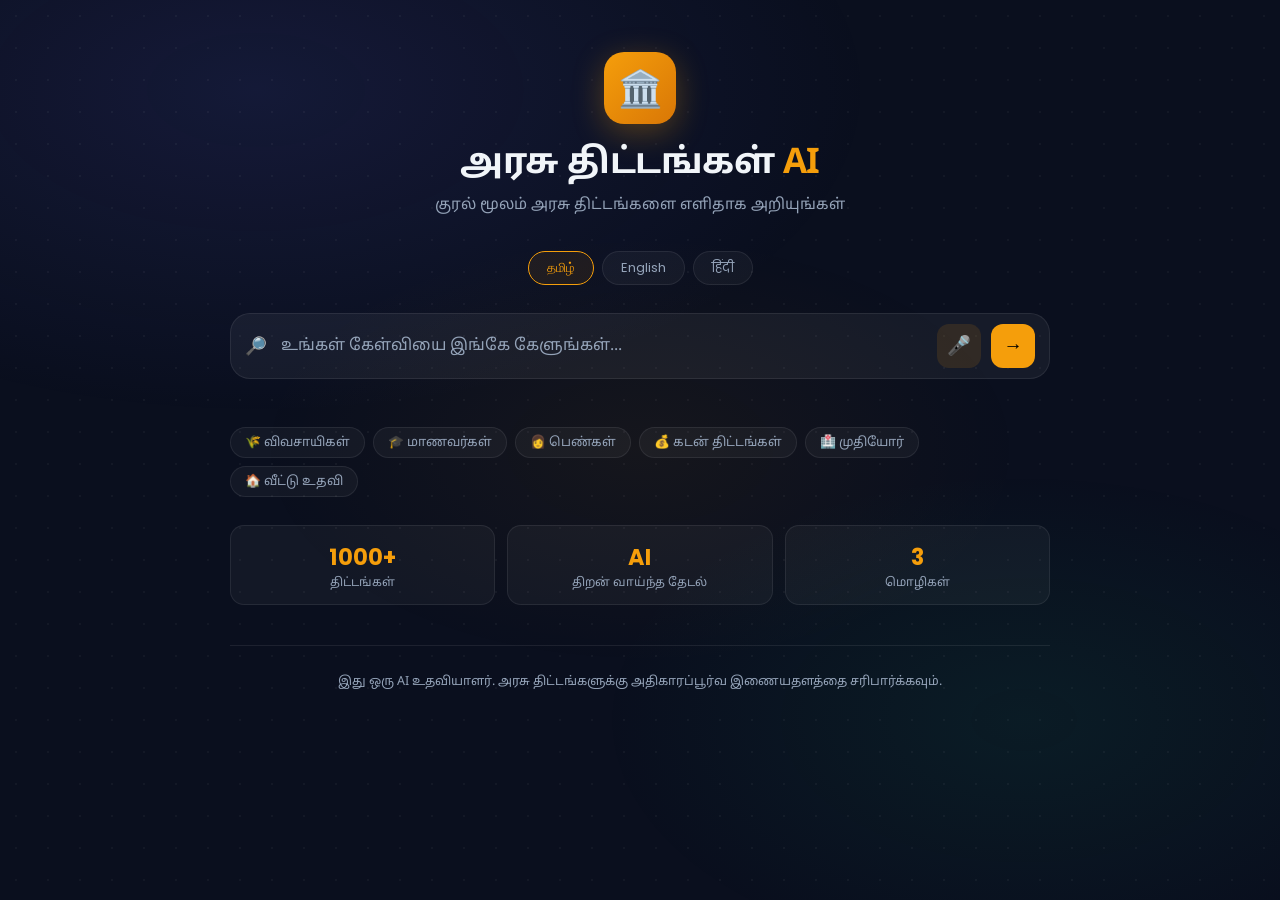
==== index.html @ 3b6f9d08 "Initial commit" ====
<!DOCTYPE html>
<html lang="ta">

<head>
  <meta charset="UTF-8" />
  <meta name="viewport" content="width=device-width, initial-scale=1.0" />
  <title>அரசு திட்டங்கள் AI | GovScheme AI</title>
  <link
    href="https://fonts.googleapis.com/css2?family=Noto+Sans+Tamil:wght@300;400;600;700&family=Poppins:wght@300;400;600;700&display=swap"
    rel="stylesheet" />
  <style>
    :root {
      --bg: #0a0f1e;
      --card-bg: rgba(255, 255, 255, 0.04);
      --card-border: rgba(255, 255, 255, 0.08);
      --accent: #f59e0b;
      --accent2: #10b981;
      --accent3: #6366f1;
      --text: #f1f5f9;
      --muted: #94a3b8;
      --tamil-font: 'Noto Sans Tamil', sans-serif;
      --body-font: 'Poppins', sans-serif;
    }

    * {
      box-sizing: border-box;
      margin: 0;
      padding: 0;
    }

    body {
      font-family: var(--body-font);
      background: var(--bg);
      color: var(--text);
      min-height: 100vh;
      overflow-x: hidden;
    }

    /* Animated background */
    body::before {
      content: '';
      position: fixed;
      inset: 0;
      background:
        radial-gradient(ellipse 80% 60% at 20% 10%, rgba(99, 102, 241, 0.12) 0%, transparent 60%),
        radial-gradient(ellipse 60% 50% at 80% 80%, rgba(16, 185, 129, 0.08) 0%, transparent 55%),
        radial-gradient(ellipse 50% 40% at 50% 50%, rgba(245, 158, 11, 0.05) 0%, transparent 60%);
      pointer-events: none;
      z-index: 0;
    }

    /* Dot grid */
    body::after {
      content: '';
      position: fixed;
      inset: 0;
      background-image: radial-gradient(circle, rgba(255, 255, 255, 0.04) 1px, transparent 1px);
      background-size: 32px 32px;
      pointer-events: none;
      z-index: 0;
    }

    .container {
      position: relative;
      z-index: 1;
      max-width: 860px;
      margin: 0 auto;
      padding: 0 20px 60px;
    }

    /* ── HEADER ── */
    header {
      text-align: center;
      padding: 52px 0 36px;
      animation: fadeDown 0.7s ease both;
    }

    .emblem {
      width: 72px;
      height: 72px;
      margin: 0 auto 18px;
      background: linear-gradient(135deg, #f59e0b, #d97706);
      border-radius: 20px;
      display: flex;
      align-items: center;
      justify-content: center;
      font-size: 36px;
      box-shadow: 0 8px 32px rgba(245, 158, 11, 0.3);
    }

    header h1 {
      font-family: var(--tamil-font);
      font-size: clamp(1.5rem, 4vw, 2.2rem);
      font-weight: 700;
      letter-spacing: -0.5px;
      line-height: 1.3;
    }

    header h1 span {
      color: var(--accent);
    }

    header p {
      font-family: var(--tamil-font);
      color: var(--muted);
      margin-top: 8px;
      font-size: 0.95rem;
    }

    /* ── LANG TOGGLE ── */
    .lang-toggle {
      display: flex;
      justify-content: center;
      gap: 8px;
      margin: 0 0 28px;
      animation: fadeUp 0.7s 0.1s ease both;
    }

    .lang-btn {
      padding: 6px 18px;
      border-radius: 999px;
      border: 1.5px solid var(--card-border);
      background: var(--card-bg);
      color: var(--muted);
      cursor: pointer;
      font-size: 0.82rem;
      font-family: var(--body-font);
      transition: all 0.2s;
    }

    .lang-btn.active {
      border-color: var(--accent);
      color: var(--accent);
      background: rgba(245, 158, 11, 0.08);
    }

    /* ── SEARCH BOX ── */
    .search-wrap {
      background: rgba(255, 255, 255, 0.05);
      border: 1.5px solid var(--card-border);
      border-radius: 20px;
      padding: 10px 14px;
      display: flex;
      align-items: center;
      gap: 10px;
      transition: border-color 0.3s, box-shadow 0.3s;
      animation: fadeUp 0.7s 0.15s ease both;
    }

    .search-wrap:focus-within {
      border-color: rgba(245, 158, 11, 0.5);
      box-shadow: 0 0 0 3px rgba(245, 158, 11, 0.08);
    }

    #query {
      flex: 1;
      background: transparent;
      border: none;
      outline: none;
      color: var(--text);
      font-size: 1rem;
      font-family: var(--tamil-font);
      padding: 6px 4px;
    }

    #query::placeholder {
      color: var(--muted);
    }

    .icon-btn {
      width: 44px;
      height: 44px;
      border-radius: 12px;
      border: none;
      cursor: pointer;
      display: flex;
      align-items: center;
      justify-content: center;
      font-size: 1.2rem;
      transition: all 0.2s;
      flex-shrink: 0;
    }

    .mic-btn {
      background: rgba(245, 158, 11, 0.12);
      color: var(--accent);
    }

    .mic-btn:hover {
      background: rgba(245, 158, 11, 0.22);
      transform: scale(1.05);
    }

    .mic-btn.listening {
      background: var(--accent);
      color: #000;
      animation: pulse 1s infinite;
    }

    .search-btn {
      background: var(--accent);
      color: #000;
      font-weight: 600;
    }

    .search-btn:hover {
      background: #d97706;
      transform: scale(1.05);
    }

    /* ── VOICE STATUS ── */
    .voice-status {
      text-align: center;
      margin-top: 12px;
      font-size: 0.83rem;
      font-family: var(--tamil-font);
      color: var(--accent);
      height: 20px;
      transition: opacity 0.3s;
      opacity: 0;
    }

    .voice-status.show {
      opacity: 1;
    }

    /* ── QUICK CHIPS ── */
    .chips {
      display: flex;
      flex-wrap: wrap;
      gap: 8px;
      margin-top: 16px;
      animation: fadeUp 0.7s 0.2s ease both;
    }

    .chip {
      padding: 6px 14px;
      border-radius: 999px;
      border: 1.5px solid var(--card-border);
      background: var(--card-bg);
      font-family: var(--tamil-font);
      font-size: 0.8rem;
      color: var(--muted);
      cursor: pointer;
      transition: all 0.2s;
    }

    .chip:hover {
      border-color: var(--accent2);
      color: var(--accent2);
      background: rgba(16, 185, 129, 0.08);
    }

    /* ── STATS BAR ── */
    .stats {
      display: flex;
      gap: 12px;
      margin-top: 28px;
      animation: fadeUp 0.7s 0.25s ease both;
    }

    .stat-card {
      flex: 1;
      background: var(--card-bg);
      border: 1px solid var(--card-border);
      border-radius: 14px;
      padding: 14px 16px;
      text-align: center;
    }

    .stat-card .num {
      font-size: 1.4rem;
      font-weight: 700;
      color: var(--accent);
    }

    .stat-card .label {
      font-family: var(--tamil-font);
      font-size: 0.75rem;
      color: var(--muted);
      margin-top: 2px;
    }

    /* ── DIVIDER ── */
    .divider {
      display: flex;
      align-items: center;
      gap: 12px;
      margin: 28px 0 20px;
      color: var(--muted);
      font-size: 0.8rem;
      font-family: var(--tamil-font);
    }

    .divider::before,
    .divider::after {
      content: '';
      flex: 1;
      height: 1px;
      background: var(--card-border);
    }

    /* ── RESULT CARDS ── */
    #result {
      animation: fadeUp 0.5s ease both;
    }

    .scheme-card {
      background: var(--card-bg);
      border: 1px solid var(--card-border);
      border-radius: 18px;
      padding: 22px 24px;
      margin-bottom: 14px;
      transition: border-color 0.25s, transform 0.2s, box-shadow 0.25s;
      animation: slideIn 0.4s ease both;
      position: relative;
      overflow: hidden;
    }

    .scheme-card::before {
      content: '';
      position: absolute;
      left: 0;
      top: 0;
      bottom: 0;
      width: 4px;
      background: linear-gradient(180deg, var(--accent), var(--accent2));
      border-radius: 4px 0 0 4px;
    }

    .scheme-card:hover {
      border-color: rgba(245, 158, 11, 0.3);
      transform: translateY(-2px);
      box-shadow: 0 12px 32px rgba(0, 0, 0, 0.3);
    }

    .card-header {
      display: flex;
      align-items: flex-start;
      gap: 12px;
      margin-bottom: 8px;
    }

    .card-tts {
      margin-bottom: 14px;
      justify-content: flex-end;
    }

    .card-index {
      width: 28px;
      height: 28px;
      border-radius: 8px;
      background: rgba(245, 158, 11, 0.15);
      color: var(--accent);
      font-size: 0.8rem;
      font-weight: 700;
      display: flex;
      align-items: center;
      justify-content: center;
      flex-shrink: 0;
    }

    .card-title {
      font-family: var(--tamil-font);
      font-size: 1rem;
      font-weight: 600;
      line-height: 1.4;
      flex: 1;
    }

    .tts-btn {
      background: rgba(99, 102, 241, 0.12);
      border: none;
      border-radius: 8px;
      color: var(--accent3);
      cursor: pointer;
      padding: 5px 10px;
      font-size: 0.78rem;
      font-family: var(--body-font);
      font-weight: 600;
      transition: all 0.2s;
      flex-shrink: 0;
    }

    .tts-btn:hover {
      background: rgba(99, 102, 241, 0.25);
    }

    .tts-en {
      background: rgba(16, 185, 129, 0.1);
      color: var(--accent2);
    }

    .tts-en:hover {
      background: rgba(16, 185, 129, 0.22);
    }

    .tts-ta {
      background: rgba(245, 158, 11, 0.1);
      color: var(--accent);
    }

    .tts-ta:hover {
      background: rgba(245, 158, 11, 0.22);
    }

    .tts-group {
      display: flex;
      gap: 6px;
      flex-shrink: 0;
    }

    .card-section {
      margin-top: 12px;
    }

    .section-label {
      font-size: 0.7rem;
      text-transform: uppercase;
      letter-spacing: 1px;
      font-weight: 600;
      margin-bottom: 5px;
    }

    .section-label.elig {
      color: var(--accent2);
    }

    .section-label.bene {
      color: var(--accent3);
    }

    .section-text {
      font-family: var(--tamil-font);
      font-size: 0.875rem;
      color: #cbd5e1;
      line-height: 1.65;
    }

    /* collapsed */
    .section-text.collapsed {
      display: -webkit-box;
      -webkit-line-clamp: 3;
      -webkit-box-orient: vertical;
      overflow: hidden;
    }

    .read-more {
      background: none;
      border: none;
      color: var(--accent);
      font-size: 0.78rem;
      cursor: pointer;
      margin-top: 4px;
      font-family: var(--body-font);
      padding: 0;
    }

    /* ── APPLY BUTTON ── */
    .card-footer {
      margin-top: 16px;
      padding-top: 14px;
      border-top: 1px solid var(--card-border);
    }

    .apply-btn {
      display: inline-flex;
      align-items: center;
      gap: 7px;
      padding: 9px 20px;
      background: linear-gradient(135deg, #10b981, #059669);
      color: #fff;
      font-family: var(--tamil-font);
      font-size: 0.85rem;
      font-weight: 600;
      border-radius: 10px;
      text-decoration: none;
      transition: all 0.22s;
      box-shadow: 0 4px 14px rgba(16, 185, 129, 0.25);
    }

    .apply-btn:hover {
      background: linear-gradient(135deg, #059669, #047857);
      transform: translateY(-2px);
      box-shadow: 0 6px 20px rgba(16, 185, 129, 0.4);
    }

    .apply-btn:active {
      transform: translateY(0);
    }

    /* ── EMPTY / LOADING ── */
    .state-box {
      text-align: center;
      padding: 48px 20px;
      color: var(--muted);
      font-family: var(--tamil-font);
    }

    .state-box .icon {
      font-size: 3rem;
      margin-bottom: 12px;
    }

    .state-box p {
      font-size: 0.95rem;
    }

    .spinner {
      width: 40px;
      height: 40px;
      border: 3px solid rgba(255, 255, 255, 0.08);
      border-top-color: var(--accent);
      border-radius: 50%;
      animation: spin 0.8s linear infinite;
      margin: 0 auto 16px;
    }

    /* ── ANIMATIONS ── */
    @keyframes fadeDown {
      from {
        opacity: 0;
        transform: translateY(-18px);
      }

      to {
        opacity: 1;
        transform: translateY(0);
      }
    }

    @keyframes fadeUp {
      from {
        opacity: 0;
        transform: translateY(16px);
      }

      to {
        opacity: 1;
        transform: translateY(0);
      }
    }

    @keyframes slideIn {
      from {
        opacity: 0;
        transform: translateX(-12px);
      }

      to {
        opacity: 1;
        transform: translateX(0);
      }
    }

    @keyframes pulse {

      0%,
      100% {
        box-shadow: 0 0 0 0 rgba(245, 158, 11, 0.5);
      }

      50% {
        box-shadow: 0 0 0 10px rgba(245, 158, 11, 0);
      }
    }

    @keyframes spin {
      to {
        transform: rotate(360deg);
      }
    }

    /* ── FOOTER ── */
    footer {
      text-align: center;
      padding: 28px 0 0;
      font-size: 0.78rem;
      color: var(--muted);
      font-family: var(--tamil-font);
      border-top: 1px solid var(--card-border);
      margin-top: 40px;
    }

    /* ── RESPONSIVE ── */
    @media (max-width: 500px) {
      .stats {
        flex-direction: column;
      }

      .stat-card {
        display: flex;
        align-items: center;
        gap: 10px;
        text-align: left;
      }
    }
  </style>
</head>

<body>

  <div class="container">

    <!-- HEADER -->
    <header>
      <div class="emblem">🏛️</div>
      <h1>அரசு திட்டங்கள் <span>AI</span></h1>
      <p>குரல் மூலம் அரசு திட்டங்களை எளிதாக அறியுங்கள்</p>
    </header>

    <!-- LANGUAGE TOGGLE -->
    <div class="lang-toggle">
      <button class="lang-btn active" onclick="setLang('ta')" id="btn-ta">தமிழ்</button>
      <button class="lang-btn" onclick="setLang('en')" id="btn-en">English</button>
      <button class="lang-btn" onclick="setLang('hi')" id="btn-hi">हिंदी</button>
    </div>

    <!-- SEARCH -->
    <div class="search-wrap">
      <span style="font-size:1.1rem; color: var(--muted);">🔎</span>
      <input type="text" id="query" placeholder="உங்கள் கேள்வியை இங்கே கேளுங்கள்..." />
      <button class="icon-btn mic-btn" id="micBtn" onclick="startVoice()" title="குரல் உள்ளீடு">🎤</button>
      <button class="icon-btn search-btn" onclick="search()" title="தேடு">→</button>
    </div>

    <div class="voice-status" id="voiceStatus">🎙️ கேட்கிறேன்... பேசுங்கள்</div>

    <!-- QUICK CHIPS -->
    <div class="chips">
      <div class="chip" onclick="quickSearch('விவசாயிகள் திட்டங்கள்')">🌾 விவசாயிகள்</div>
      <div class="chip" onclick="quickSearch('மாணவர் உதவித்தொகை')">🎓 மாணவர்கள்</div>
      <div class="chip" onclick="quickSearch('பெண்களுக்கான திட்டங்கள்')">👩 பெண்கள்</div>
      <div class="chip" onclick="quickSearch('loan subsidy scheme')">💰 கடன் திட்டங்கள்</div>
      <div class="chip" onclick="quickSearch('health scheme elderly')">🏥 முதியோர்</div>
      <div class="chip" onclick="quickSearch('housing scheme poor')">🏠 வீட்டு உதவி</div>
    </div>

    <!-- STATS -->
    <div class="stats">
      <div class="stat-card">
        <div class="num">1000+</div>
        <div class="label">திட்டங்கள்</div>
      </div>
      <div class="stat-card">
        <div class="num">AI</div>
        <div class="label">திறன் வாய்ந்த தேடல்</div>
      </div>
      <div class="stat-card">
        <div class="num">3</div>
        <div class="label">மொழிகள்</div>
      </div>
    </div>

    <!-- RESULTS -->
    <div class="divider" id="resultDivider" style="display:none">முடிவுகள்</div>
    <div id="result"></div>

    <footer>
      <p>இது ஒரு AI உதவியாளர். அரசு திட்டங்களுக்கு அதிகாரப்பூர்வ இணையதளத்தை சரிபார்க்கவும்.</p>
    </footer>

  </div>

  <script>
    // ── LANG CONFIG ──
    const LANGS = {
      ta: {
        placeholder: 'உங்கள் கேள்வியை இங்கே கேளுங்கள்...',
        listening: '🎙️ கேட்கிறேன்... பேசுங்கள்',
        noResult: 'எந்த திட்டமும் கிடைக்கவில்லை',
        noResultSub: 'வேறு வார்த்தைகளில் தேடுங்கள்',
        error: 'பின்தளத்தில் பிழை ஏற்பட்டது',
        searching: 'தேடுகிறோம்...',
        elig: 'தகுதி நிபந்தனைகள்',
        bene: 'பலன்கள்',
        more: 'மேலும் படிக்க',
        less: 'குறைக்க',
        divider: 'முடிவுகள்',
        lang: 'ta-IN'
      },
      en: {
        placeholder: 'Ask about any government scheme...',
        listening: '🎙️ Listening... speak now',
        noResult: 'No schemes found',
        noResultSub: 'Try different keywords',
        error: 'Backend error. Is the server running?',
        searching: 'Searching...',
        elig: 'Eligibility',
        bene: 'Benefits',
        more: 'Read more',
        less: 'Show less',
        divider: 'Results',
        lang: 'en-IN'
      },
      hi: {
        placeholder: 'कोई भी सरकारी योजना पूछें...',
        listening: '🎙️ सुन रहा हूँ... बोलिए',
        noResult: 'कोई योजना नहीं मिली',
        noResultSub: 'अलग शब्दों में खोजें',
        error: 'बैकएंड त्रुटि',
        searching: 'खोज रहे हैं...',
        elig: 'पात्रता',
        bene: 'लाभ',
        more: 'और पढ़ें',
        less: 'कम करें',
        divider: 'परिणाम',
        lang: 'hi-IN'
      }
    };

    let currentLang = 'ta';

    function setLang(lang) {
      currentLang = lang;
      document.querySelectorAll('.lang-btn').forEach(b => b.classList.remove('active'));
      document.getElementById('btn-' + lang).classList.add('active');
      document.getElementById('query').placeholder = LANGS[lang].placeholder;
      document.getElementById('resultDivider').textContent = LANGS[lang].divider;
    }

    // ── VOICE RECOGNITION ──
    let recognition = null;
    let isListening = false;
    let finalTranscript = '';

    function startVoice() {
      const SpeechRecognition = window.SpeechRecognition || window.webkitSpeechRecognition;
      if (!SpeechRecognition) {
        alert('உங்கள் browser-ல் voice recognition இல்லை. Chrome பயன்படுத்தவும்.');
        return;
      }

      // Stop if already listening
      if (isListening) {
        recognition && recognition.abort();
        stopVoiceUI();
        return;
      }

      finalTranscript = '';
      recognition = new SpeechRecognition();

      // ✅ Always use the selected language — for Tamil: ta-IN
      recognition.lang = LANGS[currentLang].lang;
      recognition.interimResults = true;
      recognition.maxAlternatives = 3;   // get multiple guesses, pick best
      recognition.continuous = false;    // one utterance at a time (more stable)

      const micBtn = document.getElementById('micBtn');
      const status = document.getElementById('voiceStatus');
      const queryEl = document.getElementById('query');

      recognition.onstart = () => {
        isListening = true;
        micBtn.classList.add('listening');
        micBtn.textContent = '⏹';
        status.textContent = LANGS[currentLang].listening;
        status.classList.add('show');
      };

      recognition.onresult = (event) => {
        let interim = '';
        for (let i = event.resultIndex; i < event.results.length; i++) {
          if (event.results[i].isFinal) {
            // Pick the alternative with highest confidence
            let best = event.results[i][0];
            for (let j = 1; j < event.results[i].length; j++) {
              if (event.results[i][j].confidence > best.confidence) best = event.results[i][j];
            }
            finalTranscript += best.transcript;
          } else {
            interim += event.results[i][0].transcript;
          }
        }
        // Show live interim text as user speaks
        queryEl.value = finalTranscript || interim;
      };

      recognition.onerror = (e) => {
        // "no-speech" is common — just show a friendly nudge
        if (e.error === 'no-speech') {
          status.textContent = '🔇 குரல் கிடைக்கவில்லை — மீண்டும் முயற்சிக்கவும்';
        } else if (e.error === 'not-allowed') {
          status.textContent = '🚫 Microphone அனுமதி தேவை';
        } else {
          status.textContent = '❌ பிழை: ' + e.error;
        }
        setTimeout(() => status.classList.remove('show'), 3000);
        stopVoiceUI();
      };

      recognition.onend = () => {
        stopVoiceUI();
        // Auto-search once we have a final result
        if (finalTranscript.trim()) {
          queryEl.value = finalTranscript.trim();
          search();
        }
      };

      try {
        recognition.start();
      } catch (e) {
        status.textContent = '❌ Microphone தொடங்கவில்லை';
        status.classList.add('show');
        setTimeout(() => status.classList.remove('show'), 3000);
      }
    }

    function stopVoiceUI() {
      isListening = false;
      const micBtn = document.getElementById('micBtn');
      micBtn.classList.remove('listening');
      micBtn.textContent = '🎤';
      setTimeout(() => document.getElementById('voiceStatus').classList.remove('show'), 1800);
    }

    // ── TTS ──
    let currentAudio = null;
    const translateCache = {};   // cache so same card doesn't re-translate

    function stopAll() {
      window.speechSynthesis && window.speechSynthesis.cancel();
      if (currentAudio) { currentAudio.pause(); currentAudio = null; }
    }

    // 🔊 EN — read English text
    function speakEnglish(englishText, btnEl) {
      stopAll();
      setBtnState(btnEl, true, '🔊');
      
      // Chrome has a bug where utterances > ~200 chars are silently dropped or cancel halfway.
      // We chunk by sentences.
      const sentences = englishText.match(/[^.!?]+[.!?]+|\s*[^.!?]+$/g) || [englishText];
      let i = 0;
      
      function speakNext() {
        if (i >= sentences.length) {
          setBtnState(btnEl, false);
          return;
        }
        const utter = new SpeechSynthesisUtterance(sentences[i].trim());
        utter.lang = 'en-IN';
        utter.rate = 0.88;
        const voices = window.speechSynthesis.getVoices();
        const v = voices.find(v => v.lang === 'en-IN') || voices.find(v => v.lang.startsWith('en'));
        if (v) utter.voice = v;
        
        utter.onend = () => { i++; speakNext(); };
        utter.onerror = () => { i++; speakNext(); };
        window.speechSynthesis.speak(utter);
      }
      
      speakNext();
    }

    // 🔊 தமிழ் — translate English→Tamil first, then speak
    async function speakTamilTranslated(englishText, btnEl) {
      stopAll();
      setBtnState(btnEl, true, '⏳');

      try {
        let tamilText = translateCache[englishText];

        if (!tamilText) {
          try {
            const url = `https://translate.googleapis.com/translate_a/single?client=gtx&sl=en&tl=ta&dt=t&q=${encodeURIComponent(englishText)}`;
            const res = await fetch(url);
            const data = await res.json();
            let translated = '';
            if (data && data[0]) {
               for (let j = 0; j < data[0].length; j++) {
                 if (data[0][j][0]) translated += data[0][j][0];
               }
            }
            tamilText = translated || englishText;
            translateCache[englishText] = tamilText;
          } catch(err) {
            console.error("Translation API error", err);
            tamilText = englishText;
          }
        }

        setBtnState(btnEl, true, '🔊');

        // Play via Google Translate TTS audio in chunks ≤ 190 chars
        const chunks = chunkText(tamilText, 190);
        await playChunksAsync(chunks);

      } catch (e) {
        console.error('TTS error:', e);
        // Fallback to browser TTS
        const sentences = englishText.match(/[^.!?]+[.!?]+|\s*[^.!?]+$/g) || [englishText];
        let i = 0;
        function speakNext() {
          if (i >= sentences.length) { setBtnState(btnEl, false); return; }
          const utter = new SpeechSynthesisUtterance(sentences[i].trim());
          utter.lang = 'ta-IN';
          utter.rate = 0.85;
          utter.onend = () => { i++; speakNext(); };
          utter.onerror = () => { i++; speakNext(); };
          window.speechSynthesis.speak(utter);
        }
        speakNext();
        return;
      }
      
      setBtnState(btnEl, false);
    }

    function setBtnState(btn, active, icon) {
      if (!btn) return;
      if (active) {
        btn.disabled = true;
        btn.style.opacity = '0.7';
        if (icon) btn.textContent = icon + ' ' + btn.dataset.label;
      } else {
        btn.disabled = false;
        btn.style.opacity = '1';
        btn.textContent = '🔊 ' + btn.dataset.label;
      }
    }

    function chunkText(text, maxLen) {
      const words = text.split(' ');
      const chunks = []; let cur = '';
      for (const w of words) {
        if ((cur + ' ' + w).length > maxLen && cur) { chunks.push(cur.trim()); cur = w; }
        else cur += (cur ? ' ' : '') + w;
      }
      if (cur) chunks.push(cur.trim());
      return chunks;
    }

    function playChunksAsync(chunks) {
      return new Promise((resolve) => {
        let idx = 0;
        function next() {
          if (idx >= chunks.length) { resolve(); return; }
          const encoded = encodeURIComponent(chunks[idx++]);
          const url = `https://translate.google.com/translate_tts?ie=UTF-8&tl=ta&client=tw-ob&q=${encoded}`;
          currentAudio = new Audio(url);
          currentAudio.onended = next;
          currentAudio.onerror = () => {
            // Google TTS blocked — fallback to browser
            const u = new SpeechSynthesisUtterance(chunks.slice(idx - 1).join(' '));
            u.lang = 'ta-IN'; u.rate = 0.85;
            u.onend = resolve;
            window.speechSynthesis.speak(u);
          };
          currentAudio.play().catch(() => {
            const u = new SpeechSynthesisUtterance(chunks.join(' '));
            u.lang = 'ta-IN'; u.rate = 0.85;
            u.onend = resolve;
            window.speechSynthesis.speak(u);
          });
        }
        next();
      });
    }

    // ── QUICK CHIP ──
    function quickSearch(q) {
      document.getElementById('query').value = q;
      search();
    }

    // ── SEARCH ──
    async function search() {
      const query = document.getElementById('query').value.trim();
      if (!query) return;

      const L = LANGS[currentLang];
      const resultDiv = document.getElementById('result');
      const divider = document.getElementById('resultDivider');

      divider.style.display = 'flex';
      resultDiv.innerHTML = `
      <div class="state-box">
        <div class="spinner"></div>
        <p>${L.searching}</p>
      </div>`;

      try {
        const res = await fetch('http://127.0.0.1:8000/ask', {
          method: 'POST',
          headers: { 'Content-Type': 'application/json' },
          body: JSON.stringify({ query })
        });

        const data = await res.json();

        if (!data.results || data.results.length === 0) {
          resultDiv.innerHTML = `
          <div class="state-box">
            <div class="icon">🔍</div>
            <p><strong>${L.noResult}</strong></p>
            <p style="margin-top:6px;font-size:0.82rem">${L.noResultSub}</p>
          </div>`;
          return;
        }

        // Clean raw Python list strings like ['a', 'b'] into readable bullet points
        function fixRupee(t) {
          if (!t) return t;
          return String(t).replace(/\?(?=[\d,])/g, '₹');
        }

        function cleanText(raw) {
          if (!raw) return '-';
          let t = String(raw);
          t = fixRupee(t);
          // Remove surrounding [ ] brackets
          t = t.replace(/^\s*\[/, '').replace(/\]\s*$/, '');
          // Split Python list items: ', ' or ", "
          if (t.includes("', '") || t.includes('", "') || t.includes("','") || t.includes('","')) {
            var parts = t.split(/['"]\s*,\s*['"]/).map(function (s) {
              return s.replace(/^['"\s]+|['"\s]+$/g, '').trim();
            }).filter(Boolean);
            t = parts.map(function (s) { return '• ' + s; }).join('\n');
          } else {
            // Remove leftover surrounding quotes
            t = t.replace(/^['"\s]+|['"\s]+$/g, '').trim();
          }
          // Convert literal \n or actual newlines
          t = t.replace(/\\n/g, '\n');
          return t;
        }

        function textToHtml(text) {
          return cleanText(text).replace(/\n/g, '<br>');
        }

        let html = '';
        data.results.forEach((item, i) => {
          const eligId = 'elig-' + i;
          const beneId = 'bene-' + i;
          const descId = 'desc-' + i;
          const eligClean = cleanText(item.eligibility);
          const beneClean = cleanText(item.benefits);
          const descClean = cleanText(item.details || '');
          const enText = fixRupee(`${item.name}. Description: ${descClean}. Eligibility: ${eligClean}. Benefits: ${beneClean}`);

          html += `
          <div class="scheme-card" style="animation-delay:${i * 0.06}s">
            <div class="card-header">
               <div class="card-index">${i + 1}</div>
               <div class="card-title">${item.name || 'N/A'}</div>
            </div>
            <div class="tts-group card-tts">
              <button class="tts-btn tts-en" data-label="EN"
                onclick="speakEnglish(${JSON.stringify(enText)}, this)"
                title="Read in English">🔊 EN</button>
              <button class="tts-btn tts-ta" data-label="தமிழ்"
                onclick="speakTamilTranslated(${JSON.stringify(enText)}, this)"
                title="தமிழில் மொழிபெயர்த்து கேளுங்கள்">🔊 தமிழ்</button>
            </div>

            ${descClean && descClean !== '-' ? `
            <div class="card-section">
              <div class="section-label" style="color:var(--accent)">📋 ${L.desc || 'விவரங்கள் / Details'}</div>
              <div class="section-text collapsed" id="${descId}">${textToHtml(item.details)}</div>
              <button class="read-more" onclick="toggleText('${descId}', this, '${L.more}', '${L.less}')">${L.more} ↓</button>
            </div>` : ''}

            <div class="card-section">
              <div class="section-label elig">✅ ${L.elig}</div>
              <div class="section-text collapsed" id="${eligId}">${textToHtml(item.eligibility)}</div>
              <button class="read-more" onclick="toggleText('${eligId}', this, '${L.more}', '${L.less}')">${L.more} ↓</button>
            </div>

            <div class="card-section">
              <div class="section-label bene">🎁 ${L.bene}</div>
              <div class="section-text collapsed" id="${beneId}">${textToHtml(item.benefits)}</div>
              <button class="read-more" onclick="toggleText('${beneId}', this, '${L.more}', '${L.less}')">${L.more} ↓</button>
            </div>

            ${item.apply_link ? `
            <div class="card-footer">
              <a class="apply-btn" href="${item.apply_link}" target="_blank" rel="noopener noreferrer">
                🔗 விண்ணப்பிக்க / Apply Now
              </a>
            </div>` : ''}
          </div>`;
        });

        resultDiv.innerHTML = html;

      } catch (err) {
        resultDiv.innerHTML = `
        <div class="state-box">
          <div class="icon">⚠️</div>
          <p>${L.error}</p>
        </div>`;
      }
    }

    // ── READ MORE TOGGLE ──
    function toggleText(id, btn, more, less) {
      const el = document.getElementById(id);
      if (el.classList.contains('collapsed')) {
        el.classList.remove('collapsed');
        btn.textContent = less + ' ↑';
      } else {
        el.classList.add('collapsed');
        btn.textContent = more + ' ↓';
      }
    }

    // ── ENTER KEY ──
    document.getElementById('query').addEventListener('keydown', e => {
      if (e.key === 'Enter') search();
    });
  </script>
</body>

</html>
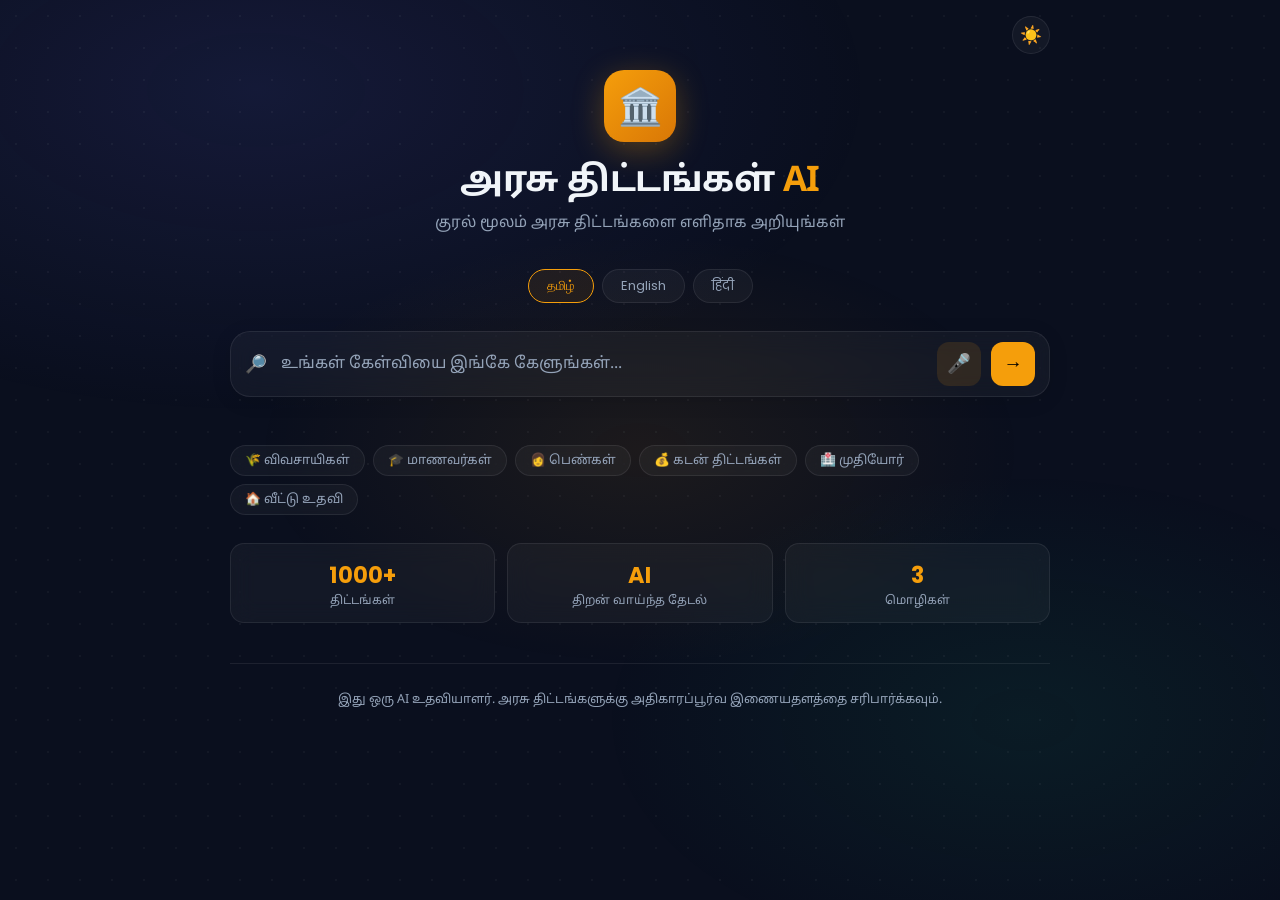
==== commit d500a83d: "Added narrations" ====
--- a/index.html
+++ b/index.html
@@ -17,9 +17,26 @@
       --accent2: #10b981;
       --accent3: #6366f1;
       --text: #f1f5f9;
+      --card-text: #cbd5e1;
       --muted: #94a3b8;
+      --dt-dot: rgba(255, 255, 255, 0.04);
+      --shadow-hover: rgba(0, 0, 0, 0.3);
       --tamil-font: 'Noto Sans Tamil', sans-serif;
       --body-font: 'Poppins', sans-serif;
+    }
+
+    body.light-theme {
+      --bg: #f8fafc;
+      --card-bg: rgba(255, 255, 255, 0.75);
+      --card-border: rgba(203, 213, 225, 0.5);
+      --accent: #d97706;
+      --accent2: #059669;
+      --accent3: #4f46e5;
+      --text: #0f172a;
+      --card-text: #334155;
+      --muted: #64748b;
+      --dt-dot: rgba(0, 0, 0, 0.05);
+      --shadow-hover: rgba(0, 0, 0, 0.08);
     }
 
     * {
@@ -36,7 +53,27 @@
       overflow-x: hidden;
     }
 
+    /* Custom Scrollbar */
+    ::-webkit-scrollbar {
+      width: 8px;
+    }
+    ::-webkit-scrollbar-track {
+      background: var(--bg);
+    }
+    ::-webkit-scrollbar-thumb {
+      background: var(--card-border);
+      border-radius: 4px;
+    }
+    ::-webkit-scrollbar-thumb:hover {
+      background: var(--muted);
+    }
+
     /* Animated background */
+    @keyframes bgGlow {
+      0% { transform: scale(1) translate(0, 0); opacity: 0.8; }
+      50% { transform: scale(1.05) translate(-2%, 2%); opacity: 1; }
+      100% { transform: scale(1) translate(0, 0); opacity: 0.8; }
+    }
     body::before {
       content: '';
       position: fixed;
@@ -44,7 +81,8 @@
       background:
         radial-gradient(ellipse 80% 60% at 20% 10%, rgba(99, 102, 241, 0.12) 0%, transparent 60%),
         radial-gradient(ellipse 60% 50% at 80% 80%, rgba(16, 185, 129, 0.08) 0%, transparent 55%),
-        radial-gradient(ellipse 50% 40% at 50% 50%, rgba(245, 158, 11, 0.05) 0%, transparent 60%);
+        radial-gradient(ellipse 50% 40% at 50% 50%, rgba(245, 158, 11, 0.08) 0%, transparent 60%);
+      animation: bgGlow 15s ease-in-out infinite alternate;
       pointer-events: none;
       z-index: 0;
     }
@@ -54,7 +92,7 @@
       content: '';
       position: fixed;
       inset: 0;
-      background-image: radial-gradient(circle, rgba(255, 255, 255, 0.04) 1px, transparent 1px);
+      background-image: radial-gradient(circle, var(--dt-dot) 1px, transparent 1px);
       background-size: 32px 32px;
       pointer-events: none;
       z-index: 0;
@@ -75,6 +113,10 @@
       animation: fadeDown 0.7s ease both;
     }
 
+    @keyframes emblemPulse {
+      0% { box-shadow: 0 8px 32px rgba(245, 158, 11, 0.3); transform: translateY(0); }
+      100% { box-shadow: 0 12px 48px rgba(245, 158, 11, 0.6); transform: translateY(-3px); }
+    }
     .emblem {
       width: 72px;
       height: 72px;
@@ -86,6 +128,7 @@
       justify-content: center;
       font-size: 36px;
       box-shadow: 0 8px 32px rgba(245, 158, 11, 0.3);
+      animation: emblemPulse 3s infinite alternate ease-in-out;
     }
 
     header h1 {
@@ -136,20 +179,23 @@
 
     /* ── SEARCH BOX ── */
     .search-wrap {
-      background: rgba(255, 255, 255, 0.05);
+      background: var(--card-bg);
+      backdrop-filter: blur(12px);
       border: 1.5px solid var(--card-border);
       border-radius: 20px;
       padding: 10px 14px;
       display: flex;
       align-items: center;
       gap: 10px;
-      transition: border-color 0.3s, box-shadow 0.3s;
+      transition: all 0.3s ease;
       animation: fadeUp 0.7s 0.15s ease both;
+      box-shadow: 0 4px 20px rgba(0, 0, 0, 0.1);
     }
 
     .search-wrap:focus-within {
       border-color: rgba(245, 158, 11, 0.5);
-      box-shadow: 0 0 0 3px rgba(245, 158, 11, 0.08);
+      box-shadow: 0 0 0 4px rgba(245, 158, 11, 0.1), 0 8px 32px rgba(0, 0, 0, 0.15);
+      transform: translateY(-2px);
     }
 
     #query {
@@ -238,17 +284,20 @@
       border-radius: 999px;
       border: 1.5px solid var(--card-border);
       background: var(--card-bg);
+      backdrop-filter: blur(8px);
       font-family: var(--tamil-font);
       font-size: 0.8rem;
       color: var(--muted);
       cursor: pointer;
-      transition: all 0.2s;
+      transition: all 0.3s cubic-bezier(0.4, 0, 0.2, 1);
     }
 
     .chip:hover {
       border-color: var(--accent2);
       color: var(--accent2);
       background: rgba(16, 185, 129, 0.08);
+      transform: translateY(-2px);
+      box-shadow: 0 4px 12px rgba(16, 185, 129, 0.15);
     }
 
     /* ── STATS BAR ── */
@@ -262,10 +311,18 @@
     .stat-card {
       flex: 1;
       background: var(--card-bg);
+      backdrop-filter: blur(12px);
       border: 1px solid var(--card-border);
       border-radius: 14px;
       padding: 14px 16px;
       text-align: center;
+      transition: transform 0.3s, box-shadow 0.3s;
+    }
+
+    .stat-card:hover {
+      transform: translateY(-4px);
+      box-shadow: 0 8px 24px rgba(0, 0, 0, 0.15);
+      border-color: rgba(255, 255, 255, 0.15);
     }
 
     .stat-card .num {
@@ -307,14 +364,16 @@
 
     .scheme-card {
       background: var(--card-bg);
+      backdrop-filter: blur(16px);
       border: 1px solid var(--card-border);
       border-radius: 18px;
       padding: 22px 24px;
       margin-bottom: 14px;
-      transition: border-color 0.25s, transform 0.2s, box-shadow 0.25s;
+      transition: border-color 0.3s, transform 0.3s cubic-bezier(0.4, 0, 0.2, 1), box-shadow 0.3s;
       animation: slideIn 0.4s ease both;
       position: relative;
       overflow: hidden;
+      box-shadow: 0 4px 15px rgba(0, 0, 0, 0.02);
     }
 
     .scheme-card::before {
@@ -329,9 +388,9 @@
     }
 
     .scheme-card:hover {
-      border-color: rgba(245, 158, 11, 0.3);
+      border-color: rgba(245, 158, 11, 0.4);
       transform: translateY(-2px);
-      box-shadow: 0 12px 32px rgba(0, 0, 0, 0.3);
+      box-shadow: 0 12px 32px var(--shadow-hover);
     }
 
     .card-header {
@@ -433,7 +492,7 @@
     .section-text {
       font-family: var(--tamil-font);
       font-size: 0.875rem;
-      color: #cbd5e1;
+      color: var(--card-text);
       line-height: 1.65;
     }
 
@@ -441,7 +500,9 @@
     .section-text.collapsed {
       display: -webkit-box;
       -webkit-line-clamp: 3;
+      line-clamp: 3;
       -webkit-box-orient: vertical;
+      box-orient: vertical;
       overflow: hidden;
     }
 
@@ -489,6 +550,39 @@
       transform: translateY(0);
     }
 
+    .action-btn-row {
+      display: flex;
+      flex-wrap: wrap;
+      gap: 10px;
+      margin-top: 20px;
+    }
+
+    .apply-btn.secondary {
+      background: var(--card-bg);
+      border: 1.5px solid var(--accent);
+      color: var(--text);
+      box-shadow: none;
+    }
+    
+    .apply-btn.secondary:hover {
+      background: rgba(245, 158, 11, 0.1);
+      box-shadow: 0 4px 15px rgba(245, 158, 11, 0.2);
+    }
+
+    .apply-box {
+      margin-top: 15px;
+      padding: 18px 20px;
+      border-radius: 14px;
+      background: var(--bg);
+      border: 1px dashed var(--card-border);
+      display: none;
+      animation: fadeDown 0.3s ease both;
+    }
+    
+    .apply-box.open {
+      display: block;
+    }
+
     /* ── EMPTY / LOADING ── */
     .state-box {
       text-align: center;
@@ -514,6 +608,61 @@
       border-radius: 50%;
       animation: spin 0.8s linear infinite;
       margin: 0 auto 16px;
+    }
+    
+    /* ── AUDIO CONTROLS ── */
+    #audio-controls {
+      position: fixed;
+      bottom: 30px;
+      right: 30px;
+      background: var(--card-bg);
+      backdrop-filter: blur(16px);
+      border: 1px solid var(--accent);
+      border-radius: 50px;
+      padding: 10px 20px;
+      display: none;
+      align-items: center;
+      gap: 15px;
+      box-shadow: 0 8px 32px rgba(0, 0, 0, 0.4);
+      z-index: 9999;
+      animation: fadeUp 0.3s ease both;
+    }
+    .ctrl-btn {
+      background: none;
+      border: none;
+      color: var(--text);
+      font-size: 1.5rem;
+      cursor: pointer;
+      display: flex;
+      align-items: center;
+      justify-content: center;
+      transition: transform 0.2s;
+    }
+    .ctrl-btn:hover {
+       transform: scale(1.15);
+       color: var(--accent);
+    }
+    .audio-waves {
+       display: flex;
+       align-items: center;
+       gap: 4px;
+       height: 20px;
+    }
+    .audio-waves span {
+       display: block;
+       width: 4px;
+       height: 100%;
+       background: var(--accent);
+       border-radius: 2px;
+       animation: wave 1s infinite alternate;
+    }
+    .audio-waves.paused span { animation-play-state: paused; }
+    .audio-waves span:nth-child(2) { animation-delay: 0.2s; }
+    .audio-waves span:nth-child(3) { animation-delay: 0.4s; }
+    
+    @keyframes wave {
+      0% { height: 20%; }
+      100% { height: 100%; }
     }
 
     /* ── ANIMATIONS ── */
@@ -602,11 +751,16 @@
 
   <div class="container">
 
+    <!-- TOP BAR -->
+    <div style="display: flex; justify-content: flex-end; padding-top: 16px;">
+      <button class="icon-btn" id="themeBtn" onclick="toggleTheme()" style="background:var(--card-bg); border:1px solid var(--card-border); color:var(--text); width: 38px; height: 38px; font-size: 1.1rem; border-radius: 99px;">☀️</button>
+    </div>
+
     <!-- HEADER -->
-    <header>
+    <header style="padding-top: 16px;">
       <div class="emblem">🏛️</div>
       <h1>அரசு திட்டங்கள் <span>AI</span></h1>
-      <p>குரல் மூலம் அரசு திட்டங்களை எளிதாக அறியுங்கள்</p>
+      <p id="ui-subtitle">குரல் மூலம் அரசு திட்டங்களை எளிதாக அறியுங்கள்</p>
     </header>
 
     <!-- LANGUAGE TOGGLE -->
@@ -627,7 +781,7 @@
     <div class="voice-status" id="voiceStatus">🎙️ கேட்கிறேன்... பேசுங்கள்</div>
 
     <!-- QUICK CHIPS -->
-    <div class="chips">
+    <div class="chips" id="ui-chips">
       <div class="chip" onclick="quickSearch('விவசாயிகள் திட்டங்கள்')">🌾 விவசாயிகள்</div>
       <div class="chip" onclick="quickSearch('மாணவர் உதவித்தொகை')">🎓 மாணவர்கள்</div>
       <div class="chip" onclick="quickSearch('பெண்களுக்கான திட்டங்கள்')">👩 பெண்கள்</div>
@@ -640,15 +794,15 @@
     <div class="stats">
       <div class="stat-card">
         <div class="num">1000+</div>
-        <div class="label">திட்டங்கள்</div>
+        <div class="label" id="ui-stat1">திட்டங்கள்</div>
       </div>
       <div class="stat-card">
         <div class="num">AI</div>
-        <div class="label">திறன் வாய்ந்த தேடல்</div>
+        <div class="label" id="ui-stat2">திறன் வாய்ந்த தேடல்</div>
       </div>
       <div class="stat-card">
         <div class="num">3</div>
-        <div class="label">மொழிகள்</div>
+        <div class="label" id="ui-stat3">மொழிகள்</div>
       </div>
     </div>
 
@@ -657,12 +811,27 @@
     <div id="result"></div>
 
     <footer>
-      <p>இது ஒரு AI உதவியாளர். அரசு திட்டங்களுக்கு அதிகாரப்பூர்வ இணையதளத்தை சரிபார்க்கவும்.</p>
+      <p id="ui-footer">இது ஒரு AI உதவியாளர். அரசு திட்டங்களுக்கு அதிகாரப்பூர்வ இணையதளத்தை சரிபார்க்கவும்.</p>
     </footer>
 
   </div>
 
+  <div id="audio-controls">
+     <div class="audio-waves" id="audio-wave-anim">
+       <span></span><span></span><span></span>
+     </div>
+     <button class="ctrl-btn" id="pauseBtn" onclick="togglePauseSynthesis()" title="Pause/Play">⏸️</button>
+     <button class="ctrl-btn" onclick="stopAll()" title="Stop">⏹️</button>
+  </div>
+
   <script>
+    // ── THEME CONFIG ──
+    function toggleTheme() {
+       const isLight = document.body.classList.toggle('light-theme');
+       localStorage.setItem('govSchemeTheme', isLight ? 'light' : 'dark');
+       document.getElementById('themeBtn').textContent = isLight ? '🌙' : '☀️';
+    }
+
     // ── LANG CONFIG ──
     const LANGS = {
       ta: {
@@ -674,24 +843,44 @@
         searching: 'தேடுகிறோம்...',
         elig: 'தகுதி நிபந்தனைகள்',
         bene: 'பலன்கள்',
+        desc: 'விவரங்கள்',
+        apply_btn: '🌐 விண்ணப்பிக்க',
+        apply_how: '📝 விண்ணப்பிக்கும் முறை',
+        apply_steps: 'படிப்படியான வழிமுறைகள்',
+        doc_req: 'தேவையான ஆவணங்கள்',
         more: 'மேலும் படிக்க',
         less: 'குறைக்க',
         divider: 'முடிவுகள்',
-        lang: 'ta-IN'
+        lang: 'ta-IN',
+        logo_sub: 'குரல் மூலம் அரசு திட்டங்களை எளிதாக அறியுங்கள்',
+        chips: ['🌾 விவசாயிகள்', '🎓 மாணவர்கள்', '👩 பெண்கள்', '💰 கடன் திட்டங்கள்', '🏥 முதியோர்', '🏠 வீட்டு உதவி'],
+        queries: ['விவசாயிகள் திட்டங்கள்', 'மாணவர் உதவித்தொகை', 'பெண்களுக்கான திட்டங்கள்', 'loan subsidy scheme', 'health scheme elderly', 'housing scheme poor'],
+        stats_labels: ['திட்டங்கள்', 'திறன் வாய்ந்த தேடல்', 'மொழிகள்'],
+        footer: 'இது ஒரு AI உதவியாளர். அரசு திட்டங்களுக்கு அதிகாரப்பூர்வ இணையதளத்தை சரிபார்க்கவும்.'
       },
       en: {
         placeholder: 'Ask about any government scheme...',
         listening: '🎙️ Listening... speak now',
         noResult: 'No schemes found',
         noResultSub: 'Try different keywords',
-        error: 'Backend error. Is the server running?',
+        error: 'Backend error.',
         searching: 'Searching...',
         elig: 'Eligibility',
         bene: 'Benefits',
+        desc: 'Description',
+        apply_btn: '🌐 Apply Now',
+        apply_how: '📝 How to Apply',
+        apply_steps: 'Application Process',
+        doc_req: 'Required Documents',
         more: 'Read more',
         less: 'Show less',
         divider: 'Results',
-        lang: 'en-IN'
+        lang: 'en-IN',
+        logo_sub: 'Easily discover government schemes using your voice',
+        chips: ['🌾 Farmers', '🎓 Students', '👩 Women', '💰 Loan Schemes', '🏥 Elderly', '🏠 Housing Help'],
+        queries: ['farmer schemes', 'student scholarship', 'women schemes', 'loan subsidy scheme', 'health scheme elderly', 'housing scheme poor'],
+        stats_labels: ['Schemes', 'AI Search', 'Languages'],
+        footer: 'This is an AI assistant. Please verify with official government websites.'
       },
       hi: {
         placeholder: 'कोई भी सरकारी योजना पूछें...',
@@ -702,21 +891,48 @@
         searching: 'खोज रहे हैं...',
         elig: 'पात्रता',
         bene: 'लाभ',
+        desc: 'विवरण',
+        apply_btn: '🌐 अभी आवेदन करें',
+        apply_how: '📝 आवेदन कैसे करें',
+        apply_steps: 'आवेदन प्रक्रिया',
+        doc_req: 'आवश्यक दस्तावेज़',
         more: 'और पढ़ें',
         less: 'कम करें',
         divider: 'परिणाम',
-        lang: 'hi-IN'
+        lang: 'hi-IN',
+        logo_sub: 'वॉयस के माध्यम से आसानी से सरकारी योजनाओं की खोज करें',
+        chips: ['🌾 किसान', '🎓 छात्र', '👩 महिलाएं', '💰 ऋण योजनाएं', '🏥 बुजुर्ग', '🏠 आवास सहायता'],
+        queries: ['farmer schemes', 'student scholarship', 'women schemes', 'loan subsidy scheme', 'health scheme elderly', 'housing scheme poor'],
+        stats_labels: ['योजनाएं', 'AI खोज', 'भाषाएं'],
+        footer: 'यह एक एआई सहायक है। सरकारी वेबसाइटों से सत्यापित करें।'
       }
     };
 
-    let currentLang = 'ta';
+    let currentLang = 'ta'; // Default
 
     function setLang(lang) {
+      if (!LANGS[lang]) lang = 'ta';
       currentLang = lang;
+      localStorage.setItem('govSchemeLang', lang);
       document.querySelectorAll('.lang-btn').forEach(b => b.classList.remove('active'));
-      document.getElementById('btn-' + lang).classList.add('active');
-      document.getElementById('query').placeholder = LANGS[lang].placeholder;
-      document.getElementById('resultDivider').textContent = LANGS[lang].divider;
+      const btn = document.getElementById('btn-' + lang);
+      if (btn) btn.classList.add('active');
+      
+      const L = LANGS[lang];
+      document.getElementById('query').placeholder = L.placeholder;
+      document.getElementById('resultDivider').textContent = L.divider;
+      document.getElementById('ui-subtitle').textContent = L.logo_sub;
+      document.getElementById('ui-stat1').textContent = L.stats_labels[0];
+      document.getElementById('ui-stat2').textContent = L.stats_labels[1];
+      document.getElementById('ui-stat3').textContent = L.stats_labels[2];
+      document.getElementById('ui-footer').textContent = L.footer;
+      
+      const chipsHtml = L.chips.map((c, i) => `<div class="chip" onclick="quickSearch('${L.queries[i]}')">${c}</div>`).join('');
+      document.getElementById('ui-chips').innerHTML = chipsHtml;
+
+      if (typeof translateDynamicResults === 'function') {
+         translateDynamicResults(lang);
+      }
     }
 
     // ── VOICE RECOGNITION ──
@@ -819,40 +1035,86 @@
     // ── TTS ──
     let currentAudio = null;
     const translateCache = {};   // cache so same card doesn't re-translate
+    let isSpeechPaused = false;
+
+    function showAudioControls() {
+        const ctrl = document.getElementById('audio-controls');
+        const pauseBtn = document.getElementById('pauseBtn');
+        const wave = document.getElementById('audio-wave-anim');
+        if (ctrl) ctrl.style.display = 'flex';
+        isSpeechPaused = false;
+        if (pauseBtn) pauseBtn.textContent = '⏸️';
+        if (wave) wave.classList.remove('paused');
+    }
+    
+    function hideAudioControls() {
+        const ctrl = document.getElementById('audio-controls');
+        if (ctrl) ctrl.style.display = 'none';
+        isSpeechPaused = false;
+    }
+    
+    function togglePauseSynthesis() {
+        const pauseBtn = document.getElementById('pauseBtn');
+        const wave = document.getElementById('audio-wave-anim');
+        
+        if (isSpeechPaused) {
+           window.speechSynthesis && window.speechSynthesis.resume();
+           if (currentAudio) currentAudio.play();
+           isSpeechPaused = false;
+           if (pauseBtn) pauseBtn.textContent = '⏸️';
+           if (wave) wave.classList.remove('paused');
+        } else {
+           window.speechSynthesis && window.speechSynthesis.pause();
+           if (currentAudio) currentAudio.pause();
+           isSpeechPaused = true;
+           if (pauseBtn) pauseBtn.textContent = '▶️';
+           if (wave) wave.classList.add('paused');
+        }
+    }
 
     function stopAll() {
       window.speechSynthesis && window.speechSynthesis.cancel();
       if (currentAudio) { currentAudio.pause(); currentAudio = null; }
+      hideAudioControls();
+    }
+
+    // Helper to sequentially speak chunks using Browser TTS safely
+    function speakChunksBrowserSync(text, langCode, rate, btnEl) {
+      showAudioControls();
+      // Chunk text safely to avoid Chrome dropping bug
+      const chunks = chunkText(text, 150);
+      let i = 0;
+
+      function speakNext() {
+        while (i < chunks.length && !chunks[i].trim()) i++;
+        if (i >= chunks.length) {
+          if (btnEl) setBtnState(btnEl, false);
+          hideAudioControls();
+          return;
+        }
+
+        const utter = new SpeechSynthesisUtterance(chunks[i].trim());
+        utter.lang = langCode;
+        utter.rate = rate;
+        
+        let timeout = setTimeout(() => {
+          utter.onend = null;
+          i++; speakNext();
+        }, Math.max(3000, chunks[i].length * 100));
+
+        utter.onend = () => { clearTimeout(timeout); i++; speakNext(); };
+        utter.onerror = () => { clearTimeout(timeout); i++; speakNext(); };
+
+        window.speechSynthesis.speak(utter);
+      }
+      speakNext();
     }
 
     // 🔊 EN — read English text
     function speakEnglish(englishText, btnEl) {
       stopAll();
       setBtnState(btnEl, true, '🔊');
-      
-      // Chrome has a bug where utterances > ~200 chars are silently dropped or cancel halfway.
-      // We chunk by sentences.
-      const sentences = englishText.match(/[^.!?]+[.!?]+|\s*[^.!?]+$/g) || [englishText];
-      let i = 0;
-      
-      function speakNext() {
-        if (i >= sentences.length) {
-          setBtnState(btnEl, false);
-          return;
-        }
-        const utter = new SpeechSynthesisUtterance(sentences[i].trim());
-        utter.lang = 'en-IN';
-        utter.rate = 0.88;
-        const voices = window.speechSynthesis.getVoices();
-        const v = voices.find(v => v.lang === 'en-IN') || voices.find(v => v.lang.startsWith('en'));
-        if (v) utter.voice = v;
-        
-        utter.onend = () => { i++; speakNext(); };
-        utter.onerror = () => { i++; speakNext(); };
-        window.speechSynthesis.speak(utter);
-      }
-      
-      speakNext();
+      speakChunksBrowserSync(englishText, 'en-IN', 0.88, btnEl);
     }
 
     // 🔊 தமிழ் — translate English→Tamil first, then speak
@@ -870,13 +1132,13 @@
             const data = await res.json();
             let translated = '';
             if (data && data[0]) {
-               for (let j = 0; j < data[0].length; j++) {
-                 if (data[0][j][0]) translated += data[0][j][0];
-               }
+              for (let j = 0; j < data[0].length; j++) {
+                if (data[0][j][0]) translated += data[0][j][0];
+              }
             }
             tamilText = translated || englishText;
             translateCache[englishText] = tamilText;
-          } catch(err) {
+          } catch (err) {
             console.error("Translation API error", err);
             tamilText = englishText;
           }
@@ -884,29 +1146,16 @@
 
         setBtnState(btnEl, true, '🔊');
 
-        // Play via Google Translate TTS audio in chunks ≤ 190 chars
         const chunks = chunkText(tamilText, 190);
-        await playChunksAsync(chunks);
-
+        const result = await playChunksAsync(chunks);
+        if (result === "fallback") throw new Error("Audio blocked");
+        
+        setBtnState(btnEl, false);
       } catch (e) {
         console.error('TTS error:', e);
-        // Fallback to browser TTS
-        const sentences = englishText.match(/[^.!?]+[.!?]+|\s*[^.!?]+$/g) || [englishText];
-        let i = 0;
-        function speakNext() {
-          if (i >= sentences.length) { setBtnState(btnEl, false); return; }
-          const utter = new SpeechSynthesisUtterance(sentences[i].trim());
-          utter.lang = 'ta-IN';
-          utter.rate = 0.85;
-          utter.onend = () => { i++; speakNext(); };
-          utter.onerror = () => { i++; speakNext(); };
-          window.speechSynthesis.speak(utter);
-        }
-        speakNext();
-        return;
-      }
-      
-      setBtnState(btnEl, false);
+        let textToRead = translateCache[englishText] || englishText;
+        speakChunksBrowserSync(textToRead, 'ta-IN', 0.85, btnEl);
+      }
     }
 
     function setBtnState(btn, active, icon) {
@@ -937,26 +1186,20 @@
       return new Promise((resolve) => {
         let idx = 0;
         function next() {
+          while (idx < chunks.length && !chunks[idx].trim()) idx++;
           if (idx >= chunks.length) { resolve(); return; }
-          const encoded = encodeURIComponent(chunks[idx++]);
+          const encoded = encodeURIComponent(chunks[idx++].trim());
           const url = `https://translate.google.com/translate_tts?ie=UTF-8&tl=ta&client=tw-ob&q=${encoded}`;
           currentAudio = new Audio(url);
+          showAudioControls();
           currentAudio.onended = next;
-          currentAudio.onerror = () => {
-            // Google TTS blocked — fallback to browser
-            const u = new SpeechSynthesisUtterance(chunks.slice(idx - 1).join(' '));
-            u.lang = 'ta-IN'; u.rate = 0.85;
-            u.onend = resolve;
-            window.speechSynthesis.speak(u);
-          };
-          currentAudio.play().catch(() => {
-            const u = new SpeechSynthesisUtterance(chunks.join(' '));
-            u.lang = 'ta-IN'; u.rate = 0.85;
-            u.onend = resolve;
-            window.speechSynthesis.speak(u);
-          });
+          currentAudio.onerror = () => { hideAudioControls(); resolve("fallback"); };
+          currentAudio.play().catch(() => { hideAudioControls(); resolve("fallback"); });
         }
         next();
+      }).then((res) => {
+        if (res !== "fallback") hideAudioControls();
+        return res;
       });
     }
 
@@ -1040,7 +1283,8 @@
           const eligClean = cleanText(item.eligibility);
           const beneClean = cleanText(item.benefits);
           const descClean = cleanText(item.details || '');
-          const enText = fixRupee(`${item.name}. Description: ${descClean}. Eligibility: ${eligClean}. Benefits: ${beneClean}`);
+          const enText = fixRupee(`${item.name}. ${descClean}`);
+          const safeEnText = encodeURIComponent(enText);
 
           html += `
           <div class="scheme-card" style="animation-delay:${i * 0.06}s">
@@ -1049,43 +1293,67 @@
                <div class="card-title">${item.name || 'N/A'}</div>
             </div>
             <div class="tts-group card-tts">
-              <button class="tts-btn tts-en" data-label="EN"
-                onclick="speakEnglish(${JSON.stringify(enText)}, this)"
+              <button class="tts-btn tts-en" data-label="EN" data-text="${safeEnText}"
+                onclick="speakEnglish(decodeURIComponent(this.dataset.text), this)"
                 title="Read in English">🔊 EN</button>
-              <button class="tts-btn tts-ta" data-label="தமிழ்"
-                onclick="speakTamilTranslated(${JSON.stringify(enText)}, this)"
+              <button class="tts-btn tts-ta" data-label="தமிழ்" data-text="${safeEnText}"
+                onclick="speakTamilTranslated(decodeURIComponent(this.dataset.text), this)"
                 title="தமிழில் மொழிபெயர்த்து கேளுங்கள்">🔊 தமிழ்</button>
             </div>
 
             ${descClean && descClean !== '-' ? `
             <div class="card-section">
-              <div class="section-label" style="color:var(--accent)">📋 ${L.desc || 'விவரங்கள் / Details'}</div>
+              <div class="section-label desc" style="color:var(--accent)">📋 ${L.desc || 'விவரங்கள் / Details'}</div>
               <div class="section-text collapsed" id="${descId}">${textToHtml(item.details)}</div>
-              <button class="read-more" onclick="toggleText('${descId}', this, '${L.more}', '${L.less}')">${L.more} ↓</button>
+              <button class="read-more" onclick="toggleText('${descId}', this)">${L.more} ↓</button>
             </div>` : ''}
 
             <div class="card-section">
               <div class="section-label elig">✅ ${L.elig}</div>
               <div class="section-text collapsed" id="${eligId}">${textToHtml(item.eligibility)}</div>
-              <button class="read-more" onclick="toggleText('${eligId}', this, '${L.more}', '${L.less}')">${L.more} ↓</button>
+              <button class="read-more" onclick="toggleText('${eligId}', this)">${L.more} ↓</button>
             </div>
 
             <div class="card-section">
               <div class="section-label bene">🎁 ${L.bene}</div>
               <div class="section-text collapsed" id="${beneId}">${textToHtml(item.benefits)}</div>
-              <button class="read-more" onclick="toggleText('${beneId}', this, '${L.more}', '${L.less}')">${L.more} ↓</button>
+              <button class="read-more" onclick="toggleText('${beneId}', this)">${L.more} ↓</button>
             </div>
 
-            ${item.apply_link ? `
-            <div class="card-footer">
-              <a class="apply-btn" href="${item.apply_link}" target="_blank" rel="noopener noreferrer">
-                🔗 விண்ணப்பிக்க / Apply Now
-              </a>
+            <div class="action-btn-row">
+               ${item.apply_link ? `
+               <a class="apply-btn" href="${item.apply_link}" target="_blank" rel="noopener noreferrer">
+                 ${L.apply_btn || '🌐 Apply Now'}
+               </a>` : ''}
+               
+               ${(item.application_process && item.application_process !== '-' || item.documents_required && item.documents_required !== '-') ? `
+               <button class="apply-btn secondary" data-label="${L.apply_how || '📝 How to Apply'}" onclick="toggleApplyBox('apply-box-${i}', this)">
+                 ${L.apply_how || '📝 How to Apply'}
+               </button>
+               ` : ''}
+            </div>
+            
+            ${(item.application_process && item.application_process !== '-' || item.documents_required && item.documents_required !== '-') ? `
+            <div class="apply-box" id="apply-box-${i}">
+              ${item.application_process && item.application_process !== '-' ? `
+                 <div class="section-label apply-steps" style="color:var(--accent2)">📋 ${L.apply_steps || 'Application Process'}</div>
+                 <div class="section-text" style="display:block; margin-bottom:12px;">${textToHtml(item.application_process)}</div>
+              ` : ''}
+              ${item.documents_required && item.documents_required !== '-' ? `
+                 <div class="section-label doc-req" style="color:var(--accent3)">📄 ${L.doc_req || 'Documents Required'}</div>
+                 <div class="section-text" style="display:block;">${textToHtml(item.documents_required)}</div>
+              ` : ''}
             </div>` : ''}
+
           </div>`;
         });
 
         resultDiv.innerHTML = html;
+
+        // Kick off translation for the new cards immediately
+        if (typeof translateDynamicResults === 'function') {
+           translateDynamicResults(currentLang);
+        }
 
       } catch (err) {
         resultDiv.innerHTML = `
@@ -1096,22 +1364,147 @@
       }
     }
 
+    function toggleApplyBox(id, btn) {
+       stopAll();
+       const box = document.getElementById(id);
+       const isOpen = box.classList.contains('open');
+       
+       if (isOpen) {
+          box.classList.remove('open');
+          setBtnState(btn, false);
+       } else {
+          // Close others
+          document.querySelectorAll('.apply-box.open').forEach(b => b.classList.remove('open'));
+          
+          box.classList.add('open');
+          setBtnState(btn, true, '🔊');
+          
+          let fullText = '';
+          const stepsL = box.querySelector('.apply-steps');
+          const docsL = box.querySelector('.doc-req');
+          const textBlocks = box.querySelectorAll('.section-text');
+          
+          if (stepsL && textBlocks[0]) fullText += stepsL.innerText + '. ' + textBlocks[0].innerText + '. ';
+          if (docsL && textBlocks.length > 1) fullText += docsL.innerText + '. ' + textBlocks[1].innerText + '. ';
+          else if (docsL && textBlocks.length === 1 && !stepsL) fullText += docsL.innerText + '. ' + textBlocks[0].innerText + '. ';
+          
+          let langCode = 'en-IN';
+          if (currentLang === 'ta') langCode = 'ta-IN';
+          if (currentLang === 'hi') langCode = 'hi-IN';
+          
+          speakChunksBrowserSync(fullText, langCode, 0.85, btn);
+       }
+    }
+
     // ── READ MORE TOGGLE ──
-    function toggleText(id, btn, more, less) {
+    function toggleText(id, btn) {
+      const L = LANGS[currentLang];
       const el = document.getElementById(id);
       if (el.classList.contains('collapsed')) {
         el.classList.remove('collapsed');
-        btn.textContent = less + ' ↑';
+        btn.textContent = L.less + ' ↑';
+        
+        // Auto-narrate content when expanded!
+        stopAll();
+        let langCode = 'en-IN';
+        if (currentLang === 'ta') langCode = 'ta-IN';
+        if (currentLang === 'hi') langCode = 'hi-IN';
+        speakChunksBrowserSync(el.innerText, langCode, 0.85, null);
+        
       } else {
         el.classList.add('collapsed');
-        btn.textContent = more + ' ↓';
-      }
-    }
-
-    // ── ENTER KEY ──
+        btn.textContent = L.more + ' ↓';
+        stopAll();
+      }
+    }
+
+    // ── TRANSLATION PIPELINE ──
+    async function translateToLang(text, targetLang) {
+      if (!text || text === '-') return text;
+      if (targetLang === 'en') return text;
+      
+      const cacheKey = targetLang + ':' + text;
+      if (translateCache[cacheKey]) return translateCache[cacheKey];
+
+      try {
+        const url = `https://translate.googleapis.com/translate_a/single?client=gtx&sl=en&tl=${targetLang}&dt=t&q=${encodeURIComponent(text)}`;
+        const res = await fetch(url);
+        const data = await res.json();
+        let translated = '';
+        if (data && data[0]) {
+          for (let j = 0; j < data[0].length; j++) {
+            if (data[0][j][0]) translated += data[0][j][0];
+          }
+        }
+        translated = translated || text;
+        translateCache[cacheKey] = translated;
+        return translated;
+      } catch (err) {
+        console.error("Translation API error", err);
+        return text; // Fallback to english source
+      }
+    }
+
+    async function translateDynamicResults(targetLang) {
+       const L = LANGS[targetLang];
+       const resultDiv = document.getElementById('result');
+       if (!resultDiv) return;
+
+       // Translate labels instantly
+       document.querySelectorAll('.section-label.elig').forEach(el => el.innerHTML = `✅ ${L.elig}`);
+       document.querySelectorAll('.section-label.bene').forEach(el => el.innerHTML = `🎁 ${L.bene}`);
+       document.querySelectorAll('.section-label.desc').forEach(el => el.innerHTML = `📋 ${L.desc}`);
+       document.querySelectorAll('.section-label.apply-steps').forEach(el => el.innerHTML = `📋 ${L.apply_steps}`);
+       document.querySelectorAll('.section-label.doc-req').forEach(el => el.innerHTML = `📄 ${L.doc_req}`);
+       
+       document.querySelectorAll('.read-more').forEach(el => {
+          if (el.textContent.includes('↓')) el.textContent = `${L.more} ↓`;
+          else el.textContent = `${L.less} ↑`;
+       });
+       document.querySelectorAll('.apply-btn:not(.secondary)').forEach(el => el.innerHTML = L.apply_btn);
+       document.querySelectorAll('.apply-btn.secondary').forEach(el => {
+          el.dataset.label = L.apply_how;
+          if (!el.disabled) el.innerHTML = L.apply_how;
+          else el.innerHTML = '🔊 ' + L.apply_how;
+       });
+
+       if (targetLang === 'en') {
+          document.querySelectorAll('.card-title, .section-text').forEach(el => {
+             if (el.dataset.origText) el.innerHTML = el.dataset.origText.replace(/\n/g, '<br>');
+          });
+          return;
+       }
+
+       // Translate dynamic texts asynchronously
+       const elements = document.querySelectorAll('.card-title, .section-text');
+       for (let el of elements) {
+          if (el.dataset.translated === targetLang) continue;
+          
+          let origText = el.dataset.origText;
+          if (!origText) {
+             origText = el.innerText;
+             el.dataset.origText = origText;
+          }
+
+          let translatedText = await translateToLang(origText, targetLang);
+          el.innerHTML = translatedText.replace(/\n/g, '<br>');
+          el.dataset.translated = targetLang;
+       }
+    }
+
+    // ── INITIALIZATION ──
     document.getElementById('query').addEventListener('keydown', e => {
       if (e.key === 'Enter') search();
     });
+
+    window.addEventListener('DOMContentLoaded', () => {
+      if (localStorage.getItem('govSchemeTheme') === 'light') {
+         document.body.classList.add('light-theme');
+         document.getElementById('themeBtn').textContent = '🌙';
+      }
+      const savedLang = localStorage.getItem('govSchemeLang') || 'ta';
+      setLang(savedLang);
+    });
   </script>
 </body>
 
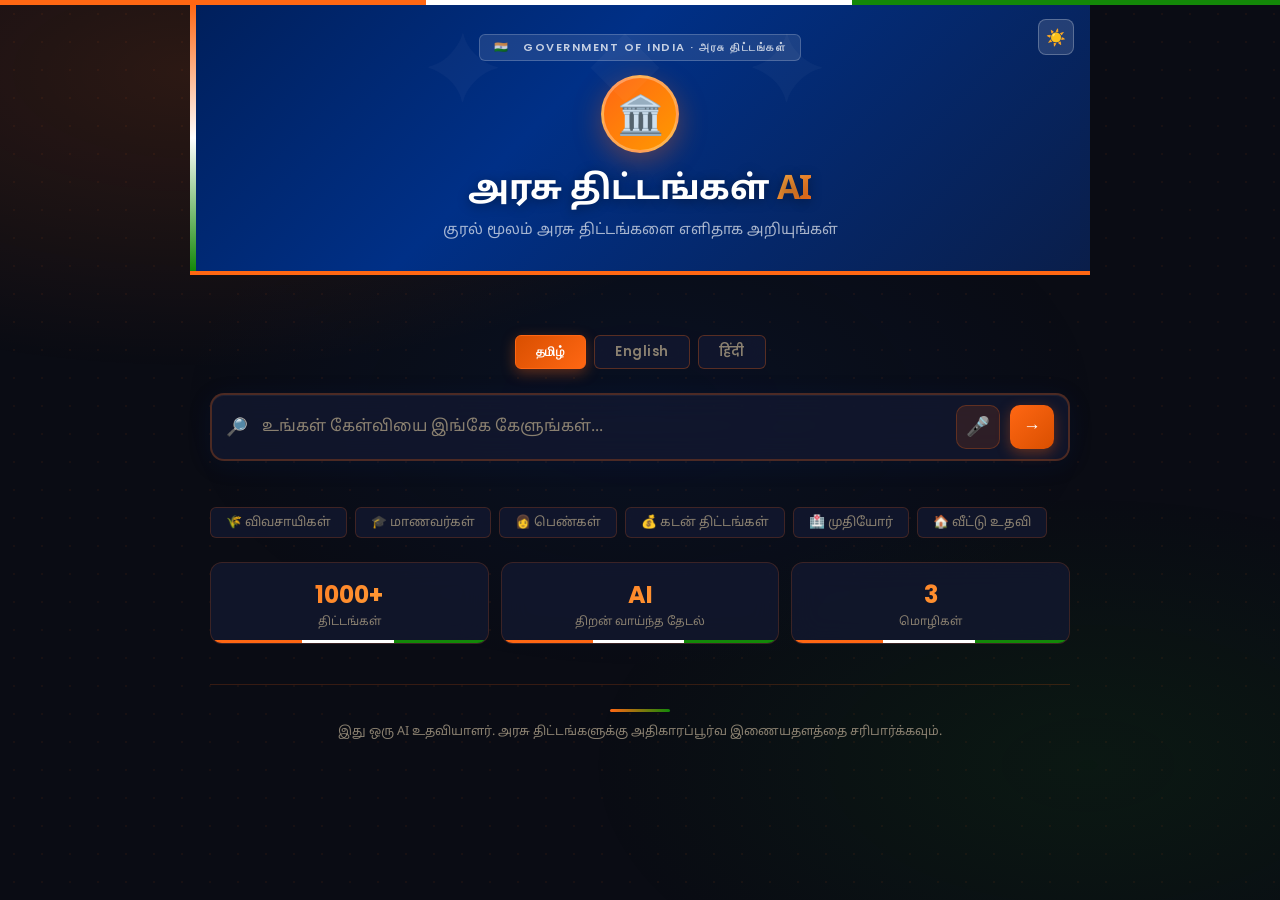
==== commit b683db0d: "Changed ui" ====
--- a/index.html
+++ b/index.html
@@ -4,1508 +4,97 @@
 <head>
   <meta charset="UTF-8" />
   <meta name="viewport" content="width=device-width, initial-scale=1.0" />
+  <meta name="description"
+    content="AI-powered Indian Government Scheme Search — search 1000+ schemes in Tamil, English & Hindi with voice input." />
   <title>அரசு திட்டங்கள் AI | GovScheme AI</title>
+  <!-- Google Fonts -->
   <link
-    href="https://fonts.googleapis.com/css2?family=Noto+Sans+Tamil:wght@300;400;600;700&family=Poppins:wght@300;400;600;700&display=swap"
+    href="https://fonts.googleapis.com/css2?family=Noto+Sans+Tamil:wght@300;400;600;700&family=Poppins:wght@300;400;600;700&family=Tiro+Devanagari+Hindi:ital@0;1&display=swap"
     rel="stylesheet" />
-  <style>
-    :root {
-      --bg: #0a0f1e;
-      --card-bg: rgba(255, 255, 255, 0.04);
-      --card-border: rgba(255, 255, 255, 0.08);
-      --accent: #f59e0b;
-      --accent2: #10b981;
-      --accent3: #6366f1;
-      --text: #f1f5f9;
-      --card-text: #cbd5e1;
-      --muted: #94a3b8;
-      --dt-dot: rgba(255, 255, 255, 0.04);
-      --shadow-hover: rgba(0, 0, 0, 0.3);
-      --tamil-font: 'Noto Sans Tamil', sans-serif;
-      --body-font: 'Poppins', sans-serif;
-    }
-
-    body.light-theme {
-      --bg: #f8fafc;
-      --card-bg: rgba(255, 255, 255, 0.75);
-      --card-border: rgba(203, 213, 225, 0.5);
-      --accent: #d97706;
-      --accent2: #059669;
-      --accent3: #4f46e5;
-      --text: #0f172a;
-      --card-text: #334155;
-      --muted: #64748b;
-      --dt-dot: rgba(0, 0, 0, 0.05);
-      --shadow-hover: rgba(0, 0, 0, 0.08);
-    }
-
-    * {
-      box-sizing: border-box;
-      margin: 0;
-      padding: 0;
-    }
-
-    body {
-      font-family: var(--body-font);
-      background: var(--bg);
-      color: var(--text);
-      min-height: 100vh;
-      overflow-x: hidden;
-    }
-
-    /* Custom Scrollbar */
-    ::-webkit-scrollbar {
-      width: 8px;
-    }
-    ::-webkit-scrollbar-track {
-      background: var(--bg);
-    }
-    ::-webkit-scrollbar-thumb {
-      background: var(--card-border);
-      border-radius: 4px;
-    }
-    ::-webkit-scrollbar-thumb:hover {
-      background: var(--muted);
-    }
-
-    /* Animated background */
-    @keyframes bgGlow {
-      0% { transform: scale(1) translate(0, 0); opacity: 0.8; }
-      50% { transform: scale(1.05) translate(-2%, 2%); opacity: 1; }
-      100% { transform: scale(1) translate(0, 0); opacity: 0.8; }
-    }
-    body::before {
-      content: '';
-      position: fixed;
-      inset: 0;
-      background:
-        radial-gradient(ellipse 80% 60% at 20% 10%, rgba(99, 102, 241, 0.12) 0%, transparent 60%),
-        radial-gradient(ellipse 60% 50% at 80% 80%, rgba(16, 185, 129, 0.08) 0%, transparent 55%),
-        radial-gradient(ellipse 50% 40% at 50% 50%, rgba(245, 158, 11, 0.08) 0%, transparent 60%);
-      animation: bgGlow 15s ease-in-out infinite alternate;
-      pointer-events: none;
-      z-index: 0;
-    }
-
-    /* Dot grid */
-    body::after {
-      content: '';
-      position: fixed;
-      inset: 0;
-      background-image: radial-gradient(circle, var(--dt-dot) 1px, transparent 1px);
-      background-size: 32px 32px;
-      pointer-events: none;
-      z-index: 0;
-    }
-
-    .container {
-      position: relative;
-      z-index: 1;
-      max-width: 860px;
-      margin: 0 auto;
-      padding: 0 20px 60px;
-    }
-
-    /* ── HEADER ── */
-    header {
-      text-align: center;
-      padding: 52px 0 36px;
-      animation: fadeDown 0.7s ease both;
-    }
-
-    @keyframes emblemPulse {
-      0% { box-shadow: 0 8px 32px rgba(245, 158, 11, 0.3); transform: translateY(0); }
-      100% { box-shadow: 0 12px 48px rgba(245, 158, 11, 0.6); transform: translateY(-3px); }
-    }
-    .emblem {
-      width: 72px;
-      height: 72px;
-      margin: 0 auto 18px;
-      background: linear-gradient(135deg, #f59e0b, #d97706);
-      border-radius: 20px;
-      display: flex;
-      align-items: center;
-      justify-content: center;
-      font-size: 36px;
-      box-shadow: 0 8px 32px rgba(245, 158, 11, 0.3);
-      animation: emblemPulse 3s infinite alternate ease-in-out;
-    }
-
-    header h1 {
-      font-family: var(--tamil-font);
-      font-size: clamp(1.5rem, 4vw, 2.2rem);
-      font-weight: 700;
-      letter-spacing: -0.5px;
-      line-height: 1.3;
-    }
-
-    header h1 span {
-      color: var(--accent);
-    }
-
-    header p {
-      font-family: var(--tamil-font);
-      color: var(--muted);
-      margin-top: 8px;
-      font-size: 0.95rem;
-    }
-
-    /* ── LANG TOGGLE ── */
-    .lang-toggle {
-      display: flex;
-      justify-content: center;
-      gap: 8px;
-      margin: 0 0 28px;
-      animation: fadeUp 0.7s 0.1s ease both;
-    }
-
-    .lang-btn {
-      padding: 6px 18px;
-      border-radius: 999px;
-      border: 1.5px solid var(--card-border);
-      background: var(--card-bg);
-      color: var(--muted);
-      cursor: pointer;
-      font-size: 0.82rem;
-      font-family: var(--body-font);
-      transition: all 0.2s;
-    }
-
-    .lang-btn.active {
-      border-color: var(--accent);
-      color: var(--accent);
-      background: rgba(245, 158, 11, 0.08);
-    }
-
-    /* ── SEARCH BOX ── */
-    .search-wrap {
-      background: var(--card-bg);
-      backdrop-filter: blur(12px);
-      border: 1.5px solid var(--card-border);
-      border-radius: 20px;
-      padding: 10px 14px;
-      display: flex;
-      align-items: center;
-      gap: 10px;
-      transition: all 0.3s ease;
-      animation: fadeUp 0.7s 0.15s ease both;
-      box-shadow: 0 4px 20px rgba(0, 0, 0, 0.1);
-    }
-
-    .search-wrap:focus-within {
-      border-color: rgba(245, 158, 11, 0.5);
-      box-shadow: 0 0 0 4px rgba(245, 158, 11, 0.1), 0 8px 32px rgba(0, 0, 0, 0.15);
-      transform: translateY(-2px);
-    }
-
-    #query {
-      flex: 1;
-      background: transparent;
-      border: none;
-      outline: none;
-      color: var(--text);
-      font-size: 1rem;
-      font-family: var(--tamil-font);
-      padding: 6px 4px;
-    }
-
-    #query::placeholder {
-      color: var(--muted);
-    }
-
-    .icon-btn {
-      width: 44px;
-      height: 44px;
-      border-radius: 12px;
-      border: none;
-      cursor: pointer;
-      display: flex;
-      align-items: center;
-      justify-content: center;
-      font-size: 1.2rem;
-      transition: all 0.2s;
-      flex-shrink: 0;
-    }
-
-    .mic-btn {
-      background: rgba(245, 158, 11, 0.12);
-      color: var(--accent);
-    }
-
-    .mic-btn:hover {
-      background: rgba(245, 158, 11, 0.22);
-      transform: scale(1.05);
-    }
-
-    .mic-btn.listening {
-      background: var(--accent);
-      color: #000;
-      animation: pulse 1s infinite;
-    }
-
-    .search-btn {
-      background: var(--accent);
-      color: #000;
-      font-weight: 600;
-    }
-
-    .search-btn:hover {
-      background: #d97706;
-      transform: scale(1.05);
-    }
-
-    /* ── VOICE STATUS ── */
-    .voice-status {
-      text-align: center;
-      margin-top: 12px;
-      font-size: 0.83rem;
-      font-family: var(--tamil-font);
-      color: var(--accent);
-      height: 20px;
-      transition: opacity 0.3s;
-      opacity: 0;
-    }
-
-    .voice-status.show {
-      opacity: 1;
-    }
-
-    /* ── QUICK CHIPS ── */
-    .chips {
-      display: flex;
-      flex-wrap: wrap;
-      gap: 8px;
-      margin-top: 16px;
-      animation: fadeUp 0.7s 0.2s ease both;
-    }
-
-    .chip {
-      padding: 6px 14px;
-      border-radius: 999px;
-      border: 1.5px solid var(--card-border);
-      background: var(--card-bg);
-      backdrop-filter: blur(8px);
-      font-family: var(--tamil-font);
-      font-size: 0.8rem;
-      color: var(--muted);
-      cursor: pointer;
-      transition: all 0.3s cubic-bezier(0.4, 0, 0.2, 1);
-    }
-
-    .chip:hover {
-      border-color: var(--accent2);
-      color: var(--accent2);
-      background: rgba(16, 185, 129, 0.08);
-      transform: translateY(-2px);
-      box-shadow: 0 4px 12px rgba(16, 185, 129, 0.15);
-    }
-
-    /* ── STATS BAR ── */
-    .stats {
-      display: flex;
-      gap: 12px;
-      margin-top: 28px;
-      animation: fadeUp 0.7s 0.25s ease both;
-    }
-
-    .stat-card {
-      flex: 1;
-      background: var(--card-bg);
-      backdrop-filter: blur(12px);
-      border: 1px solid var(--card-border);
-      border-radius: 14px;
-      padding: 14px 16px;
-      text-align: center;
-      transition: transform 0.3s, box-shadow 0.3s;
-    }
-
-    .stat-card:hover {
-      transform: translateY(-4px);
-      box-shadow: 0 8px 24px rgba(0, 0, 0, 0.15);
-      border-color: rgba(255, 255, 255, 0.15);
-    }
-
-    .stat-card .num {
-      font-size: 1.4rem;
-      font-weight: 700;
-      color: var(--accent);
-    }
-
-    .stat-card .label {
-      font-family: var(--tamil-font);
-      font-size: 0.75rem;
-      color: var(--muted);
-      margin-top: 2px;
-    }
-
-    /* ── DIVIDER ── */
-    .divider {
-      display: flex;
-      align-items: center;
-      gap: 12px;
-      margin: 28px 0 20px;
-      color: var(--muted);
-      font-size: 0.8rem;
-      font-family: var(--tamil-font);
-    }
-
-    .divider::before,
-    .divider::after {
-      content: '';
-      flex: 1;
-      height: 1px;
-      background: var(--card-border);
-    }
-
-    /* ── RESULT CARDS ── */
-    #result {
-      animation: fadeUp 0.5s ease both;
-    }
-
-    .scheme-card {
-      background: var(--card-bg);
-      backdrop-filter: blur(16px);
-      border: 1px solid var(--card-border);
-      border-radius: 18px;
-      padding: 22px 24px;
-      margin-bottom: 14px;
-      transition: border-color 0.3s, transform 0.3s cubic-bezier(0.4, 0, 0.2, 1), box-shadow 0.3s;
-      animation: slideIn 0.4s ease both;
-      position: relative;
-      overflow: hidden;
-      box-shadow: 0 4px 15px rgba(0, 0, 0, 0.02);
-    }
-
-    .scheme-card::before {
-      content: '';
-      position: absolute;
-      left: 0;
-      top: 0;
-      bottom: 0;
-      width: 4px;
-      background: linear-gradient(180deg, var(--accent), var(--accent2));
-      border-radius: 4px 0 0 4px;
-    }
-
-    .scheme-card:hover {
-      border-color: rgba(245, 158, 11, 0.4);
-      transform: translateY(-2px);
-      box-shadow: 0 12px 32px var(--shadow-hover);
-    }
-
-    .card-header {
-      display: flex;
-      align-items: flex-start;
-      gap: 12px;
-      margin-bottom: 8px;
-    }
-
-    .card-tts {
-      margin-bottom: 14px;
-      justify-content: flex-end;
-    }
-
-    .card-index {
-      width: 28px;
-      height: 28px;
-      border-radius: 8px;
-      background: rgba(245, 158, 11, 0.15);
-      color: var(--accent);
-      font-size: 0.8rem;
-      font-weight: 700;
-      display: flex;
-      align-items: center;
-      justify-content: center;
-      flex-shrink: 0;
-    }
-
-    .card-title {
-      font-family: var(--tamil-font);
-      font-size: 1rem;
-      font-weight: 600;
-      line-height: 1.4;
-      flex: 1;
-    }
-
-    .tts-btn {
-      background: rgba(99, 102, 241, 0.12);
-      border: none;
-      border-radius: 8px;
-      color: var(--accent3);
-      cursor: pointer;
-      padding: 5px 10px;
-      font-size: 0.78rem;
-      font-family: var(--body-font);
-      font-weight: 600;
-      transition: all 0.2s;
-      flex-shrink: 0;
-    }
-
-    .tts-btn:hover {
-      background: rgba(99, 102, 241, 0.25);
-    }
-
-    .tts-en {
-      background: rgba(16, 185, 129, 0.1);
-      color: var(--accent2);
-    }
-
-    .tts-en:hover {
-      background: rgba(16, 185, 129, 0.22);
-    }
-
-    .tts-ta {
-      background: rgba(245, 158, 11, 0.1);
-      color: var(--accent);
-    }
-
-    .tts-ta:hover {
-      background: rgba(245, 158, 11, 0.22);
-    }
-
-    .tts-group {
-      display: flex;
-      gap: 6px;
-      flex-shrink: 0;
-    }
-
-    .card-section {
-      margin-top: 12px;
-    }
-
-    .section-label {
-      font-size: 0.7rem;
-      text-transform: uppercase;
-      letter-spacing: 1px;
-      font-weight: 600;
-      margin-bottom: 5px;
-    }
-
-    .section-label.elig {
-      color: var(--accent2);
-    }
-
-    .section-label.bene {
-      color: var(--accent3);
-    }
-
-    .section-text {
-      font-family: var(--tamil-font);
-      font-size: 0.875rem;
-      color: var(--card-text);
-      line-height: 1.65;
-    }
-
-    /* collapsed */
-    .section-text.collapsed {
-      display: -webkit-box;
-      -webkit-line-clamp: 3;
-      line-clamp: 3;
-      -webkit-box-orient: vertical;
-      box-orient: vertical;
-      overflow: hidden;
-    }
-
-    .read-more {
-      background: none;
-      border: none;
-      color: var(--accent);
-      font-size: 0.78rem;
-      cursor: pointer;
-      margin-top: 4px;
-      font-family: var(--body-font);
-      padding: 0;
-    }
-
-    /* ── APPLY BUTTON ── */
-    .card-footer {
-      margin-top: 16px;
-      padding-top: 14px;
-      border-top: 1px solid var(--card-border);
-    }
-
-    .apply-btn {
-      display: inline-flex;
-      align-items: center;
-      gap: 7px;
-      padding: 9px 20px;
-      background: linear-gradient(135deg, #10b981, #059669);
-      color: #fff;
-      font-family: var(--tamil-font);
-      font-size: 0.85rem;
-      font-weight: 600;
-      border-radius: 10px;
-      text-decoration: none;
-      transition: all 0.22s;
-      box-shadow: 0 4px 14px rgba(16, 185, 129, 0.25);
-    }
-
-    .apply-btn:hover {
-      background: linear-gradient(135deg, #059669, #047857);
-      transform: translateY(-2px);
-      box-shadow: 0 6px 20px rgba(16, 185, 129, 0.4);
-    }
-
-    .apply-btn:active {
-      transform: translateY(0);
-    }
-
-    .action-btn-row {
-      display: flex;
-      flex-wrap: wrap;
-      gap: 10px;
-      margin-top: 20px;
-    }
-
-    .apply-btn.secondary {
-      background: var(--card-bg);
-      border: 1.5px solid var(--accent);
-      color: var(--text);
-      box-shadow: none;
-    }
-    
-    .apply-btn.secondary:hover {
-      background: rgba(245, 158, 11, 0.1);
-      box-shadow: 0 4px 15px rgba(245, 158, 11, 0.2);
-    }
-
-    .apply-box {
-      margin-top: 15px;
-      padding: 18px 20px;
-      border-radius: 14px;
-      background: var(--bg);
-      border: 1px dashed var(--card-border);
-      display: none;
-      animation: fadeDown 0.3s ease both;
-    }
-    
-    .apply-box.open {
-      display: block;
-    }
-
-    /* ── EMPTY / LOADING ── */
-    .state-box {
-      text-align: center;
-      padding: 48px 20px;
-      color: var(--muted);
-      font-family: var(--tamil-font);
-    }
-
-    .state-box .icon {
-      font-size: 3rem;
-      margin-bottom: 12px;
-    }
-
-    .state-box p {
-      font-size: 0.95rem;
-    }
-
-    .spinner {
-      width: 40px;
-      height: 40px;
-      border: 3px solid rgba(255, 255, 255, 0.08);
-      border-top-color: var(--accent);
-      border-radius: 50%;
-      animation: spin 0.8s linear infinite;
-      margin: 0 auto 16px;
-    }
-    
-    /* ── AUDIO CONTROLS ── */
-    #audio-controls {
-      position: fixed;
-      bottom: 30px;
-      right: 30px;
-      background: var(--card-bg);
-      backdrop-filter: blur(16px);
-      border: 1px solid var(--accent);
-      border-radius: 50px;
-      padding: 10px 20px;
-      display: none;
-      align-items: center;
-      gap: 15px;
-      box-shadow: 0 8px 32px rgba(0, 0, 0, 0.4);
-      z-index: 9999;
-      animation: fadeUp 0.3s ease both;
-    }
-    .ctrl-btn {
-      background: none;
-      border: none;
-      color: var(--text);
-      font-size: 1.5rem;
-      cursor: pointer;
-      display: flex;
-      align-items: center;
-      justify-content: center;
-      transition: transform 0.2s;
-    }
-    .ctrl-btn:hover {
-       transform: scale(1.15);
-       color: var(--accent);
-    }
-    .audio-waves {
-       display: flex;
-       align-items: center;
-       gap: 4px;
-       height: 20px;
-    }
-    .audio-waves span {
-       display: block;
-       width: 4px;
-       height: 100%;
-       background: var(--accent);
-       border-radius: 2px;
-       animation: wave 1s infinite alternate;
-    }
-    .audio-waves.paused span { animation-play-state: paused; }
-    .audio-waves span:nth-child(2) { animation-delay: 0.2s; }
-    .audio-waves span:nth-child(3) { animation-delay: 0.4s; }
-    
-    @keyframes wave {
-      0% { height: 20%; }
-      100% { height: 100%; }
-    }
-
-    /* ── ANIMATIONS ── */
-    @keyframes fadeDown {
-      from {
-        opacity: 0;
-        transform: translateY(-18px);
-      }
-
-      to {
-        opacity: 1;
-        transform: translateY(0);
-      }
-    }
-
-    @keyframes fadeUp {
-      from {
-        opacity: 0;
-        transform: translateY(16px);
-      }
-
-      to {
-        opacity: 1;
-        transform: translateY(0);
-      }
-    }
-
-    @keyframes slideIn {
-      from {
-        opacity: 0;
-        transform: translateX(-12px);
-      }
-
-      to {
-        opacity: 1;
-        transform: translateX(0);
-      }
-    }
-
-    @keyframes pulse {
-
-      0%,
-      100% {
-        box-shadow: 0 0 0 0 rgba(245, 158, 11, 0.5);
-      }
-
-      50% {
-        box-shadow: 0 0 0 10px rgba(245, 158, 11, 0);
-      }
-    }
-
-    @keyframes spin {
-      to {
-        transform: rotate(360deg);
-      }
-    }
-
-    /* ── FOOTER ── */
-    footer {
-      text-align: center;
-      padding: 28px 0 0;
-      font-size: 0.78rem;
-      color: var(--muted);
-      font-family: var(--tamil-font);
-      border-top: 1px solid var(--card-border);
-      margin-top: 40px;
-    }
-
-    /* ── RESPONSIVE ── */
-    @media (max-width: 500px) {
-      .stats {
-        flex-direction: column;
-      }
-
-      .stat-card {
-        display: flex;
-        align-items: center;
-        gap: 10px;
-        text-align: left;
-      }
-    }
-  </style>
+  <!-- Stylesheet -->
+  <link rel="stylesheet" href="style.css" />
 </head>
 
 <body>
-
+  <!-- Indian Tricolor Top Bar (like govt portals) -->
+  <div class="tricolor-bar"></div>
   <div class="container">
-
-    <!-- TOP BAR -->
-    <div style="display: flex; justify-content: flex-end; padding-top: 16px;">
-      <button class="icon-btn" id="themeBtn" onclick="toggleTheme()" style="background:var(--card-bg); border:1px solid var(--card-border); color:var(--text); width: 38px; height: 38px; font-size: 1.1rem; border-radius: 99px;">☀️</button>
-    </div>
-
-    <!-- HEADER -->
-    <header style="padding-top: 16px;">
-      <div class="emblem">🏛️</div>
-      <h1>அரசு திட்டங்கள் <span>AI</span></h1>
-      <p id="ui-subtitle">குரல் மூலம் அரசு திட்டங்களை எளிதாக அறியுங்கள்</p>
+    <!-- ── HEADER ── -->
+    <header>
+      <div class="gov-header-band">
+        <!-- Theme Toggle -->
+        <div style="position:absolute; top:14px; right:16px; z-index:2;">
+          <button class="icon-btn" id="themeBtn" onclick="toggleTheme()" style="background:rgba(255,255,255,0.12); border:1px solid rgba(255,255,255,0.25);
+                   color:#fff; width:36px; height:36px; font-size:1rem; border-radius:8px;">☀️</button>
+        </div>
+        <div class="gov-badge">🇮🇳 &nbsp; Government of India · அரசு திட்டங்கள்</div>
+        <div class="emblem">🏛️</div>
+        <h1>அரசு திட்டங்கள் <span>AI</span></h1>
+        <p id="ui-subtitle">குரல் மூலம் அரசு திட்டங்களை எளிதாக அறியுங்கள்</p>
+      </div>
     </header>
 
-    <!-- LANGUAGE TOGGLE -->
-    <div class="lang-toggle">
-      <button class="lang-btn active" onclick="setLang('ta')" id="btn-ta">தமிழ்</button>
-      <button class="lang-btn" onclick="setLang('en')" id="btn-en">English</button>
-      <button class="lang-btn" onclick="setLang('hi')" id="btn-hi">हिंदी</button>
+    <!-- ── MAIN CONTENT ── -->
+    <div class="main-content">
+      <!-- Language Toggle -->
+      <div class="lang-toggle">
+        <button class="lang-btn active" onclick="setLang('ta')" id="btn-ta">தமிழ்</button>
+        <button class="lang-btn" onclick="setLang('en')" id="btn-en">English</button>
+        <button class="lang-btn" onclick="setLang('hi')" id="btn-hi">हिंदी</button>
+      </div>
+
+      <!-- Search Bar -->
+      <div class="search-wrap">
+        <span style="font-size:1.1rem; color:var(--muted);">🔎</span>
+        <input type="text" id="query" placeholder="உங்கள் கேள்வியை இங்கே கேளுங்கள்..." />
+        <button class="icon-btn mic-btn" id="micBtn" onclick="startVoice()" title="குரல் உள்ளீடு">🎤</button>
+        <button class="icon-btn search-btn" onclick="search()" title="தேடு">→</button>
+      </div>
+      <!-- Voice Status -->
+      <div class="voice-status" id="voiceStatus">🎙️ கேட்கிறேன்... பேசுங்கள்</div>
+      <!-- Quick Chips -->
+      <div class="chips" id="ui-chips">
+        <div class="chip" onclick="quickSearch('விவசாயிகள் திட்டங்கள்')">🌾 விவசாயிகள்</div>
+        <div class="chip" onclick="quickSearch('மாணவர் உதவித்தொகை')">🎓 மாணவர்கள்</div>
+        <div class="chip" onclick="quickSearch('பெண்களுக்கான திட்டங்கள்')">👩 பெண்கள்</div>
+        <div class="chip" onclick="quickSearch('loan subsidy scheme')">💰 கடன் திட்டங்கள்</div>
+        <div class="chip" onclick="quickSearch('health scheme elderly')">🏥 முதியோர்</div>
+        <div class="chip" onclick="quickSearch('housing scheme poor')">🏠 வீட்டு உதவி</div>
+      </div>
+      <!-- Stats Bar -->
+      <div class="stats">
+        <div class="stat-card">
+          <div class="num">1000+</div>
+          <div class="label" id="ui-stat1">திட்டங்கள்</div>
+        </div>
+        <div class="stat-card">
+          <div class="num">AI</div>
+          <div class="label" id="ui-stat2">திறன் வாய்ந்த தேடல்</div>
+        </div>
+        <div class="stat-card">
+          <div class="num">3</div>
+          <div class="label" id="ui-stat3">மொழிகள்</div>
+        </div>
+      </div>
+      <!-- Results -->
+      <div class="divider" id="resultDivider" style="display:none">முடிவுகள்</div>
+      <div id="result"></div>
+      <!-- Footer -->
+      <footer>
+        <p id="ui-footer">இது ஒரு AI உதவியாளர். அரசு திட்டங்களுக்கு அதிகாரப்பூர்வ இணையதளத்தை சரிபார்க்கவும்.</p>
+      </footer>
+    </div><!-- /main-content -->
+  </div><!-- /container -->
+  <!-- Floating Audio Controls -->
+  <div id="audio-controls">
+    <div class="audio-waves" id="audio-wave-anim">
+      <span></span><span></span><span></span>
     </div>
-
-    <!-- SEARCH -->
-    <div class="search-wrap">
-      <span style="font-size:1.1rem; color: var(--muted);">🔎</span>
-      <input type="text" id="query" placeholder="உங்கள் கேள்வியை இங்கே கேளுங்கள்..." />
-      <button class="icon-btn mic-btn" id="micBtn" onclick="startVoice()" title="குரல் உள்ளீடு">🎤</button>
-      <button class="icon-btn search-btn" onclick="search()" title="தேடு">→</button>
-    </div>
-
-    <div class="voice-status" id="voiceStatus">🎙️ கேட்கிறேன்... பேசுங்கள்</div>
-
-    <!-- QUICK CHIPS -->
-    <div class="chips" id="ui-chips">
-      <div class="chip" onclick="quickSearch('விவசாயிகள் திட்டங்கள்')">🌾 விவசாயிகள்</div>
-      <div class="chip" onclick="quickSearch('மாணவர் உதவித்தொகை')">🎓 மாணவர்கள்</div>
-      <div class="chip" onclick="quickSearch('பெண்களுக்கான திட்டங்கள்')">👩 பெண்கள்</div>
-      <div class="chip" onclick="quickSearch('loan subsidy scheme')">💰 கடன் திட்டங்கள்</div>
-      <div class="chip" onclick="quickSearch('health scheme elderly')">🏥 முதியோர்</div>
-      <div class="chip" onclick="quickSearch('housing scheme poor')">🏠 வீட்டு உதவி</div>
-    </div>
-
-    <!-- STATS -->
-    <div class="stats">
-      <div class="stat-card">
-        <div class="num">1000+</div>
-        <div class="label" id="ui-stat1">திட்டங்கள்</div>
-      </div>
-      <div class="stat-card">
-        <div class="num">AI</div>
-        <div class="label" id="ui-stat2">திறன் வாய்ந்த தேடல்</div>
-      </div>
-      <div class="stat-card">
-        <div class="num">3</div>
-        <div class="label" id="ui-stat3">மொழிகள்</div>
-      </div>
-    </div>
-
-    <!-- RESULTS -->
-    <div class="divider" id="resultDivider" style="display:none">முடிவுகள்</div>
-    <div id="result"></div>
-
-    <footer>
-      <p id="ui-footer">இது ஒரு AI உதவியாளர். அரசு திட்டங்களுக்கு அதிகாரப்பூர்வ இணையதளத்தை சரிபார்க்கவும்.</p>
-    </footer>
-
+    <button class="ctrl-btn" id="pauseBtn" onclick="togglePauseSynthesis()" title="Pause/Play">⏸️</button>
+    <button class="ctrl-btn" onclick="stopAll()" title="Stop">⏹️</button>
   </div>
-
-  <div id="audio-controls">
-     <div class="audio-waves" id="audio-wave-anim">
-       <span></span><span></span><span></span>
-     </div>
-     <button class="ctrl-btn" id="pauseBtn" onclick="togglePauseSynthesis()" title="Pause/Play">⏸️</button>
-     <button class="ctrl-btn" onclick="stopAll()" title="Stop">⏹️</button>
-  </div>
-
-  <script>
-    // ── THEME CONFIG ──
-    function toggleTheme() {
-       const isLight = document.body.classList.toggle('light-theme');
-       localStorage.setItem('govSchemeTheme', isLight ? 'light' : 'dark');
-       document.getElementById('themeBtn').textContent = isLight ? '🌙' : '☀️';
-    }
-
-    // ── LANG CONFIG ──
-    const LANGS = {
-      ta: {
-        placeholder: 'உங்கள் கேள்வியை இங்கே கேளுங்கள்...',
-        listening: '🎙️ கேட்கிறேன்... பேசுங்கள்',
-        noResult: 'எந்த திட்டமும் கிடைக்கவில்லை',
-        noResultSub: 'வேறு வார்த்தைகளில் தேடுங்கள்',
-        error: 'பின்தளத்தில் பிழை ஏற்பட்டது',
-        searching: 'தேடுகிறோம்...',
-        elig: 'தகுதி நிபந்தனைகள்',
-        bene: 'பலன்கள்',
-        desc: 'விவரங்கள்',
-        apply_btn: '🌐 விண்ணப்பிக்க',
-        apply_how: '📝 விண்ணப்பிக்கும் முறை',
-        apply_steps: 'படிப்படியான வழிமுறைகள்',
-        doc_req: 'தேவையான ஆவணங்கள்',
-        more: 'மேலும் படிக்க',
-        less: 'குறைக்க',
-        divider: 'முடிவுகள்',
-        lang: 'ta-IN',
-        logo_sub: 'குரல் மூலம் அரசு திட்டங்களை எளிதாக அறியுங்கள்',
-        chips: ['🌾 விவசாயிகள்', '🎓 மாணவர்கள்', '👩 பெண்கள்', '💰 கடன் திட்டங்கள்', '🏥 முதியோர்', '🏠 வீட்டு உதவி'],
-        queries: ['விவசாயிகள் திட்டங்கள்', 'மாணவர் உதவித்தொகை', 'பெண்களுக்கான திட்டங்கள்', 'loan subsidy scheme', 'health scheme elderly', 'housing scheme poor'],
-        stats_labels: ['திட்டங்கள்', 'திறன் வாய்ந்த தேடல்', 'மொழிகள்'],
-        footer: 'இது ஒரு AI உதவியாளர். அரசு திட்டங்களுக்கு அதிகாரப்பூர்வ இணையதளத்தை சரிபார்க்கவும்.'
-      },
-      en: {
-        placeholder: 'Ask about any government scheme...',
-        listening: '🎙️ Listening... speak now',
-        noResult: 'No schemes found',
-        noResultSub: 'Try different keywords',
-        error: 'Backend error.',
-        searching: 'Searching...',
-        elig: 'Eligibility',
-        bene: 'Benefits',
-        desc: 'Description',
-        apply_btn: '🌐 Apply Now',
-        apply_how: '📝 How to Apply',
-        apply_steps: 'Application Process',
-        doc_req: 'Required Documents',
-        more: 'Read more',
-        less: 'Show less',
-        divider: 'Results',
-        lang: 'en-IN',
-        logo_sub: 'Easily discover government schemes using your voice',
-        chips: ['🌾 Farmers', '🎓 Students', '👩 Women', '💰 Loan Schemes', '🏥 Elderly', '🏠 Housing Help'],
-        queries: ['farmer schemes', 'student scholarship', 'women schemes', 'loan subsidy scheme', 'health scheme elderly', 'housing scheme poor'],
-        stats_labels: ['Schemes', 'AI Search', 'Languages'],
-        footer: 'This is an AI assistant. Please verify with official government websites.'
-      },
-      hi: {
-        placeholder: 'कोई भी सरकारी योजना पूछें...',
-        listening: '🎙️ सुन रहा हूँ... बोलिए',
-        noResult: 'कोई योजना नहीं मिली',
-        noResultSub: 'अलग शब्दों में खोजें',
-        error: 'बैकएंड त्रुटि',
-        searching: 'खोज रहे हैं...',
-        elig: 'पात्रता',
-        bene: 'लाभ',
-        desc: 'विवरण',
-        apply_btn: '🌐 अभी आवेदन करें',
-        apply_how: '📝 आवेदन कैसे करें',
-        apply_steps: 'आवेदन प्रक्रिया',
-        doc_req: 'आवश्यक दस्तावेज़',
-        more: 'और पढ़ें',
-        less: 'कम करें',
-        divider: 'परिणाम',
-        lang: 'hi-IN',
-        logo_sub: 'वॉयस के माध्यम से आसानी से सरकारी योजनाओं की खोज करें',
-        chips: ['🌾 किसान', '🎓 छात्र', '👩 महिलाएं', '💰 ऋण योजनाएं', '🏥 बुजुर्ग', '🏠 आवास सहायता'],
-        queries: ['farmer schemes', 'student scholarship', 'women schemes', 'loan subsidy scheme', 'health scheme elderly', 'housing scheme poor'],
-        stats_labels: ['योजनाएं', 'AI खोज', 'भाषाएं'],
-        footer: 'यह एक एआई सहायक है। सरकारी वेबसाइटों से सत्यापित करें।'
-      }
-    };
-
-    let currentLang = 'ta'; // Default
-
-    function setLang(lang) {
-      if (!LANGS[lang]) lang = 'ta';
-      currentLang = lang;
-      localStorage.setItem('govSchemeLang', lang);
-      document.querySelectorAll('.lang-btn').forEach(b => b.classList.remove('active'));
-      const btn = document.getElementById('btn-' + lang);
-      if (btn) btn.classList.add('active');
-      
-      const L = LANGS[lang];
-      document.getElementById('query').placeholder = L.placeholder;
-      document.getElementById('resultDivider').textContent = L.divider;
-      document.getElementById('ui-subtitle').textContent = L.logo_sub;
-      document.getElementById('ui-stat1').textContent = L.stats_labels[0];
-      document.getElementById('ui-stat2').textContent = L.stats_labels[1];
-      document.getElementById('ui-stat3').textContent = L.stats_labels[2];
-      document.getElementById('ui-footer').textContent = L.footer;
-      
-      const chipsHtml = L.chips.map((c, i) => `<div class="chip" onclick="quickSearch('${L.queries[i]}')">${c}</div>`).join('');
-      document.getElementById('ui-chips').innerHTML = chipsHtml;
-
-      if (typeof translateDynamicResults === 'function') {
-         translateDynamicResults(lang);
-      }
-    }
-
-    // ── VOICE RECOGNITION ──
-    let recognition = null;
-    let isListening = false;
-    let finalTranscript = '';
-
-    function startVoice() {
-      const SpeechRecognition = window.SpeechRecognition || window.webkitSpeechRecognition;
-      if (!SpeechRecognition) {
-        alert('உங்கள் browser-ல் voice recognition இல்லை. Chrome பயன்படுத்தவும்.');
-        return;
-      }
-
-      // Stop if already listening
-      if (isListening) {
-        recognition && recognition.abort();
-        stopVoiceUI();
-        return;
-      }
-
-      finalTranscript = '';
-      recognition = new SpeechRecognition();
-
-      // ✅ Always use the selected language — for Tamil: ta-IN
-      recognition.lang = LANGS[currentLang].lang;
-      recognition.interimResults = true;
-      recognition.maxAlternatives = 3;   // get multiple guesses, pick best
-      recognition.continuous = false;    // one utterance at a time (more stable)
-
-      const micBtn = document.getElementById('micBtn');
-      const status = document.getElementById('voiceStatus');
-      const queryEl = document.getElementById('query');
-
-      recognition.onstart = () => {
-        isListening = true;
-        micBtn.classList.add('listening');
-        micBtn.textContent = '⏹';
-        status.textContent = LANGS[currentLang].listening;
-        status.classList.add('show');
-      };
-
-      recognition.onresult = (event) => {
-        let interim = '';
-        for (let i = event.resultIndex; i < event.results.length; i++) {
-          if (event.results[i].isFinal) {
-            // Pick the alternative with highest confidence
-            let best = event.results[i][0];
-            for (let j = 1; j < event.results[i].length; j++) {
-              if (event.results[i][j].confidence > best.confidence) best = event.results[i][j];
-            }
-            finalTranscript += best.transcript;
-          } else {
-            interim += event.results[i][0].transcript;
-          }
-        }
-        // Show live interim text as user speaks
-        queryEl.value = finalTranscript || interim;
-      };
-
-      recognition.onerror = (e) => {
-        // "no-speech" is common — just show a friendly nudge
-        if (e.error === 'no-speech') {
-          status.textContent = '🔇 குரல் கிடைக்கவில்லை — மீண்டும் முயற்சிக்கவும்';
-        } else if (e.error === 'not-allowed') {
-          status.textContent = '🚫 Microphone அனுமதி தேவை';
-        } else {
-          status.textContent = '❌ பிழை: ' + e.error;
-        }
-        setTimeout(() => status.classList.remove('show'), 3000);
-        stopVoiceUI();
-      };
-
-      recognition.onend = () => {
-        stopVoiceUI();
-        // Auto-search once we have a final result
-        if (finalTranscript.trim()) {
-          queryEl.value = finalTranscript.trim();
-          search();
-        }
-      };
-
-      try {
-        recognition.start();
-      } catch (e) {
-        status.textContent = '❌ Microphone தொடங்கவில்லை';
-        status.classList.add('show');
-        setTimeout(() => status.classList.remove('show'), 3000);
-      }
-    }
-
-    function stopVoiceUI() {
-      isListening = false;
-      const micBtn = document.getElementById('micBtn');
-      micBtn.classList.remove('listening');
-      micBtn.textContent = '🎤';
-      setTimeout(() => document.getElementById('voiceStatus').classList.remove('show'), 1800);
-    }
-
-    // ── TTS ──
-    let currentAudio = null;
-    const translateCache = {};   // cache so same card doesn't re-translate
-    let isSpeechPaused = false;
-
-    function showAudioControls() {
-        const ctrl = document.getElementById('audio-controls');
-        const pauseBtn = document.getElementById('pauseBtn');
-        const wave = document.getElementById('audio-wave-anim');
-        if (ctrl) ctrl.style.display = 'flex';
-        isSpeechPaused = false;
-        if (pauseBtn) pauseBtn.textContent = '⏸️';
-        if (wave) wave.classList.remove('paused');
-    }
-    
-    function hideAudioControls() {
-        const ctrl = document.getElementById('audio-controls');
-        if (ctrl) ctrl.style.display = 'none';
-        isSpeechPaused = false;
-    }
-    
-    function togglePauseSynthesis() {
-        const pauseBtn = document.getElementById('pauseBtn');
-        const wave = document.getElementById('audio-wave-anim');
-        
-        if (isSpeechPaused) {
-           window.speechSynthesis && window.speechSynthesis.resume();
-           if (currentAudio) currentAudio.play();
-           isSpeechPaused = false;
-           if (pauseBtn) pauseBtn.textContent = '⏸️';
-           if (wave) wave.classList.remove('paused');
-        } else {
-           window.speechSynthesis && window.speechSynthesis.pause();
-           if (currentAudio) currentAudio.pause();
-           isSpeechPaused = true;
-           if (pauseBtn) pauseBtn.textContent = '▶️';
-           if (wave) wave.classList.add('paused');
-        }
-    }
-
-    function stopAll() {
-      window.speechSynthesis && window.speechSynthesis.cancel();
-      if (currentAudio) { currentAudio.pause(); currentAudio = null; }
-      hideAudioControls();
-    }
-
-    // Helper to sequentially speak chunks using Browser TTS safely
-    function speakChunksBrowserSync(text, langCode, rate, btnEl) {
-      showAudioControls();
-      // Chunk text safely to avoid Chrome dropping bug
-      const chunks = chunkText(text, 150);
-      let i = 0;
-
-      function speakNext() {
-        while (i < chunks.length && !chunks[i].trim()) i++;
-        if (i >= chunks.length) {
-          if (btnEl) setBtnState(btnEl, false);
-          hideAudioControls();
-          return;
-        }
-
-        const utter = new SpeechSynthesisUtterance(chunks[i].trim());
-        utter.lang = langCode;
-        utter.rate = rate;
-        
-        let timeout = setTimeout(() => {
-          utter.onend = null;
-          i++; speakNext();
-        }, Math.max(3000, chunks[i].length * 100));
-
-        utter.onend = () => { clearTimeout(timeout); i++; speakNext(); };
-        utter.onerror = () => { clearTimeout(timeout); i++; speakNext(); };
-
-        window.speechSynthesis.speak(utter);
-      }
-      speakNext();
-    }
-
-    // 🔊 EN — read English text
-    function speakEnglish(englishText, btnEl) {
-      stopAll();
-      setBtnState(btnEl, true, '🔊');
-      speakChunksBrowserSync(englishText, 'en-IN', 0.88, btnEl);
-    }
-
-    // 🔊 தமிழ் — translate English→Tamil first, then speak
-    async function speakTamilTranslated(englishText, btnEl) {
-      stopAll();
-      setBtnState(btnEl, true, '⏳');
-
-      try {
-        let tamilText = translateCache[englishText];
-
-        if (!tamilText) {
-          try {
-            const url = `https://translate.googleapis.com/translate_a/single?client=gtx&sl=en&tl=ta&dt=t&q=${encodeURIComponent(englishText)}`;
-            const res = await fetch(url);
-            const data = await res.json();
-            let translated = '';
-            if (data && data[0]) {
-              for (let j = 0; j < data[0].length; j++) {
-                if (data[0][j][0]) translated += data[0][j][0];
-              }
-            }
-            tamilText = translated || englishText;
-            translateCache[englishText] = tamilText;
-          } catch (err) {
-            console.error("Translation API error", err);
-            tamilText = englishText;
-          }
-        }
-
-        setBtnState(btnEl, true, '🔊');
-
-        const chunks = chunkText(tamilText, 190);
-        const result = await playChunksAsync(chunks);
-        if (result === "fallback") throw new Error("Audio blocked");
-        
-        setBtnState(btnEl, false);
-      } catch (e) {
-        console.error('TTS error:', e);
-        let textToRead = translateCache[englishText] || englishText;
-        speakChunksBrowserSync(textToRead, 'ta-IN', 0.85, btnEl);
-      }
-    }
-
-    function setBtnState(btn, active, icon) {
-      if (!btn) return;
-      if (active) {
-        btn.disabled = true;
-        btn.style.opacity = '0.7';
-        if (icon) btn.textContent = icon + ' ' + btn.dataset.label;
-      } else {
-        btn.disabled = false;
-        btn.style.opacity = '1';
-        btn.textContent = '🔊 ' + btn.dataset.label;
-      }
-    }
-
-    function chunkText(text, maxLen) {
-      const words = text.split(' ');
-      const chunks = []; let cur = '';
-      for (const w of words) {
-        if ((cur + ' ' + w).length > maxLen && cur) { chunks.push(cur.trim()); cur = w; }
-        else cur += (cur ? ' ' : '') + w;
-      }
-      if (cur) chunks.push(cur.trim());
-      return chunks;
-    }
-
-    function playChunksAsync(chunks) {
-      return new Promise((resolve) => {
-        let idx = 0;
-        function next() {
-          while (idx < chunks.length && !chunks[idx].trim()) idx++;
-          if (idx >= chunks.length) { resolve(); return; }
-          const encoded = encodeURIComponent(chunks[idx++].trim());
-          const url = `https://translate.google.com/translate_tts?ie=UTF-8&tl=ta&client=tw-ob&q=${encoded}`;
-          currentAudio = new Audio(url);
-          showAudioControls();
-          currentAudio.onended = next;
-          currentAudio.onerror = () => { hideAudioControls(); resolve("fallback"); };
-          currentAudio.play().catch(() => { hideAudioControls(); resolve("fallback"); });
-        }
-        next();
-      }).then((res) => {
-        if (res !== "fallback") hideAudioControls();
-        return res;
-      });
-    }
-
-    // ── QUICK CHIP ──
-    function quickSearch(q) {
-      document.getElementById('query').value = q;
-      search();
-    }
-
-    // ── SEARCH ──
-    async function search() {
-      const query = document.getElementById('query').value.trim();
-      if (!query) return;
-
-      const L = LANGS[currentLang];
-      const resultDiv = document.getElementById('result');
-      const divider = document.getElementById('resultDivider');
-
-      divider.style.display = 'flex';
-      resultDiv.innerHTML = `
-      <div class="state-box">
-        <div class="spinner"></div>
-        <p>${L.searching}</p>
-      </div>`;
-
-      try {
-        const res = await fetch('http://127.0.0.1:8000/ask', {
-          method: 'POST',
-          headers: { 'Content-Type': 'application/json' },
-          body: JSON.stringify({ query })
-        });
-
-        const data = await res.json();
-
-        if (!data.results || data.results.length === 0) {
-          resultDiv.innerHTML = `
-          <div class="state-box">
-            <div class="icon">🔍</div>
-            <p><strong>${L.noResult}</strong></p>
-            <p style="margin-top:6px;font-size:0.82rem">${L.noResultSub}</p>
-          </div>`;
-          return;
-        }
-
-        // Clean raw Python list strings like ['a', 'b'] into readable bullet points
-        function fixRupee(t) {
-          if (!t) return t;
-          return String(t).replace(/\?(?=[\d,])/g, '₹');
-        }
-
-        function cleanText(raw) {
-          if (!raw) return '-';
-          let t = String(raw);
-          t = fixRupee(t);
-          // Remove surrounding [ ] brackets
-          t = t.replace(/^\s*\[/, '').replace(/\]\s*$/, '');
-          // Split Python list items: ', ' or ", "
-          if (t.includes("', '") || t.includes('", "') || t.includes("','") || t.includes('","')) {
-            var parts = t.split(/['"]\s*,\s*['"]/).map(function (s) {
-              return s.replace(/^['"\s]+|['"\s]+$/g, '').trim();
-            }).filter(Boolean);
-            t = parts.map(function (s) { return '• ' + s; }).join('\n');
-          } else {
-            // Remove leftover surrounding quotes
-            t = t.replace(/^['"\s]+|['"\s]+$/g, '').trim();
-          }
-          // Convert literal \n or actual newlines
-          t = t.replace(/\\n/g, '\n');
-          return t;
-        }
-
-        function textToHtml(text) {
-          return cleanText(text).replace(/\n/g, '<br>');
-        }
-
-        let html = '';
-        data.results.forEach((item, i) => {
-          const eligId = 'elig-' + i;
-          const beneId = 'bene-' + i;
-          const descId = 'desc-' + i;
-          const eligClean = cleanText(item.eligibility);
-          const beneClean = cleanText(item.benefits);
-          const descClean = cleanText(item.details || '');
-          const enText = fixRupee(`${item.name}. ${descClean}`);
-          const safeEnText = encodeURIComponent(enText);
-
-          html += `
-          <div class="scheme-card" style="animation-delay:${i * 0.06}s">
-            <div class="card-header">
-               <div class="card-index">${i + 1}</div>
-               <div class="card-title">${item.name || 'N/A'}</div>
-            </div>
-            <div class="tts-group card-tts">
-              <button class="tts-btn tts-en" data-label="EN" data-text="${safeEnText}"
-                onclick="speakEnglish(decodeURIComponent(this.dataset.text), this)"
-                title="Read in English">🔊 EN</button>
-              <button class="tts-btn tts-ta" data-label="தமிழ்" data-text="${safeEnText}"
-                onclick="speakTamilTranslated(decodeURIComponent(this.dataset.text), this)"
-                title="தமிழில் மொழிபெயர்த்து கேளுங்கள்">🔊 தமிழ்</button>
-            </div>
-
-            ${descClean && descClean !== '-' ? `
-            <div class="card-section">
-              <div class="section-label desc" style="color:var(--accent)">📋 ${L.desc || 'விவரங்கள் / Details'}</div>
-              <div class="section-text collapsed" id="${descId}">${textToHtml(item.details)}</div>
-              <button class="read-more" onclick="toggleText('${descId}', this)">${L.more} ↓</button>
-            </div>` : ''}
-
-            <div class="card-section">
-              <div class="section-label elig">✅ ${L.elig}</div>
-              <div class="section-text collapsed" id="${eligId}">${textToHtml(item.eligibility)}</div>
-              <button class="read-more" onclick="toggleText('${eligId}', this)">${L.more} ↓</button>
-            </div>
-
-            <div class="card-section">
-              <div class="section-label bene">🎁 ${L.bene}</div>
-              <div class="section-text collapsed" id="${beneId}">${textToHtml(item.benefits)}</div>
-              <button class="read-more" onclick="toggleText('${beneId}', this)">${L.more} ↓</button>
-            </div>
-
-            <div class="action-btn-row">
-               ${item.apply_link ? `
-               <a class="apply-btn" href="${item.apply_link}" target="_blank" rel="noopener noreferrer">
-                 ${L.apply_btn || '🌐 Apply Now'}
-               </a>` : ''}
-               
-               ${(item.application_process && item.application_process !== '-' || item.documents_required && item.documents_required !== '-') ? `
-               <button class="apply-btn secondary" data-label="${L.apply_how || '📝 How to Apply'}" onclick="toggleApplyBox('apply-box-${i}', this)">
-                 ${L.apply_how || '📝 How to Apply'}
-               </button>
-               ` : ''}
-            </div>
-            
-            ${(item.application_process && item.application_process !== '-' || item.documents_required && item.documents_required !== '-') ? `
-            <div class="apply-box" id="apply-box-${i}">
-              ${item.application_process && item.application_process !== '-' ? `
-                 <div class="section-label apply-steps" style="color:var(--accent2)">📋 ${L.apply_steps || 'Application Process'}</div>
-                 <div class="section-text" style="display:block; margin-bottom:12px;">${textToHtml(item.application_process)}</div>
-              ` : ''}
-              ${item.documents_required && item.documents_required !== '-' ? `
-                 <div class="section-label doc-req" style="color:var(--accent3)">📄 ${L.doc_req || 'Documents Required'}</div>
-                 <div class="section-text" style="display:block;">${textToHtml(item.documents_required)}</div>
-              ` : ''}
-            </div>` : ''}
-
-          </div>`;
-        });
-
-        resultDiv.innerHTML = html;
-
-        // Kick off translation for the new cards immediately
-        if (typeof translateDynamicResults === 'function') {
-           translateDynamicResults(currentLang);
-        }
-
-      } catch (err) {
-        resultDiv.innerHTML = `
-        <div class="state-box">
-          <div class="icon">⚠️</div>
-          <p>${L.error}</p>
-        </div>`;
-      }
-    }
-
-    function toggleApplyBox(id, btn) {
-       stopAll();
-       const box = document.getElementById(id);
-       const isOpen = box.classList.contains('open');
-       
-       if (isOpen) {
-          box.classList.remove('open');
-          setBtnState(btn, false);
-       } else {
-          // Close others
-          document.querySelectorAll('.apply-box.open').forEach(b => b.classList.remove('open'));
-          
-          box.classList.add('open');
-          setBtnState(btn, true, '🔊');
-          
-          let fullText = '';
-          const stepsL = box.querySelector('.apply-steps');
-          const docsL = box.querySelector('.doc-req');
-          const textBlocks = box.querySelectorAll('.section-text');
-          
-          if (stepsL && textBlocks[0]) fullText += stepsL.innerText + '. ' + textBlocks[0].innerText + '. ';
-          if (docsL && textBlocks.length > 1) fullText += docsL.innerText + '. ' + textBlocks[1].innerText + '. ';
-          else if (docsL && textBlocks.length === 1 && !stepsL) fullText += docsL.innerText + '. ' + textBlocks[0].innerText + '. ';
-          
-          let langCode = 'en-IN';
-          if (currentLang === 'ta') langCode = 'ta-IN';
-          if (currentLang === 'hi') langCode = 'hi-IN';
-          
-          speakChunksBrowserSync(fullText, langCode, 0.85, btn);
-       }
-    }
-
-    // ── READ MORE TOGGLE ──
-    function toggleText(id, btn) {
-      const L = LANGS[currentLang];
-      const el = document.getElementById(id);
-      if (el.classList.contains('collapsed')) {
-        el.classList.remove('collapsed');
-        btn.textContent = L.less + ' ↑';
-        
-        // Auto-narrate content when expanded!
-        stopAll();
-        let langCode = 'en-IN';
-        if (currentLang === 'ta') langCode = 'ta-IN';
-        if (currentLang === 'hi') langCode = 'hi-IN';
-        speakChunksBrowserSync(el.innerText, langCode, 0.85, null);
-        
-      } else {
-        el.classList.add('collapsed');
-        btn.textContent = L.more + ' ↓';
-        stopAll();
-      }
-    }
-
-    // ── TRANSLATION PIPELINE ──
-    async function translateToLang(text, targetLang) {
-      if (!text || text === '-') return text;
-      if (targetLang === 'en') return text;
-      
-      const cacheKey = targetLang + ':' + text;
-      if (translateCache[cacheKey]) return translateCache[cacheKey];
-
-      try {
-        const url = `https://translate.googleapis.com/translate_a/single?client=gtx&sl=en&tl=${targetLang}&dt=t&q=${encodeURIComponent(text)}`;
-        const res = await fetch(url);
-        const data = await res.json();
-        let translated = '';
-        if (data && data[0]) {
-          for (let j = 0; j < data[0].length; j++) {
-            if (data[0][j][0]) translated += data[0][j][0];
-          }
-        }
-        translated = translated || text;
-        translateCache[cacheKey] = translated;
-        return translated;
-      } catch (err) {
-        console.error("Translation API error", err);
-        return text; // Fallback to english source
-      }
-    }
-
-    async function translateDynamicResults(targetLang) {
-       const L = LANGS[targetLang];
-       const resultDiv = document.getElementById('result');
-       if (!resultDiv) return;
-
-       // Translate labels instantly
-       document.querySelectorAll('.section-label.elig').forEach(el => el.innerHTML = `✅ ${L.elig}`);
-       document.querySelectorAll('.section-label.bene').forEach(el => el.innerHTML = `🎁 ${L.bene}`);
-       document.querySelectorAll('.section-label.desc').forEach(el => el.innerHTML = `📋 ${L.desc}`);
-       document.querySelectorAll('.section-label.apply-steps').forEach(el => el.innerHTML = `📋 ${L.apply_steps}`);
-       document.querySelectorAll('.section-label.doc-req').forEach(el => el.innerHTML = `📄 ${L.doc_req}`);
-       
-       document.querySelectorAll('.read-more').forEach(el => {
-          if (el.textContent.includes('↓')) el.textContent = `${L.more} ↓`;
-          else el.textContent = `${L.less} ↑`;
-       });
-       document.querySelectorAll('.apply-btn:not(.secondary)').forEach(el => el.innerHTML = L.apply_btn);
-       document.querySelectorAll('.apply-btn.secondary').forEach(el => {
-          el.dataset.label = L.apply_how;
-          if (!el.disabled) el.innerHTML = L.apply_how;
-          else el.innerHTML = '🔊 ' + L.apply_how;
-       });
-
-       if (targetLang === 'en') {
-          document.querySelectorAll('.card-title, .section-text').forEach(el => {
-             if (el.dataset.origText) el.innerHTML = el.dataset.origText.replace(/\n/g, '<br>');
-          });
-          return;
-       }
-
-       // Translate dynamic texts asynchronously
-       const elements = document.querySelectorAll('.card-title, .section-text');
-       for (let el of elements) {
-          if (el.dataset.translated === targetLang) continue;
-          
-          let origText = el.dataset.origText;
-          if (!origText) {
-             origText = el.innerText;
-             el.dataset.origText = origText;
-          }
-
-          let translatedText = await translateToLang(origText, targetLang);
-          el.innerHTML = translatedText.replace(/\n/g, '<br>');
-          el.dataset.translated = targetLang;
-       }
-    }
-
-    // ── INITIALIZATION ──
-    document.getElementById('query').addEventListener('keydown', e => {
-      if (e.key === 'Enter') search();
-    });
-
-    window.addEventListener('DOMContentLoaded', () => {
-      if (localStorage.getItem('govSchemeTheme') === 'light') {
-         document.body.classList.add('light-theme');
-         document.getElementById('themeBtn').textContent = '🌙';
-      }
-      const savedLang = localStorage.getItem('govSchemeLang') || 'ta';
-      setLang(savedLang);
-    });
-  </script>
+  <!-- JavaScript -->
+  <script src="script.js"></script>
 </body>
 
 </html>
--- a/style.css
+++ b/style.css
@@ -0,0 +1,1400 @@
+/* ═══════════════════════════════════════════════════════
+   INDIAN GOVERNMENT PORTAL THEME
+   Inspired by india.gov.in & MyGov.in design language
+   Palette: Saffron #FF6713 | Navy #003087 | Green #138808
+   ═══════════════════════════════════════════════════════ */
+
+/* ── CSS Variables ── */
+:root {
+  --saffron: #FF6713;
+  --saffron-dk: #D94F00;
+  --saffron-lt: #FFB347;
+  --india-blue: #003087;
+  --chakra-blue: #1E56A0;
+  --india-green: #138808;
+  --india-green-dk: #0D5C05;
+  --white-cream: #FFF8F0;
+
+  /* Semantic tokens — dark mode default */
+  --bg: #0a0c14;
+  --bg2: #0f1320;
+  --card-bg: rgba(20, 25, 50, 0.72);
+  --card-border: rgba(255, 103, 19, 0.18);
+  --accent: #FF6713;
+  --accent2: #138808;
+  --accent3: #1E56A0;
+  --text: #F5F0E8;
+  --card-text: #C8C0B0;
+  --muted: #8A8070;
+  --dt-dot: rgba(255, 103, 19, 0.06);
+  --shadow-hover: rgba(255, 103, 19, 0.15);
+  --tamil-font: 'Noto Sans Tamil', 'Poppins', sans-serif;
+  --body-font: 'Poppins', sans-serif;
+  --header-gradient: linear-gradient(135deg, #001F5B 0%, #003087 40%, #0A1E4A 100%);
+}
+
+body.light-theme {
+  --bg: #FFF8F0;
+  --bg2: #FFF0E0;
+  --card-bg: rgba(255, 255, 255, 0.88);
+  --card-border: rgba(255, 103, 19, 0.22);
+  --accent: #D94F00;
+  --accent2: #0D5C05;
+  --accent3: #003087;
+  --text: #1A0A00;
+  --card-text: #3D2B1A;
+  --muted: #7A6050;
+  --dt-dot: rgba(255, 103, 19, 0.08);
+  --shadow-hover: rgba(0, 48, 135, 0.1);
+  --header-gradient: linear-gradient(135deg, #003087 0%, #1E56A0 50%, #003087 100%);
+}
+
+/* ── Reset ── */
+* {
+  box-sizing: border-box;
+  margin: 0;
+  padding: 0;
+}
+
+body {
+  font-family: var(--body-font);
+  background: var(--bg);
+  color: var(--text);
+  min-height: 100vh;
+  overflow-x: hidden;
+}
+
+/* ── Scrollbar ── */
+::-webkit-scrollbar {
+  width: 8px;
+}
+
+::-webkit-scrollbar-track {
+  background: var(--bg);
+}
+
+::-webkit-scrollbar-thumb {
+  background: linear-gradient(var(--saffron), var(--india-green));
+  border-radius: 4px;
+}
+
+::-webkit-scrollbar-thumb:hover {
+  opacity: 0.8;
+}
+
+/* ── Animated Background — warm Indian sunset ── */
+@keyframes bgPulse {
+  0% {
+    opacity: 0.7;
+    transform: scale(1) translate(0, 0);
+  }
+
+  50% {
+    opacity: 1;
+    transform: scale(1.04) translate(-1%, 1%);
+  }
+
+  100% {
+    opacity: 0.7;
+    transform: scale(1) translate(0, 0);
+  }
+}
+
+body::before {
+  content: '';
+  position: fixed;
+  inset: 0;
+  background:
+    radial-gradient(ellipse 80% 55% at 15% 8%, rgba(255, 103, 19, 0.14) 0%, transparent 60%),
+    radial-gradient(ellipse 65% 50% at 85% 85%, rgba(19, 136, 8, 0.10) 0%, transparent 60%),
+    radial-gradient(ellipse 55% 45% at 50% 45%, rgba(0, 48, 135, 0.12) 0%, transparent 65%);
+  animation: bgPulse 18s ease-in-out infinite alternate;
+  pointer-events: none;
+  z-index: 0;
+}
+
+/* ── Dot grid ── */
+body::after {
+  content: '';
+  position: fixed;
+  inset: 0;
+  background-image: radial-gradient(circle, var(--dt-dot) 1px, transparent 1px);
+  background-size: 28px 28px;
+  pointer-events: none;
+  z-index: 0;
+}
+
+/* ── Tricolor Top Bar ── */
+.tricolor-bar {
+  height: 5px;
+  background: linear-gradient(90deg,
+      #FF6713 0% 33.3%,
+      #FFFFFF 33.3% 66.6%,
+      #138808 66.6% 100%);
+  position: fixed;
+  top: 0;
+  left: 0;
+  right: 0;
+  z-index: 1000;
+}
+
+/* ── Layout ── */
+.container {
+  position: relative;
+  z-index: 1;
+  max-width: 900px;
+  margin: 0 auto;
+  padding: 5px 20px 60px;
+}
+
+/* ══════════════════════════════════════
+   HEADER — Government Portal Style
+   ══════════════════════════════════════ */
+header {
+  text-align: center;
+  padding: 0 0 36px;
+  animation: fadeDown 0.7s ease both;
+}
+
+.gov-header-band {
+  background: var(--header-gradient);
+  margin: 0 -20px;
+  padding: 28px 20px 32px;
+  position: relative;
+  overflow: hidden;
+  border-bottom: 4px solid var(--saffron);
+}
+
+.gov-header-band::before {
+  content: '✦ ◆ ✦';
+  position: absolute;
+  font-size: 6rem;
+  color: rgba(255, 255, 255, 0.03);
+  top: -10px;
+  left: 50%;
+  transform: translateX(-50%);
+  letter-spacing: 30px;
+  pointer-events: none;
+}
+
+.gov-header-band::after {
+  content: '';
+  position: absolute;
+  left: 0;
+  top: 0;
+  bottom: 0;
+  width: 6px;
+  background: linear-gradient(180deg, #FF6713, #FFFFFF 50%, #138808);
+}
+
+@keyframes emblemPulse {
+  0% {
+    box-shadow: 0 8px 28px rgba(255, 103, 19, 0.35);
+    transform: translateY(0) rotate(0deg);
+  }
+
+  100% {
+    box-shadow: 0 14px 50px rgba(255, 103, 19, 0.6);
+    transform: translateY(-4px) rotate(3deg);
+  }
+}
+
+.emblem {
+  width: 78px;
+  height: 78px;
+  margin: 0 auto 16px;
+  background: linear-gradient(135deg, #FF6713, #FF9A00);
+  border-radius: 50%;
+  display: flex;
+  align-items: center;
+  justify-content: center;
+  font-size: 38px;
+  box-shadow: 0 8px 28px rgba(255, 103, 19, 0.35);
+  animation: emblemPulse 3s infinite alternate ease-in-out;
+  border: 3px solid rgba(255, 255, 255, 0.3);
+}
+
+.gov-badge {
+  display: inline-flex;
+  align-items: center;
+  gap: 8px;
+  background: rgba(255, 255, 255, 0.1);
+  border: 1px solid rgba(255, 255, 255, 0.2);
+  border-radius: 6px;
+  padding: 4px 14px;
+  font-size: 0.7rem;
+  font-weight: 600;
+  letter-spacing: 1.5px;
+  text-transform: uppercase;
+  color: rgba(255, 255, 255, 0.75);
+  margin-bottom: 14px;
+}
+
+header h1 {
+  font-family: var(--tamil-font);
+  font-size: clamp(1.4rem, 4vw, 2.1rem);
+  font-weight: 700;
+  letter-spacing: -0.5px;
+  line-height: 1.3;
+  color: #fff;
+  text-shadow: 0 2px 12px rgba(0, 0, 0, 0.4);
+}
+
+header h1 span {
+  color: var(--saffron-lt);
+  background: linear-gradient(135deg, #FFB347, #FF6713);
+  -webkit-background-clip: text;
+  -webkit-text-fill-color: transparent;
+  background-clip: text;
+}
+
+header p {
+  font-family: var(--tamil-font);
+  color: rgba(255, 255, 255, 0.65);
+  margin-top: 8px;
+  font-size: 0.92rem;
+}
+
+/* ── Main Content ── */
+.main-content {
+  padding-top: 24px;
+}
+
+/* ── Lang Toggle ── */
+.lang-toggle {
+  display: flex;
+  justify-content: center;
+  gap: 8px;
+  margin: 0 0 24px;
+  animation: fadeUp 0.7s 0.1s ease both;
+}
+
+.lang-btn {
+  padding: 6px 20px;
+  border-radius: 6px;
+  border: 1.5px solid rgba(255, 103, 19, 0.3);
+  background: var(--card-bg);
+  backdrop-filter: blur(8px);
+  color: var(--muted);
+  cursor: pointer;
+  font-size: 0.82rem;
+  font-family: var(--body-font);
+  font-weight: 600;
+  letter-spacing: 0.5px;
+  transition: all 0.2s;
+}
+
+.lang-btn:hover {
+  border-color: var(--accent);
+  color: var(--accent);
+}
+
+.lang-btn.active {
+  border-color: var(--accent);
+  color: #fff;
+  background: linear-gradient(135deg, var(--saffron-dk), var(--saffron));
+  box-shadow: 0 4px 14px rgba(255, 103, 19, 0.35);
+}
+
+/* ── Search Box ── */
+.search-wrap {
+  background: var(--card-bg);
+  backdrop-filter: blur(16px);
+  border: 2px solid rgba(255, 103, 19, 0.25);
+  border-radius: 14px;
+  padding: 10px 14px;
+  display: flex;
+  align-items: center;
+  gap: 10px;
+  transition: all 0.3s ease;
+  animation: fadeUp 0.7s 0.15s ease both;
+  box-shadow: 0 4px 24px rgba(0, 48, 135, 0.12), inset 0 1px 0 rgba(255, 255, 255, 0.05);
+}
+
+.search-wrap:focus-within {
+  border-color: rgba(255, 103, 19, 0.6);
+  box-shadow: 0 0 0 4px rgba(255, 103, 19, 0.1), 0 8px 32px rgba(0, 0, 0, 0.15);
+  transform: translateY(-2px);
+}
+
+#query {
+  flex: 1;
+  background: transparent;
+  border: none;
+  outline: none;
+  color: var(--text);
+  font-size: 1rem;
+  font-family: var(--tamil-font);
+  padding: 6px 4px;
+}
+
+#query::placeholder {
+  color: var(--muted);
+}
+
+.icon-btn {
+  width: 44px;
+  height: 44px;
+  border-radius: 10px;
+  border: none;
+  cursor: pointer;
+  display: flex;
+  align-items: center;
+  justify-content: center;
+  font-size: 1.2rem;
+  transition: all 0.2s;
+  flex-shrink: 0;
+}
+
+.mic-btn {
+  background: rgba(255, 103, 19, 0.12);
+  color: var(--accent);
+  border: 1px solid rgba(255, 103, 19, 0.25);
+}
+
+.mic-btn:hover {
+  background: rgba(255, 103, 19, 0.22);
+  transform: scale(1.05);
+}
+
+.mic-btn.listening {
+  background: var(--accent);
+  color: #fff;
+  animation: pulse 1s infinite;
+}
+
+.search-btn {
+  background: linear-gradient(135deg, #FF6713, #D94F00);
+  color: #fff;
+  font-weight: 700;
+  font-size: 1.1rem;
+  box-shadow: 0 4px 14px rgba(255, 103, 19, 0.35);
+}
+
+.search-btn:hover {
+  background: linear-gradient(135deg, #FF8C00, #FF6713);
+  transform: scale(1.05);
+  box-shadow: 0 6px 20px rgba(255, 103, 19, 0.5);
+}
+
+/* ── Voice Status ── */
+.voice-status {
+  text-align: center;
+  margin-top: 10px;
+  font-size: 0.83rem;
+  font-family: var(--tamil-font);
+  color: var(--accent);
+  height: 20px;
+  transition: opacity 0.3s;
+  opacity: 0;
+}
+
+.voice-status.show {
+  opacity: 1;
+}
+
+/* ── Quick Chips ── */
+.chips {
+  display: flex;
+  flex-wrap: wrap;
+  gap: 8px;
+  margin-top: 16px;
+  animation: fadeUp 0.7s 0.2s ease both;
+}
+
+.chip {
+  padding: 6px 15px;
+  border-radius: 6px;
+  border: 1.5px solid rgba(255, 103, 19, 0.2);
+  background: var(--card-bg);
+  backdrop-filter: blur(8px);
+  font-family: var(--tamil-font);
+  font-size: 0.8rem;
+  color: var(--muted);
+  cursor: pointer;
+  transition: all 0.25s cubic-bezier(0.4, 0, 0.2, 1);
+}
+
+.chip:hover {
+  border-color: var(--india-green);
+  color: var(--accent2);
+  background: rgba(19, 136, 8, 0.1);
+  transform: translateY(-2px);
+  box-shadow: 0 4px 12px rgba(19, 136, 8, 0.18);
+}
+
+/* ── Stats Bar ── */
+.stats {
+  display: flex;
+  gap: 12px;
+  margin-top: 24px;
+  animation: fadeUp 0.7s 0.25s ease both;
+}
+
+.stat-card {
+  flex: 1;
+  background: var(--card-bg);
+  backdrop-filter: blur(14px);
+  border: 1px solid var(--card-border);
+  border-radius: 12px;
+  padding: 14px 16px;
+  text-align: center;
+  transition: transform 0.3s, box-shadow 0.3s;
+  position: relative;
+  overflow: hidden;
+}
+
+.stat-card::after {
+  content: '';
+  position: absolute;
+  bottom: 0;
+  left: 0;
+  right: 0;
+  height: 3px;
+  background: linear-gradient(90deg, var(--saffron) 33%, #fff 33% 66%, var(--india-green) 66%);
+}
+
+.stat-card:hover {
+  transform: translateY(-4px);
+  box-shadow: 0 8px 28px rgba(255, 103, 19, 0.15);
+  border-color: rgba(255, 103, 19, 0.4);
+}
+
+.stat-card .num {
+  font-size: 1.5rem;
+  font-weight: 700;
+  background: linear-gradient(135deg, var(--saffron), var(--saffron-lt));
+  -webkit-background-clip: text;
+  -webkit-text-fill-color: transparent;
+  background-clip: text;
+}
+
+.stat-card .label {
+  font-family: var(--tamil-font);
+  font-size: 0.73rem;
+  color: var(--muted);
+  margin-top: 3px;
+}
+
+/* ── Divider ── */
+.divider {
+  display: flex;
+  align-items: center;
+  gap: 12px;
+  margin: 28px 0 20px;
+  color: var(--accent);
+  font-size: 0.8rem;
+  font-family: var(--tamil-font);
+  font-weight: 600;
+  letter-spacing: 1px;
+  text-transform: uppercase;
+}
+
+.divider::before,
+.divider::after {
+  content: '';
+  flex: 1;
+  height: 1px;
+  background: linear-gradient(90deg, transparent, var(--card-border));
+}
+
+.divider::after {
+  background: linear-gradient(90deg, var(--card-border), transparent);
+}
+
+/* ═══════════════════════════════════════
+   RESULT CARDS — Premium Indian Gov Style
+   ═══════════════════════════════════════ */
+#result {
+  animation: fadeUp 0.5s ease both;
+}
+
+.scheme-card {
+  background: var(--card-bg);
+  backdrop-filter: blur(18px);
+  border: 1px solid var(--card-border);
+  border-radius: 16px;
+  padding: 22px 24px;
+  margin-bottom: 16px;
+  transition: border-color 0.3s, transform 0.3s cubic-bezier(0.4, 0, 0.2, 1), box-shadow 0.3s;
+  animation: slideIn 0.4s ease both;
+  position: relative;
+  overflow: hidden;
+  box-shadow: 0 4px 20px rgba(0, 0, 0, 0.08);
+}
+
+.scheme-card::before {
+  content: '';
+  position: absolute;
+  left: 0;
+  top: 0;
+  bottom: 0;
+  width: 5px;
+  background: linear-gradient(180deg, #FF6713 0%, #FFFFFF 50%, #138808 100%);
+  border-radius: 5px 0 0 5px;
+}
+
+.scheme-card::after {
+  content: '☸';
+  position: absolute;
+  top: -8px;
+  right: 14px;
+  font-size: 5rem;
+  color: rgba(255, 103, 19, 0.04);
+  pointer-events: none;
+  line-height: 1;
+}
+
+.scheme-card:hover {
+  border-color: rgba(255, 103, 19, 0.45);
+  transform: translateY(-3px);
+  box-shadow: 0 14px 40px var(--shadow-hover);
+}
+
+.card-header {
+  display: flex;
+  align-items: flex-start;
+  gap: 12px;
+  margin-bottom: 8px;
+}
+
+.card-tts {
+  margin-bottom: 14px;
+  justify-content: flex-end;
+}
+
+.card-index {
+  width: 30px;
+  height: 30px;
+  border-radius: 8px;
+  background: linear-gradient(135deg, rgba(255, 103, 19, 0.2), rgba(255, 103, 19, 0.1));
+  border: 1px solid rgba(255, 103, 19, 0.3);
+  color: var(--accent);
+  font-size: 0.82rem;
+  font-weight: 700;
+  display: flex;
+  align-items: center;
+  justify-content: center;
+  flex-shrink: 0;
+}
+
+.card-title {
+  font-family: var(--tamil-font);
+  font-size: 1rem;
+  font-weight: 700;
+  line-height: 1.4;
+  flex: 1;
+}
+
+.tts-btn {
+  background: rgba(30, 86, 160, 0.12);
+  border: 1px solid rgba(30, 86, 160, 0.2);
+  border-radius: 7px;
+  color: var(--accent3);
+  cursor: pointer;
+  padding: 5px 10px;
+  font-size: 0.78rem;
+  font-family: var(--body-font);
+  font-weight: 600;
+  transition: all 0.2s;
+  flex-shrink: 0;
+}
+
+.tts-btn:hover {
+  background: rgba(30, 86, 160, 0.25);
+  transform: scale(1.04);
+}
+
+.tts-en {
+  background: rgba(19, 136, 8, 0.1);
+  border-color: rgba(19, 136, 8, 0.2);
+  color: #1a9e10;
+}
+
+.tts-en:hover {
+  background: rgba(19, 136, 8, 0.22);
+}
+
+.tts-ta {
+  background: rgba(255, 103, 19, 0.1);
+  border-color: rgba(255, 103, 19, 0.2);
+  color: var(--accent);
+}
+
+.tts-ta:hover {
+  background: rgba(255, 103, 19, 0.22);
+}
+
+.tts-group {
+  display: flex;
+  gap: 6px;
+  flex-shrink: 0;
+}
+
+.card-section {
+  margin-top: 12px;
+}
+
+.section-label {
+  font-size: 0.7rem;
+  text-transform: uppercase;
+  letter-spacing: 1.2px;
+  font-weight: 700;
+  margin-bottom: 5px;
+}
+
+.section-label.elig {
+  color: var(--accent2);
+}
+
+.section-label.bene {
+  color: var(--accent3);
+}
+
+.section-text {
+  font-family: var(--tamil-font);
+  font-size: 0.875rem;
+  color: var(--card-text);
+  line-height: 1.7;
+}
+
+.section-text.collapsed {
+  display: -webkit-box;
+  -webkit-line-clamp: 3;
+  line-clamp: 3;
+  -webkit-box-orient: vertical;
+  box-orient: vertical;
+  overflow: hidden;
+}
+
+.read-more {
+  background: none;
+  border: none;
+  color: var(--accent);
+  font-size: 0.78rem;
+  cursor: pointer;
+  margin-top: 4px;
+  font-family: var(--body-font);
+  font-weight: 600;
+  padding: 0;
+}
+
+/* ── Apply Button ── */
+.card-footer {
+  margin-top: 16px;
+  padding-top: 14px;
+  border-top: 1px solid var(--card-border);
+}
+
+.apply-btn {
+  display: inline-flex;
+  align-items: center;
+  gap: 7px;
+  padding: 10px 22px;
+  background: linear-gradient(135deg, #138808, #0D5C05);
+  color: #fff;
+  font-family: var(--tamil-font);
+  font-size: 0.85rem;
+  font-weight: 700;
+  border-radius: 8px;
+  text-decoration: none;
+  transition: all 0.22s;
+  box-shadow: 0 4px 16px rgba(19, 136, 8, 0.3);
+  border: none;
+  cursor: pointer;
+  letter-spacing: 0.3px;
+}
+
+.apply-btn:hover {
+  background: linear-gradient(135deg, #1aaa0f, #138808);
+  transform: translateY(-2px);
+  box-shadow: 0 7px 22px rgba(19, 136, 8, 0.45);
+}
+
+.apply-btn:active {
+  transform: translateY(0);
+}
+
+.action-btn-row {
+  display: flex;
+  flex-wrap: wrap;
+  gap: 10px;
+  margin-top: 20px;
+}
+
+.apply-btn.secondary {
+  background: var(--card-bg);
+  border: 1.5px solid var(--accent);
+  color: var(--accent);
+  box-shadow: none;
+}
+
+.apply-btn.secondary:hover {
+  background: rgba(255, 103, 19, 0.1);
+  box-shadow: 0 4px 16px rgba(255, 103, 19, 0.25);
+}
+
+.apply-box {
+  margin-top: 15px;
+  padding: 18px 20px;
+  border-radius: 12px;
+  background: rgba(0, 48, 135, 0.08);
+  border: 1px dashed rgba(255, 103, 19, 0.25);
+  display: none;
+  animation: fadeDown 0.3s ease both;
+}
+
+.apply-box.open {
+  display: block;
+}
+
+/* ── Empty / Loading ── */
+.state-box {
+  text-align: center;
+  padding: 48px 20px;
+  color: var(--muted);
+  font-family: var(--tamil-font);
+}
+
+.state-box .icon {
+  font-size: 3rem;
+  margin-bottom: 12px;
+}
+
+.state-box p {
+  font-size: 0.95rem;
+}
+
+.spinner {
+  width: 40px;
+  height: 40px;
+  border: 3px solid rgba(255, 103, 19, 0.12);
+  border-top-color: var(--accent);
+  border-radius: 50%;
+  animation: spin 0.8s linear infinite;
+  margin: 0 auto 16px;
+}
+
+/* ── Audio Controls ── */
+#audio-controls {
+  position: fixed;
+  bottom: 30px;
+  right: 30px;
+  background: var(--card-bg);
+  backdrop-filter: blur(18px);
+  border: 1px solid var(--accent);
+  border-radius: 50px;
+  padding: 10px 20px;
+  display: none;
+  align-items: center;
+  gap: 15px;
+  box-shadow: 0 8px 32px rgba(255, 103, 19, 0.25);
+  z-index: 9999;
+  animation: fadeUp 0.3s ease both;
+}
+
+.ctrl-btn {
+  background: none;
+  border: none;
+  color: var(--text);
+  font-size: 1.5rem;
+  cursor: pointer;
+  display: flex;
+  align-items: center;
+  justify-content: center;
+  transition: transform 0.2s;
+}
+
+.ctrl-btn:hover {
+  transform: scale(1.15);
+  color: var(--accent);
+}
+
+.audio-waves {
+  display: flex;
+  align-items: center;
+  gap: 4px;
+  height: 20px;
+}
+
+.audio-waves span {
+  display: block;
+  width: 4px;
+  height: 100%;
+  background: linear-gradient(180deg, var(--saffron), var(--india-green));
+  border-radius: 2px;
+  animation: wave 1s infinite alternate;
+}
+
+.audio-waves.paused span {
+  animation-play-state: paused;
+}
+
+.audio-waves span:nth-child(2) {
+  animation-delay: 0.2s;
+}
+
+.audio-waves span:nth-child(3) {
+  animation-delay: 0.4s;
+}
+
+/* ── Footer ── */
+footer {
+  text-align: center;
+  padding: 24px 0 0;
+  font-size: 0.78rem;
+  color: var(--muted);
+  font-family: var(--tamil-font);
+  border-top: 1px solid var(--card-border);
+  margin-top: 40px;
+}
+
+footer::before {
+  content: '';
+  display: block;
+  width: 60px;
+  height: 3px;
+  background: linear-gradient(90deg, var(--saffron), var(--india-green));
+  margin: 0 auto 12px;
+  border-radius: 2px;
+}
+
+/* ══════════════════════════════════════════════════
+   KEYFRAME ANIMATIONS
+   ══════════════════════════════════════════════════ */
+@keyframes fadeDown {
+  from {
+    opacity: 0;
+    transform: translateY(-18px);
+  }
+
+  to {
+    opacity: 1;
+    transform: translateY(0);
+  }
+}
+
+@keyframes fadeUp {
+  from {
+    opacity: 0;
+    transform: translateY(16px);
+  }
+
+  to {
+    opacity: 1;
+    transform: translateY(0);
+  }
+}
+
+@keyframes slideIn {
+  from {
+    opacity: 0;
+    transform: translateX(-12px);
+  }
+
+  to {
+    opacity: 1;
+    transform: translateX(0);
+  }
+}
+
+@keyframes pulse {
+
+  0%,
+  100% {
+    box-shadow: 0 0 0 0 rgba(255, 103, 19, 0.5);
+  }
+
+  50% {
+    box-shadow: 0 0 0 10px rgba(255, 103, 19, 0);
+  }
+}
+
+@keyframes spin {
+  to {
+    transform: rotate(360deg);
+  }
+}
+
+@keyframes wave {
+  0% {
+    height: 20%;
+  }
+
+  100% {
+    height: 100%;
+  }
+}
+
+/* ══════════════════════════════════════════════════
+   MOBILE-FIRST RESPONSIVE SYSTEM
+   Breakpoints: 768px (tablet) · 480px (phone) · 360px (small)
+   ══════════════════════════════════════════════════ */
+
+/* ── Tablet (≤768px) ── */
+@media (max-width: 768px) {
+  .container {
+    padding: 5px 14px 80px;
+  }
+
+  .gov-header-band {
+    padding: 22px 16px 28px;
+  }
+
+  .gov-badge {
+    font-size: 0.65rem;
+    padding: 4px 10px;
+    letter-spacing: 0.8px;
+  }
+
+  .emblem {
+    width: 66px;
+    height: 66px;
+    font-size: 32px;
+    margin-bottom: 12px;
+  }
+
+  header h1 {
+    font-size: clamp(1.2rem, 5vw, 1.7rem);
+  }
+
+  header p {
+    font-size: 0.85rem;
+  }
+
+  .lang-toggle {
+    margin: 0 0 18px;
+    gap: 6px;
+  }
+
+  .lang-btn {
+    padding: 7px 16px;
+    font-size: 0.8rem;
+    min-height: 36px;
+  }
+
+  .search-wrap {
+    border-radius: 12px;
+    padding: 8px 12px;
+    gap: 8px;
+  }
+
+  #query {
+    font-size: 0.95rem;
+    padding: 4px 2px;
+  }
+
+  .icon-btn {
+    width: 42px;
+    height: 42px;
+    font-size: 1.1rem;
+  }
+
+  .chips {
+    gap: 7px;
+    margin-top: 14px;
+  }
+
+  .chip {
+    padding: 7px 13px;
+    font-size: 0.78rem;
+    min-height: 34px;
+  }
+
+  .stats {
+    gap: 8px;
+    margin-top: 18px;
+  }
+
+  .stat-card {
+    padding: 12px 14px;
+    border-radius: 10px;
+  }
+
+  .stat-card .num {
+    font-size: 1.25rem;
+  }
+
+  .stat-card .label {
+    font-size: 0.7rem;
+  }
+
+  .scheme-card {
+    padding: 18px 16px;
+    border-radius: 14px;
+    margin-bottom: 12px;
+  }
+
+  .card-title {
+    font-size: 0.95rem;
+  }
+
+  .tts-btn {
+    padding: 6px 10px;
+    font-size: 0.75rem;
+    min-height: 34px;
+  }
+
+  .apply-btn {
+    padding: 9px 18px;
+    font-size: 0.82rem;
+    min-height: 40px;
+  }
+
+  .action-btn-row {
+    gap: 8px;
+    margin-top: 14px;
+  }
+
+  #audio-controls {
+    bottom: 16px;
+    right: 14px;
+    left: 14px;
+    border-radius: 14px;
+    padding: 10px 18px;
+    justify-content: space-between;
+  }
+}
+
+/* ── Phone (≤480px) ── */
+@media (max-width: 480px) {
+  body {
+    word-break: break-word;
+    overflow-wrap: break-word;
+  }
+
+  .tricolor-bar {
+    height: 4px;
+  }
+
+  .container {
+    padding: 4px 12px 90px;
+  }
+
+  .gov-header-band {
+    padding: 18px 14px 24px;
+    margin: 0 -12px;
+  }
+
+  .gov-badge {
+    font-size: 0.6rem;
+    padding: 3px 10px;
+    letter-spacing: 0.5px;
+    margin-bottom: 10px;
+  }
+
+  .gov-header-band>div[style*="position:absolute"] {
+    top: 10px;
+    right: 12px;
+  }
+
+  .emblem {
+    width: 58px;
+    height: 58px;
+    font-size: 28px;
+    margin-bottom: 10px;
+  }
+
+  header h1 {
+    font-size: clamp(1.05rem, 6vw, 1.4rem);
+    letter-spacing: 0;
+  }
+
+  header p {
+    font-size: 0.8rem;
+    margin-top: 6px;
+  }
+
+  .main-content {
+    padding-top: 18px;
+  }
+
+  .lang-toggle {
+    margin: 0 0 16px;
+    gap: 5px;
+  }
+
+  .lang-btn {
+    flex: 1;
+    padding: 8px 6px;
+    font-size: 0.78rem;
+    text-align: center;
+    border-radius: 8px;
+    min-height: 38px;
+  }
+
+  .search-wrap {
+    border-radius: 12px;
+    padding: 6px 10px;
+    gap: 6px;
+  }
+
+  #query {
+    font-size: 0.92rem;
+    padding: 5px 2px;
+    min-height: 38px;
+  }
+
+  .icon-btn {
+    width: 40px;
+    height: 40px;
+    border-radius: 8px;
+    font-size: 1rem;
+    flex-shrink: 0;
+  }
+
+  .voice-status {
+    font-size: 0.78rem;
+    margin-top: 8px;
+  }
+
+  .chips {
+    flex-wrap: wrap;
+    gap: 6px;
+    margin-top: 12px;
+  }
+
+  .chip {
+    padding: 7px 12px;
+    font-size: 0.76rem;
+    border-radius: 6px;
+    min-height: 34px;
+    display: flex;
+    align-items: center;
+  }
+
+  .stats {
+    display: grid;
+    grid-template-columns: repeat(3, 1fr);
+    gap: 7px;
+    margin-top: 14px;
+  }
+
+  .stat-card {
+    padding: 10px 8px;
+    border-radius: 10px;
+    flex-direction: column;
+    text-align: center;
+  }
+
+  .stat-card .num {
+    font-size: 1.1rem;
+  }
+
+  .stat-card .label {
+    font-size: 0.65rem;
+    margin-top: 2px;
+  }
+
+  .divider {
+    margin: 20px 0 14px;
+    font-size: 0.75rem;
+  }
+
+  .scheme-card {
+    padding: 15px 12px 15px 16px;
+    border-radius: 12px;
+    margin-bottom: 10px;
+  }
+
+  .scheme-card::before {
+    width: 4px;
+  }
+
+  .scheme-card::after {
+    font-size: 3.5rem;
+    top: -5px;
+    right: 8px;
+  }
+
+  .card-header {
+    gap: 8px;
+    margin-bottom: 6px;
+  }
+
+  .card-index {
+    width: 26px;
+    height: 26px;
+    font-size: 0.75rem;
+    border-radius: 6px;
+    flex-shrink: 0;
+  }
+
+  .card-title {
+    font-size: 0.9rem;
+    line-height: 1.35;
+  }
+
+  .tts-group.card-tts {
+    display: grid;
+    grid-template-columns: 1fr 1fr;
+    gap: 6px;
+    margin-bottom: 10px;
+  }
+
+  .tts-btn {
+    padding: 8px 6px;
+    font-size: 0.73rem;
+    text-align: center;
+    min-height: 36px;
+    border-radius: 6px;
+    justify-content: center;
+  }
+
+  .section-label {
+    font-size: 0.65rem;
+    letter-spacing: 0.8px;
+  }
+
+  .section-text {
+    font-size: 0.83rem;
+    line-height: 1.6;
+  }
+
+  .read-more {
+    font-size: 0.75rem;
+    min-height: 28px;
+    display: inline-block;
+    padding: 4px 0;
+  }
+
+  .action-btn-row {
+    flex-direction: column;
+    gap: 8px;
+    margin-top: 12px;
+  }
+
+  .apply-btn {
+    width: 100%;
+    justify-content: center;
+    padding: 11px 16px;
+    font-size: 0.82rem;
+    min-height: 44px;
+    border-radius: 8px;
+  }
+
+  .apply-box {
+    padding: 14px 12px;
+    border-radius: 10px;
+  }
+
+  .state-box {
+    padding: 36px 14px;
+  }
+
+  .state-box .icon {
+    font-size: 2.4rem;
+  }
+
+  .state-box p {
+    font-size: 0.88rem;
+  }
+
+  .spinner {
+    width: 34px;
+    height: 34px;
+  }
+
+  #audio-controls {
+    bottom: 12px;
+    right: 10px;
+    left: 10px;
+    border-radius: 12px;
+    padding: 10px 16px;
+    justify-content: space-between;
+    gap: 10px;
+  }
+
+  .ctrl-btn {
+    font-size: 1.3rem;
+    min-width: 44px;
+    min-height: 44px;
+  }
+
+  footer {
+    padding: 18px 0 0;
+    font-size: 0.72rem;
+    margin-top: 28px;
+  }
+}
+
+/* ── Very small phones (≤360px) ── */
+@media (max-width: 360px) {
+  .container {
+    padding: 4px 10px 90px;
+  }
+
+  .gov-header-band {
+    margin: 0 -10px;
+    padding: 16px 12px 20px;
+  }
+
+  header h1 {
+    font-size: 1rem;
+  }
+
+  .lang-btn {
+    font-size: 0.72rem;
+    padding: 7px 4px;
+  }
+
+  .stats {
+    grid-template-columns: repeat(3, 1fr);
+    gap: 5px;
+  }
+
+  .stat-card .num {
+    font-size: 1rem;
+  }
+
+  .stat-card .label {
+    font-size: 0.6rem;
+  }
+
+  .chip {
+    font-size: 0.72rem;
+    padding: 6px 10px;
+  }
+
+  .card-title {
+    font-size: 0.85rem;
+  }
+}
+
+/* ── Safe area for notched iPhones / Android ── */
+@supports (padding-bottom: env(safe-area-inset-bottom)) {
+  .container {
+    padding-bottom: calc(80px + env(safe-area-inset-bottom));
+  }
+
+  #audio-controls {
+    bottom: calc(12px + env(safe-area-inset-bottom));
+  }
+}
+
+/* ── Touch-device enhancements ── */
+@media (hover: none) and (pointer: coarse) {
+
+  .scheme-card:hover,
+  .stat-card:hover,
+  .chip:hover {
+    transform: none;
+  }
+
+  .chip:active {
+    background: rgba(19, 136, 8, 0.18);
+    transform: scale(0.97);
+  }
+
+  .apply-btn:active {
+    transform: scale(0.97);
+  }
+
+  .lang-btn:active {
+    opacity: 0.8;
+  }
+
+  .emblem {
+    animation-duration: 4s;
+  }
+}
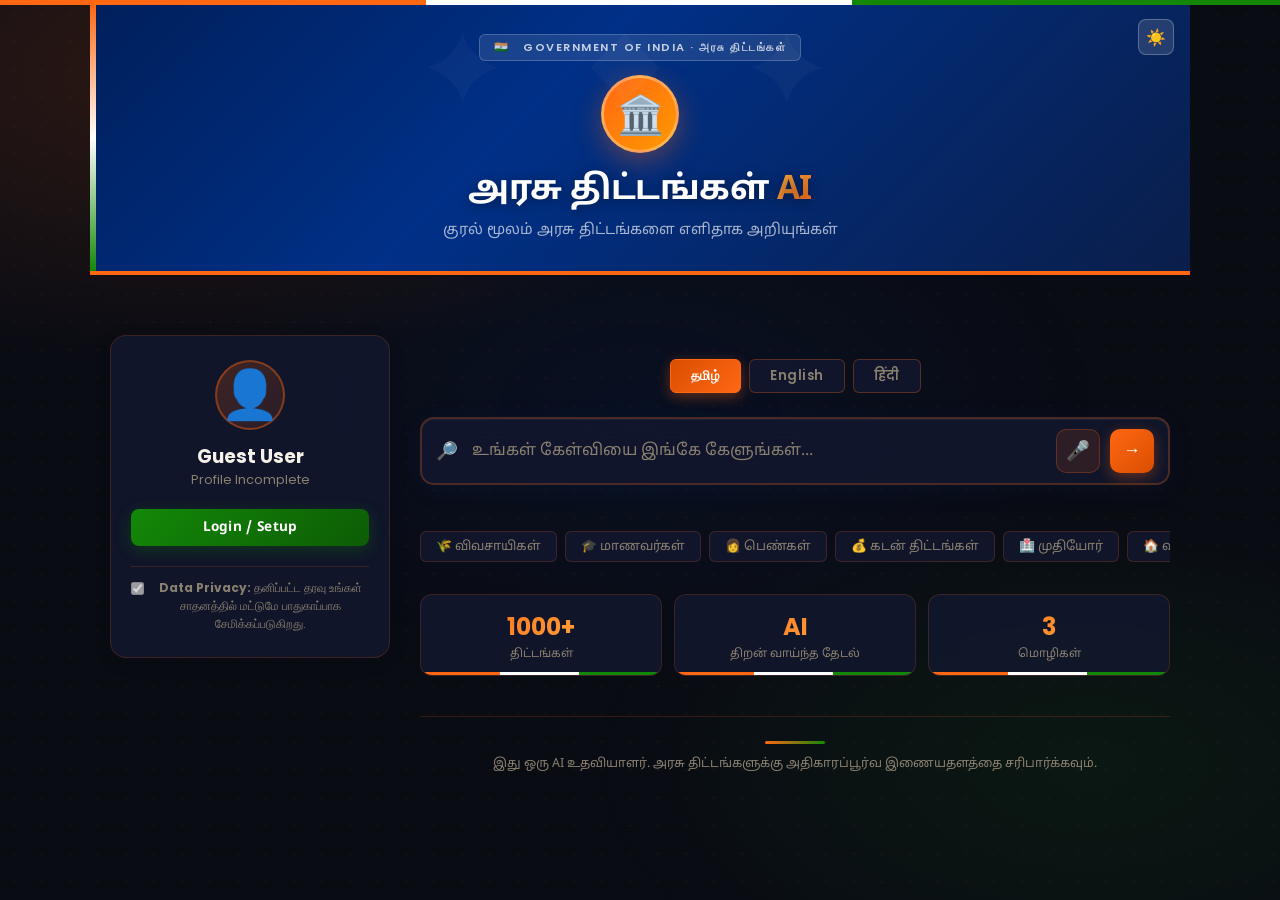
==== commit 4077665b: "75% completed work" ====
--- a/index.html
+++ b/index.html
@@ -4,39 +4,75 @@
 <head>
   <meta charset="UTF-8" />
   <meta name="viewport" content="width=device-width, initial-scale=1.0" />
-  <meta name="description"
-    content="AI-powered Indian Government Scheme Search — search 1000+ schemes in Tamil, English & Hindi with voice input." />
+  <meta name="description" content="AI-powered Indian Government Scheme Search — search 1000+ schemes in Tamil, English & Hindi with voice input." />
   <title>அரசு திட்டங்கள் AI | GovScheme AI</title>
+
   <!-- Google Fonts -->
   <link
     href="https://fonts.googleapis.com/css2?family=Noto+Sans+Tamil:wght@300;400;600;700&family=Poppins:wght@300;400;600;700&family=Tiro+Devanagari+Hindi:ital@0;1&display=swap"
     rel="stylesheet" />
+
   <!-- Stylesheet -->
   <link rel="stylesheet" href="style.css" />
+
 </head>
 
 <body>
+
   <!-- Indian Tricolor Top Bar (like govt portals) -->
   <div class="tricolor-bar"></div>
-  <div class="container">
+
+  <div class="container max-w-wide">
+
     <!-- ── HEADER ── -->
     <header>
       <div class="gov-header-band">
+
         <!-- Theme Toggle -->
         <div style="position:absolute; top:14px; right:16px; z-index:2;">
-          <button class="icon-btn" id="themeBtn" onclick="toggleTheme()" style="background:rgba(255,255,255,0.12); border:1px solid rgba(255,255,255,0.25);
+          <button class="icon-btn" id="themeBtn" onclick="toggleTheme()"
+            style="background:rgba(255,255,255,0.12); border:1px solid rgba(255,255,255,0.25);
                    color:#fff; width:36px; height:36px; font-size:1rem; border-radius:8px;">☀️</button>
         </div>
+
         <div class="gov-badge">🇮🇳 &nbsp; Government of India · அரசு திட்டங்கள்</div>
         <div class="emblem">🏛️</div>
         <h1>அரசு திட்டங்கள் <span>AI</span></h1>
         <p id="ui-subtitle">குரல் மூலம் அரசு திட்டங்களை எளிதாக அறியுங்கள்</p>
+
       </div>
     </header>
 
-    <!-- ── MAIN CONTENT ── -->
-    <div class="main-content">
-      <!-- Language Toggle -->
+    <!-- ── APP GRID ── -->
+    <div class="app-grid">
+      
+      <!-- ── SIDEBAR ── -->
+      <aside class="profile-sidebar" id="sidebar">
+        <div class="sidebar-box glass-panel">
+          <div class="profile-header">
+            <div class="avatar">👤</div>
+            <h3 id="aside-name" style="margin-top:8px;">Guest User</h3>
+            <p id="aside-sub" style="font-size: 0.8rem; color: var(--muted);">Profile Incomplete</p>
+          </div>
+          <div class="progress-wrap" id="progWrap" style="display:none; margin-top:16px;">
+            <div class="prog-text" style="display:flex; justify-content:space-between; font-size:0.75rem; margin-bottom:4px; font-weight:600;"><span id="progLabel">Completion</span> <span id="progValue" style="color:var(--accent);">0%</span></div>
+            <div class="prog-bar-bg" style="height:6px; background:rgba(255,103,19,0.1); border-radius:3px; overflow:hidden;"><div class="prog-bar-fill" id="progFill" style="height:100%; width:0%; background:var(--accent); transition:width 0.4s;"></div></div>
+          </div>
+          <button class="apply-btn w-full" style="margin-top: 20px; width:100%; justify-content:center;" onclick="openProfileModal()" id="btn-login">Login / Setup</button>
+          
+          <div class="privacy-note" style="margin-top:20px; font-size: 0.75rem; color: var(--muted); border-top: 1px solid var(--card-border); padding-top: 12px;">
+            <label style="display: flex; gap: 8px; align-items: flex-start;">
+              <input type="checkbox" id="privacy-toggle" checked disabled style="margin-top:3px;" />
+              <span id="ui-privacy-txt"><strong>Data Privacy:</strong> All data is stored locally safely via Privacy by Design.</span>
+            </label>
+          </div>
+        </div>
+      </aside>
+
+      <!-- ── MAIN CONTENT ── -->
+      <div class="main-content">
+
+        <!-- Language Toggle -->
       <div class="lang-toggle">
         <button class="lang-btn active" onclick="setLang('ta')" id="btn-ta">தமிழ்</button>
         <button class="lang-btn" onclick="setLang('en')" id="btn-en">English</button>
@@ -50,8 +86,10 @@
         <button class="icon-btn mic-btn" id="micBtn" onclick="startVoice()" title="குரல் உள்ளீடு">🎤</button>
         <button class="icon-btn search-btn" onclick="search()" title="தேடு">→</button>
       </div>
+
       <!-- Voice Status -->
       <div class="voice-status" id="voiceStatus">🎙️ கேட்கிறேன்... பேசுங்கள்</div>
+
       <!-- Quick Chips -->
       <div class="chips" id="ui-chips">
         <div class="chip" onclick="quickSearch('விவசாயிகள் திட்டங்கள்')">🌾 விவசாயிகள்</div>
@@ -61,8 +99,9 @@
         <div class="chip" onclick="quickSearch('health scheme elderly')">🏥 முதியோர்</div>
         <div class="chip" onclick="quickSearch('housing scheme poor')">🏠 வீட்டு உதவி</div>
       </div>
-      <!-- Stats Bar -->
-      <div class="stats">
+
+      <!-- Dashboard Stats / Profile Summary Replacement -->
+      <div class="stats" id="stats-bar">
         <div class="stat-card">
           <div class="num">1000+</div>
           <div class="label" id="ui-stat1">திட்டங்கள்</div>
@@ -76,25 +115,146 @@
           <div class="label" id="ui-stat3">மொழிகள்</div>
         </div>
       </div>
+      
+      <div class="profile-dashboard glass-panel" id="profile-dashboard" style="display:none; margin-top:24px; padding:20px; border-radius:12px; border:1px solid var(--card-border);">
+        <h3 style="margin-bottom: 4px; font-size:1.1rem; color:var(--accent);" id="ui-rec-title">⭐ Top Recommended for You</h3>
+        <p style="font-size:0.85rem; color:var(--muted); margin-bottom: 15px;" id="ui-rec-txt">Based on your age, income, and occupation.</p>
+        <button class="apply-btn w-full" style="width:100%; justify-content:center; background:#ff8c00; color:white; font-size:0.95rem; display:flex; gap:8px;" onclick="checkAllEligible()" id="btn-check-all">
+          <span>🔎</span> <span id="ui-check-all-txt">Check All Eligible Schemes</span>
+        </button>
+      </div>
+
       <!-- Results -->
       <div class="divider" id="resultDivider" style="display:none">முடிவுகள்</div>
       <div id="result"></div>
+
       <!-- Footer -->
       <footer>
         <p id="ui-footer">இது ஒரு AI உதவியாளர். அரசு திட்டங்களுக்கு அதிகாரப்பூர்வ இணையதளத்தை சரிபார்க்கவும்.</p>
       </footer>
+
     </div><!-- /main-content -->
+
+    </div><!-- /app-grid -->
   </div><!-- /container -->
+
+  <!-- Auth / Profile Modal (Advanced 2-Tier Version) -->
+  <div class="modal-overlay" id="profileModal" style="display:none;">
+    <div class="modal-content glass-panel" style="max-width:700px; width:95%; max-height:90vh; overflow-y:auto; position:relative; padding:30px; border-radius:16px;">
+      <button class="close-modal" onclick="closeProfileModal()" style="position:absolute; top:15px; right:15px; background:transparent; border:none; font-size:1.5rem; color:var(--muted); cursor:pointer;">✕</button>
+      <h2 id="ui-modal-title" style="margin-bottom:8px; font-family:var(--tamil-font);">Complete Your Profile</h2>
+      <p id="ui-modal-desc" style="font-size:0.9rem; color:var(--muted); margin-bottom:24px;">Provide details for personalized schemes.</p>
+      
+      <form id="profileForm" onsubmit="saveProfile(event)">
+        
+        <!-- Section 1 -->
+        <h3 style="font-size:1rem; color:var(--accent); margin-bottom:12px; border-bottom:1px solid #eee; padding-bottom:6px;">Basics & Demographics</h3>
+        <div class="form-group" style="margin-bottom:16px;">
+          <label id="lbl-name">Full Name</label>
+          <input type="text" id="pf-name" required placeholder="User Name" style="width:100%; padding:10px; border:1px solid var(--card-border); border-radius:8px; font-family:var(--body-font);" />
+        </div>
+        <div class="form-grid" style="display:grid; grid-template-columns: 1fr 1fr; gap:16px; margin-bottom:20px;">
+          <div class="form-group">
+            <label id="lbl-age">Age Bracket</label>
+            <select id="pf-age" required>
+              <option value="">Select...</option>
+              <option value="18-25">18-25</option>
+              <option value="26-35">26-35</option>
+              <option value="36-45">36-45</option>
+              <option value="46-60">46-60</option>
+              <option value="60+">60+</option>
+            </select>
+          </div>
+          <div class="form-group">
+            <label id="lbl-gender">Gender</label>
+            <select id="pf-gender" required>
+              <option value="">Select...</option>
+              <option value="Male">Male</option>
+              <option value="Female">Female</option>
+              <option value="Transgender">Transgender</option>
+            </select>
+          </div>
+          <div class="form-group">
+            <label id="lbl-income">Annual Income Range</label>
+            <select id="pf-income" required>
+              <option value="">Select...</option>
+              <option value="Below ₹1,00,000">Below ₹1,00,000</option>
+              <option value="₹1,00,000 - ₹2,50,000">₹1,00,000 - ₹2,50,000</option>
+              <option value="₹2,50,000 - ₹5,00,000">₹2,50,000 - ₹5,00,000</option>
+              <option value="₹5,00,000 - ₹8,00,000">₹5,00,000 - ₹8,00,000</option>
+              <option value="Above ₹8,00,000">Above ₹8,00,000</option>
+            </select>
+          </div>
+          <div class="form-group">
+            <label id="lbl-cat">Category</label>
+            <select id="pf-cat" required>
+              <option value="">General</option>
+              <option value="OBC">OBC</option>
+              <option value="SC">SC</option>
+              <option value="ST">ST</option>
+            </select>
+          </div>
+        </div>
+
+        <!-- Section 2 -->
+        <h3 style="font-size:1rem; color:var(--accent); margin-bottom:12px; border-bottom:1px solid #eee; padding-bottom:6px;">Education & Occupation (L1/L2)</h3>
+        <div class="form-grid" style="display:grid; grid-template-columns: 1fr 1fr; gap:16px; margin-bottom:20px;">
+          <div class="form-group">
+            <label id="lbl-edu1">Education Level</label>
+            <select id="pf-edu-l1"><option value="">Select...</option></select>
+          </div>
+          <div class="form-group">
+            <label id="lbl-edu2">Field of Study</label>
+            <select id="pf-edu-l2" disabled><option value="">- Wait for L1 -</option></select>
+          </div>
+          <div class="form-group">
+            <label id="lbl-occ1">Occupation Sector</label>
+            <select id="pf-occ-l1"><option value="">Select...</option></select>
+          </div>
+          <div class="form-group">
+            <label id="lbl-occ2">Occupation Role</label>
+            <select id="pf-occ-l2" disabled><option value="">- Wait for L1 -</option></select>
+          </div>
+        </div>
+        
+        <!-- Section 3 -->
+        <h3 style="font-size:1rem; color:var(--accent); margin-bottom:12px; border-bottom:1px solid #eee; padding-bottom:6px;">Misc</h3>
+        <div class="form-grid" style="display:grid; grid-template-columns: 1fr 1fr; gap:16px;">
+          <div class="form-group">
+            <label id="lbl-dis">Disability Status</label>
+            <select id="pf-disabled">
+              <option value="None">None</option>
+              <option value="Visual">Visual</option>
+              <option value="Hearing">Hearing</option>
+              <option value="Locomotor">Locomotor</option>
+              <option value="Intellectual">Intellectual</option>
+            </select>
+          </div>
+          <div class="form-group">
+            <label id="lbl-state">State</label>
+            <select id="pf-state"><option value="">Select...</option></select>
+          </div>
+        </div>
+
+        <button type="submit" class="apply-btn" id="ui-modal-save" style="margin-top: 24px; width: 100%; justify-content:center; font-size:1rem;">Save Profile & Apply</button>
+      </form>
+    </div>
+  </div>
+
   <!-- Floating Audio Controls -->
   <div id="audio-controls">
     <div class="audio-waves" id="audio-wave-anim">
       <span></span><span></span><span></span>
     </div>
+    <button class="ctrl-btn" id="rewindBtn" onclick="rewindSpeech()" title="Rewind">⏪</button>
     <button class="ctrl-btn" id="pauseBtn" onclick="togglePauseSynthesis()" title="Pause/Play">⏸️</button>
+    <button class="ctrl-btn" id="forwardBtn" onclick="forwardSpeech()" title="Forward">⏩</button>
     <button class="ctrl-btn" onclick="stopAll()" title="Stop">⏹️</button>
   </div>
+
   <!-- JavaScript -->
-  <script src="script.js"></script>
+  <script src="app.js"></script>
+
 </body>
 
 </html>
--- a/style.css
+++ b/style.css
@@ -6,55 +6,51 @@
 
 /* ── CSS Variables ── */
 :root {
-  --saffron: #FF6713;
-  --saffron-dk: #D94F00;
-  --saffron-lt: #FFB347;
-  --india-blue: #003087;
-  --chakra-blue: #1E56A0;
-  --india-green: #138808;
+  --saffron:        #FF6713;
+  --saffron-dk:     #D94F00;
+  --saffron-lt:     #FFB347;
+  --india-blue:     #003087;
+  --chakra-blue:    #1E56A0;
+  --india-green:    #138808;
   --india-green-dk: #0D5C05;
-  --white-cream: #FFF8F0;
+  --white-cream:    #FFF8F0;
 
   /* Semantic tokens — dark mode default */
-  --bg: #0a0c14;
-  --bg2: #0f1320;
-  --card-bg: rgba(20, 25, 50, 0.72);
-  --card-border: rgba(255, 103, 19, 0.18);
-  --accent: #FF6713;
-  --accent2: #138808;
-  --accent3: #1E56A0;
-  --text: #F5F0E8;
-  --card-text: #C8C0B0;
-  --muted: #8A8070;
-  --dt-dot: rgba(255, 103, 19, 0.06);
-  --shadow-hover: rgba(255, 103, 19, 0.15);
-  --tamil-font: 'Noto Sans Tamil', 'Poppins', sans-serif;
-  --body-font: 'Poppins', sans-serif;
+  --bg:             #0a0c14;
+  --bg2:            #0f1320;
+  --card-bg:        rgba(20, 25, 50, 0.72);
+  --card-border:    rgba(255, 103, 19, 0.18);
+  --accent:         #FF6713;
+  --accent2:        #138808;
+  --accent3:        #1E56A0;
+  --text:           #F5F0E8;
+  --card-text:      #C8C0B0;
+  --muted:          #8A8070;
+  --dt-dot:         rgba(255, 103, 19, 0.06);
+  --shadow-hover:   rgba(255, 103, 19, 0.15);
+  --tamil-font:     'Noto Sans Tamil', 'Poppins', sans-serif;
+  --body-font:      'Poppins', sans-serif;
   --header-gradient: linear-gradient(135deg, #001F5B 0%, #003087 40%, #0A1E4A 100%);
 }
 
 body.light-theme {
-  --bg: #FFF8F0;
-  --bg2: #FFF0E0;
-  --card-bg: rgba(255, 255, 255, 0.88);
-  --card-border: rgba(255, 103, 19, 0.22);
-  --accent: #D94F00;
-  --accent2: #0D5C05;
-  --accent3: #003087;
-  --text: #1A0A00;
-  --card-text: #3D2B1A;
-  --muted: #7A6050;
-  --dt-dot: rgba(255, 103, 19, 0.08);
-  --shadow-hover: rgba(0, 48, 135, 0.1);
+  --bg:             #FFF8F0;
+  --bg2:            #FFF0E0;
+  --card-bg:        rgba(255, 255, 255, 0.88);
+  --card-border:    rgba(255, 103, 19, 0.22);
+  --accent:         #D94F00;
+  --accent2:        #0D5C05;
+  --accent3:        #003087;
+  --text:           #1A0A00;
+  --card-text:      #3D2B1A;
+  --muted:          #7A6050;
+  --dt-dot:         rgba(255, 103, 19, 0.08);
+  --shadow-hover:   rgba(0, 48, 135, 0.1);
   --header-gradient: linear-gradient(135deg, #003087 0%, #1E56A0 50%, #003087 100%);
 }
 
 /* ── Reset ── */
-* {
-  box-sizing: border-box;
-  margin: 0;
-  padding: 0;
-}
+* { box-sizing: border-box; margin: 0; padding: 0; }
 
 body {
   font-family: var(--body-font);
@@ -65,49 +61,28 @@
 }
 
 /* ── Scrollbar ── */
-::-webkit-scrollbar {
-  width: 8px;
-}
-
-::-webkit-scrollbar-track {
-  background: var(--bg);
-}
-
+::-webkit-scrollbar { width: 8px; }
+::-webkit-scrollbar-track { background: var(--bg); }
 ::-webkit-scrollbar-thumb {
   background: linear-gradient(var(--saffron), var(--india-green));
   border-radius: 4px;
 }
-
-::-webkit-scrollbar-thumb:hover {
-  opacity: 0.8;
-}
+::-webkit-scrollbar-thumb:hover { opacity: 0.8; }
 
 /* ── Animated Background — warm Indian sunset ── */
 @keyframes bgPulse {
-  0% {
-    opacity: 0.7;
-    transform: scale(1) translate(0, 0);
-  }
-
-  50% {
-    opacity: 1;
-    transform: scale(1.04) translate(-1%, 1%);
-  }
-
-  100% {
-    opacity: 0.7;
-    transform: scale(1) translate(0, 0);
-  }
+  0%   { opacity: 0.7; transform: scale(1) translate(0, 0); }
+  50%  { opacity: 1;   transform: scale(1.04) translate(-1%, 1%); }
+  100% { opacity: 0.7; transform: scale(1) translate(0, 0); }
 }
 
 body::before {
   content: '';
-  position: fixed;
-  inset: 0;
+  position: fixed; inset: 0;
   background:
-    radial-gradient(ellipse 80% 55% at 15% 8%, rgba(255, 103, 19, 0.14) 0%, transparent 60%),
-    radial-gradient(ellipse 65% 50% at 85% 85%, rgba(19, 136, 8, 0.10) 0%, transparent 60%),
-    radial-gradient(ellipse 55% 45% at 50% 45%, rgba(0, 48, 135, 0.12) 0%, transparent 65%);
+    radial-gradient(ellipse 80% 55% at 15% 8%,  rgba(255, 103, 19, 0.14) 0%, transparent 60%),
+    radial-gradient(ellipse 65% 50% at 85% 85%, rgba(19, 136, 8,  0.10) 0%, transparent 60%),
+    radial-gradient(ellipse 55% 45% at 50% 45%, rgba(0,  48, 135, 0.12) 0%, transparent 65%);
   animation: bgPulse 18s ease-in-out infinite alternate;
   pointer-events: none;
   z-index: 0;
@@ -116,8 +91,7 @@
 /* ── Dot grid ── */
 body::after {
   content: '';
-  position: fixed;
-  inset: 0;
+  position: fixed; inset: 0;
   background-image: radial-gradient(circle, var(--dt-dot) 1px, transparent 1px);
   background-size: 28px 28px;
   pointer-events: none;
@@ -128,13 +102,11 @@
 .tricolor-bar {
   height: 5px;
   background: linear-gradient(90deg,
-      #FF6713 0% 33.3%,
-      #FFFFFF 33.3% 66.6%,
-      #138808 66.6% 100%);
+    #FF6713 0% 33.3%,
+    #FFFFFF 33.3% 66.6%,
+    #138808 66.6% 100%);
   position: fixed;
-  top: 0;
-  left: 0;
-  right: 0;
+  top: 0; left: 0; right: 0;
   z-index: 1000;
 }
 
@@ -170,8 +142,7 @@
   position: absolute;
   font-size: 6rem;
   color: rgba(255, 255, 255, 0.03);
-  top: -10px;
-  left: 50%;
+  top: -10px; left: 50%;
   transform: translateX(-50%);
   letter-spacing: 30px;
   pointer-events: none;
@@ -180,23 +151,14 @@
 .gov-header-band::after {
   content: '';
   position: absolute;
-  left: 0;
-  top: 0;
-  bottom: 0;
+  left: 0; top: 0; bottom: 0;
   width: 6px;
   background: linear-gradient(180deg, #FF6713, #FFFFFF 50%, #138808);
 }
 
 @keyframes emblemPulse {
-  0% {
-    box-shadow: 0 8px 28px rgba(255, 103, 19, 0.35);
-    transform: translateY(0) rotate(0deg);
-  }
-
-  100% {
-    box-shadow: 0 14px 50px rgba(255, 103, 19, 0.6);
-    transform: translateY(-4px) rotate(3deg);
-  }
+  0%   { box-shadow: 0 8px 28px rgba(255, 103, 19, 0.35); transform: translateY(0) rotate(0deg); }
+  100% { box-shadow: 0 14px 50px rgba(255, 103, 19, 0.6);  transform: translateY(-4px) rotate(3deg); }
 }
 
 .emblem {
@@ -256,9 +218,7 @@
 }
 
 /* ── Main Content ── */
-.main-content {
-  padding-top: 24px;
-}
+.main-content { padding-top: 24px; }
 
 /* ── Lang Toggle ── */
 .lang-toggle {
@@ -328,9 +288,7 @@
   padding: 6px 4px;
 }
 
-#query::placeholder {
-  color: var(--muted);
-}
+#query::placeholder { color: var(--muted); }
 
 .icon-btn {
   width: 44px;
@@ -389,20 +347,26 @@
   opacity: 0;
 }
 
-.voice-status.show {
-  opacity: 1;
-}
+.voice-status.show { opacity: 1; }
 
 /* ── Quick Chips ── */
 .chips {
   display: flex;
-  flex-wrap: wrap;
   gap: 8px;
   margin-top: 16px;
+  overflow-x: auto;
+  padding-bottom: 8px;
+  scrollbar-width: none;
+  -webkit-overflow-scrolling: touch;
   animation: fadeUp 0.7s 0.2s ease both;
 }
 
+.chips::-webkit-scrollbar {
+  display: none;
+}
+
 .chip {
+  flex: 0 0 auto;
   padding: 6px 15px;
   border-radius: 6px;
   border: 1.5px solid rgba(255, 103, 19, 0.2);
@@ -447,9 +411,7 @@
 .stat-card::after {
   content: '';
   position: absolute;
-  bottom: 0;
-  left: 0;
-  right: 0;
+  bottom: 0; left: 0; right: 0;
   height: 3px;
   background: linear-gradient(90deg, var(--saffron) 33%, #fff 33% 66%, var(--india-green) 66%);
 }
@@ -490,14 +452,12 @@
   text-transform: uppercase;
 }
 
-.divider::before,
-.divider::after {
+.divider::before, .divider::after {
   content: '';
   flex: 1;
   height: 1px;
   background: linear-gradient(90deg, transparent, var(--card-border));
 }
-
 .divider::after {
   background: linear-gradient(90deg, var(--card-border), transparent);
 }
@@ -505,9 +465,7 @@
 /* ═══════════════════════════════════════
    RESULT CARDS — Premium Indian Gov Style
    ═══════════════════════════════════════ */
-#result {
-  animation: fadeUp 0.5s ease both;
-}
+#result { animation: fadeUp 0.5s ease both; }
 
 .scheme-card {
   background: var(--card-bg);
@@ -526,9 +484,7 @@
 .scheme-card::before {
   content: '';
   position: absolute;
-  left: 0;
-  top: 0;
-  bottom: 0;
+  left: 0; top: 0; bottom: 0;
   width: 5px;
   background: linear-gradient(180deg, #FF6713 0%, #FFFFFF 50%, #138808 100%);
   border-radius: 5px 0 0 5px;
@@ -537,8 +493,7 @@
 .scheme-card::after {
   content: '☸';
   position: absolute;
-  top: -8px;
-  right: 14px;
+  top: -8px; right: 14px;
   font-size: 5rem;
   color: rgba(255, 103, 19, 0.04);
   pointer-events: none;
@@ -611,9 +566,7 @@
   color: #1a9e10;
 }
 
-.tts-en:hover {
-  background: rgba(19, 136, 8, 0.22);
-}
+.tts-en:hover { background: rgba(19, 136, 8, 0.22); }
 
 .tts-ta {
   background: rgba(255, 103, 19, 0.1);
@@ -621,19 +574,11 @@
   color: var(--accent);
 }
 
-.tts-ta:hover {
-  background: rgba(255, 103, 19, 0.22);
-}
-
-.tts-group {
-  display: flex;
-  gap: 6px;
-  flex-shrink: 0;
-}
-
-.card-section {
-  margin-top: 12px;
-}
+.tts-ta:hover { background: rgba(255, 103, 19, 0.22); }
+
+.tts-group { display: flex; gap: 6px; flex-shrink: 0; }
+
+.card-section { margin-top: 12px; }
 
 .section-label {
   font-size: 0.7rem;
@@ -643,13 +588,8 @@
   margin-bottom: 5px;
 }
 
-.section-label.elig {
-  color: var(--accent2);
-}
-
-.section-label.bene {
-  color: var(--accent3);
-}
+.section-label.elig  { color: var(--accent2); }
+.section-label.bene  { color: var(--accent3); }
 
 .section-text {
   font-family: var(--tamil-font);
@@ -711,9 +651,7 @@
   box-shadow: 0 7px 22px rgba(19, 136, 8, 0.45);
 }
 
-.apply-btn:active {
-  transform: translateY(0);
-}
+.apply-btn:active { transform: translateY(0); }
 
 .action-btn-row {
   display: flex;
@@ -744,9 +682,7 @@
   animation: fadeDown 0.3s ease both;
 }
 
-.apply-box.open {
-  display: block;
-}
+.apply-box.open { display: block; }
 
 /* ── Empty / Loading ── */
 .state-box {
@@ -756,14 +692,8 @@
   font-family: var(--tamil-font);
 }
 
-.state-box .icon {
-  font-size: 3rem;
-  margin-bottom: 12px;
-}
-
-.state-box p {
-  font-size: 0.95rem;
-}
+.state-box .icon { font-size: 3rem; margin-bottom: 12px; }
+.state-box p { font-size: 0.95rem; }
 
 .spinner {
   width: 40px;
@@ -778,8 +708,7 @@
 /* ── Audio Controls ── */
 #audio-controls {
   position: fixed;
-  bottom: 30px;
-  right: 30px;
+  bottom: 30px; right: 30px;
   background: var(--card-bg);
   backdrop-filter: blur(18px);
   border: 1px solid var(--accent);
@@ -805,10 +734,7 @@
   transition: transform 0.2s;
 }
 
-.ctrl-btn:hover {
-  transform: scale(1.15);
-  color: var(--accent);
-}
+.ctrl-btn:hover { transform: scale(1.15); color: var(--accent); }
 
 .audio-waves {
   display: flex;
@@ -826,17 +752,9 @@
   animation: wave 1s infinite alternate;
 }
 
-.audio-waves.paused span {
-  animation-play-state: paused;
-}
-
-.audio-waves span:nth-child(2) {
-  animation-delay: 0.2s;
-}
-
-.audio-waves span:nth-child(3) {
-  animation-delay: 0.4s;
-}
+.audio-waves.paused span { animation-play-state: paused; }
+.audio-waves span:nth-child(2) { animation-delay: 0.2s; }
+.audio-waves span:nth-child(3) { animation-delay: 0.4s; }
 
 /* ── Footer ── */
 footer {
@@ -859,72 +777,110 @@
   border-radius: 2px;
 }
 
+/* ── Identity & Grid ── */
+.max-w-wide { max-width: 1100px; }
+
+@media (min-width: 768px) {
+  .app-grid {
+    display: grid;
+    grid-template-columns: 280px 1fr;
+    gap: 30px;
+    align-items: start;
+    margin-top: 24px;
+  }
+}
+@media (max-width: 767px) {
+  .profile-sidebar { margin-bottom: 24px; position: static !important; }
+  .profile-sidebar .sidebar-box { background: var(--bg2) !important; backdrop-filter: none !important; }
+  .form-grid { grid-template-columns: 1fr !important; }
+}
+
+.glass-panel {
+  background: var(--card-bg);
+  backdrop-filter: blur(16px);
+  border: 1px solid var(--card-border);
+  box-shadow: 0 4px 20px rgba(0, 0, 0, 0.08);
+}
+
+.profile-sidebar { position: sticky; top: 20px; }
+.sidebar-box { padding: 24px 20px; border-radius: 16px; text-align: center; }
+.sidebar-box .avatar {
+  font-size: 3rem; width: 70px; height: 70px; margin: 0 auto 12px;
+  background: linear-gradient(135deg, rgba(255, 103, 19, 0.2), rgba(255, 103, 19, 0.1));
+  border: 2px solid rgba(255, 103, 19, 0.4); border-radius: 50%;
+  display: flex; align-items: center; justify-content: center;
+}
+
+.form-group { display: flex; flex-direction: column; text-align: left; }
+.form-group label {
+  font-size: 0.8rem; font-weight: 600; color: var(--muted);
+  margin-bottom: 6px; font-family: var(--tamil-font);
+}
+.form-group input, .form-group select {
+  padding: 10px 14px; border-radius: 8px; border: 1px solid var(--card-border);
+  background: rgba(0, 0, 0, 0.2);
+  font-family: var(--body-font); outline: none; 
+}
+body.light-theme .form-group input, body.light-theme .form-group select {
+  background: rgba(255, 255, 255, 0.6); color: #000;
+}
+.form-group input:focus, .form-group select:focus {
+  border-color: var(--accent); box-shadow: 0 0 0 3px rgba(255, 103, 19, 0.15);
+}
+
+.modal-overlay {
+  position: fixed; inset: 0; background: rgba(0, 0, 0, 0.6);
+  backdrop-filter: blur(5px); z-index: 99999;
+  display: flex; align-items: center; justify-content: center;
+  padding: 20px; animation: fadeIn 0.3s ease both;
+}
+
+@keyframes fadeIn { from { opacity: 0; } to { opacity: 1; } }
+
+.qualify-match {
+  display: inline-block; background: rgba(19, 136, 8, 0.15); color: var(--accent2);
+  padding: 4px 10px; border-radius: 20px; font-size: 0.75rem; font-weight: 600;
+  margin: 4px 4px 0 0; border: 1px solid rgba(19, 136, 8, 0.3);
+}
+
+.match-ring {
+  position: absolute; top: 18px; right: 20px; width: 48px; height: 48px;
+  border-radius: 50%; background: var(--card-bg); border: 4px solid var(--accent);
+  display: flex; align-items: center; justify-content: center;
+  font-weight: 700; font-size: 0.9rem; color: var(--accent);
+  box-shadow: 0 4px 10px rgba(255, 103, 19, 0.2); z-index:2;
+}
+.match-ring::before {
+  content: 'Match'; position: absolute; bottom: -18px; font-size: 0.55rem;
+  color: var(--accent); text-transform: uppercase; font-weight: 700;
+}
+
 /* ══════════════════════════════════════════════════
    KEYFRAME ANIMATIONS
    ══════════════════════════════════════════════════ */
 @keyframes fadeDown {
-  from {
-    opacity: 0;
-    transform: translateY(-18px);
-  }
-
-  to {
-    opacity: 1;
-    transform: translateY(0);
-  }
+  from { opacity: 0; transform: translateY(-18px); }
+  to   { opacity: 1; transform: translateY(0); }
 }
 
 @keyframes fadeUp {
-  from {
-    opacity: 0;
-    transform: translateY(16px);
-  }
-
-  to {
-    opacity: 1;
-    transform: translateY(0);
-  }
+  from { opacity: 0; transform: translateY(16px); }
+  to   { opacity: 1; transform: translateY(0); }
 }
 
 @keyframes slideIn {
-  from {
-    opacity: 0;
-    transform: translateX(-12px);
-  }
-
-  to {
-    opacity: 1;
-    transform: translateX(0);
-  }
+  from { opacity: 0; transform: translateX(-12px); }
+  to   { opacity: 1; transform: translateX(0); }
 }
 
 @keyframes pulse {
-
-  0%,
-  100% {
-    box-shadow: 0 0 0 0 rgba(255, 103, 19, 0.5);
-  }
-
-  50% {
-    box-shadow: 0 0 0 10px rgba(255, 103, 19, 0);
-  }
-}
-
-@keyframes spin {
-  to {
-    transform: rotate(360deg);
-  }
-}
-
-@keyframes wave {
-  0% {
-    height: 20%;
-  }
-
-  100% {
-    height: 100%;
-  }
-}
+  0%, 100% { box-shadow: 0 0 0 0 rgba(255, 103, 19, 0.5); }
+  50%       { box-shadow: 0 0 0 10px rgba(255, 103, 19, 0); }
+}
+
+@keyframes spin { to { transform: rotate(360deg); } }
+
+@keyframes wave { 0% { height: 20%; } 100% { height: 100%; } }
 
 /* ══════════════════════════════════════════════════
    MOBILE-FIRST RESPONSIVE SYSTEM
@@ -933,468 +889,141 @@
 
 /* ── Tablet (≤768px) ── */
 @media (max-width: 768px) {
-  .container {
-    padding: 5px 14px 80px;
-  }
-
-  .gov-header-band {
-    padding: 22px 16px 28px;
-  }
-
-  .gov-badge {
-    font-size: 0.65rem;
-    padding: 4px 10px;
-    letter-spacing: 0.8px;
-  }
-
-  .emblem {
-    width: 66px;
-    height: 66px;
-    font-size: 32px;
-    margin-bottom: 12px;
-  }
-
-  header h1 {
-    font-size: clamp(1.2rem, 5vw, 1.7rem);
-  }
-
-  header p {
-    font-size: 0.85rem;
-  }
-
-  .lang-toggle {
-    margin: 0 0 18px;
-    gap: 6px;
-  }
-
-  .lang-btn {
-    padding: 7px 16px;
-    font-size: 0.8rem;
-    min-height: 36px;
-  }
-
-  .search-wrap {
-    border-radius: 12px;
-    padding: 8px 12px;
-    gap: 8px;
-  }
-
-  #query {
-    font-size: 0.95rem;
-    padding: 4px 2px;
-  }
-
-  .icon-btn {
-    width: 42px;
-    height: 42px;
-    font-size: 1.1rem;
-  }
-
-  .chips {
-    gap: 7px;
-    margin-top: 14px;
-  }
-
-  .chip {
-    padding: 7px 13px;
-    font-size: 0.78rem;
-    min-height: 34px;
-  }
-
-  .stats {
-    gap: 8px;
-    margin-top: 18px;
-  }
-
-  .stat-card {
-    padding: 12px 14px;
-    border-radius: 10px;
-  }
-
-  .stat-card .num {
-    font-size: 1.25rem;
-  }
-
-  .stat-card .label {
-    font-size: 0.7rem;
-  }
-
-  .scheme-card {
-    padding: 18px 16px;
-    border-radius: 14px;
-    margin-bottom: 12px;
-  }
-
-  .card-title {
-    font-size: 0.95rem;
-  }
-
-  .tts-btn {
-    padding: 6px 10px;
-    font-size: 0.75rem;
-    min-height: 34px;
-  }
-
-  .apply-btn {
-    padding: 9px 18px;
-    font-size: 0.82rem;
-    min-height: 40px;
-  }
-
-  .action-btn-row {
-    gap: 8px;
-    margin-top: 14px;
-  }
-
+  .container { padding: 5px 14px 80px; }
+  .gov-header-band { margin: 0 -14px; padding: 22px 14px 28px; }
+  .gov-badge { font-size: 0.65rem; padding: 4px 10px; letter-spacing: 0.8px; }
+  .emblem { width: 66px; height: 66px; font-size: 32px; margin-bottom: 12px; }
+  header h1 { font-size: clamp(1.2rem, 5vw, 1.7rem); }
+  header p { font-size: 0.85rem; }
+  .lang-toggle { margin: 0 0 18px; gap: 6px; }
+  .lang-btn { padding: 7px 16px; font-size: 0.8rem; min-height: 36px; }
+  .search-wrap { border-radius: 12px; padding: 8px 12px; gap: 8px; }
+  #query { font-size: 0.95rem; padding: 4px 2px; }
+  .icon-btn { width: 42px; height: 42px; font-size: 1.1rem; }
+  .chips { gap: 7px; margin-top: 14px; }
+  .chip { padding: 7px 13px; font-size: 0.78rem; min-height: 34px; }
+  .stats { gap: 8px; margin-top: 18px; }
+  .stat-card { padding: 12px 14px; border-radius: 10px; }
+  .stat-card .num { font-size: 1.25rem; }
+  .stat-card .label { font-size: 0.7rem; }
+  .scheme-card { padding: 18px 16px; border-radius: 14px; margin-bottom: 12px; }
+  .card-title { font-size: 0.95rem; }
+  .tts-btn { padding: 6px 10px; font-size: 0.75rem; min-height: 34px; }
+  .apply-btn { padding: 9px 18px; font-size: 0.82rem; min-height: 40px; }
+  .action-btn-row { gap: 8px; margin-top: 14px; }
   #audio-controls {
-    bottom: 16px;
-    right: 14px;
-    left: 14px;
-    border-radius: 14px;
-    padding: 10px 18px;
+    bottom: 16px; right: 14px; left: 14px;
+    border-radius: 14px; padding: 10px 18px;
     justify-content: space-between;
   }
 }
 
 /* ── Phone (≤480px) ── */
 @media (max-width: 480px) {
-  body {
-    word-break: break-word;
-    overflow-wrap: break-word;
-  }
-
-  .tricolor-bar {
-    height: 4px;
-  }
-
-  .container {
-    padding: 4px 12px 90px;
-  }
-
-  .gov-header-band {
-    padding: 18px 14px 24px;
-    margin: 0 -12px;
-  }
-
-  .gov-badge {
-    font-size: 0.6rem;
-    padding: 3px 10px;
-    letter-spacing: 0.5px;
-    margin-bottom: 10px;
-  }
-
-  .gov-header-band>div[style*="position:absolute"] {
-    top: 10px;
-    right: 12px;
-  }
-
-  .emblem {
-    width: 58px;
-    height: 58px;
-    font-size: 28px;
-    margin-bottom: 10px;
-  }
-
-  header h1 {
-    font-size: clamp(1.05rem, 6vw, 1.4rem);
-    letter-spacing: 0;
-  }
-
-  header p {
-    font-size: 0.8rem;
-    margin-top: 6px;
-  }
-
-  .main-content {
-    padding-top: 18px;
-  }
-
-  .lang-toggle {
-    margin: 0 0 16px;
-    gap: 5px;
-  }
-
-  .lang-btn {
-    flex: 1;
-    padding: 8px 6px;
-    font-size: 0.78rem;
-    text-align: center;
-    border-radius: 8px;
-    min-height: 38px;
-  }
-
-  .search-wrap {
-    border-radius: 12px;
-    padding: 6px 10px;
-    gap: 6px;
-  }
-
-  #query {
-    font-size: 0.92rem;
-    padding: 5px 2px;
-    min-height: 38px;
-  }
-
-  .icon-btn {
-    width: 40px;
-    height: 40px;
-    border-radius: 8px;
-    font-size: 1rem;
-    flex-shrink: 0;
-  }
-
-  .voice-status {
-    font-size: 0.78rem;
-    margin-top: 8px;
-  }
-
-  .chips {
-    flex-wrap: wrap;
-    gap: 6px;
-    margin-top: 12px;
-  }
-
-  .chip {
-    padding: 7px 12px;
-    font-size: 0.76rem;
-    border-radius: 6px;
-    min-height: 34px;
-    display: flex;
-    align-items: center;
-  }
-
-  .stats {
-    display: grid;
-    grid-template-columns: repeat(3, 1fr);
-    gap: 7px;
-    margin-top: 14px;
-  }
-
-  .stat-card {
-    padding: 10px 8px;
-    border-radius: 10px;
-    flex-direction: column;
-    text-align: center;
-  }
-
-  .stat-card .num {
-    font-size: 1.1rem;
-  }
-
-  .stat-card .label {
-    font-size: 0.65rem;
-    margin-top: 2px;
-  }
-
-  .divider {
-    margin: 20px 0 14px;
-    font-size: 0.75rem;
-  }
-
-  .scheme-card {
-    padding: 15px 12px 15px 16px;
-    border-radius: 12px;
-    margin-bottom: 10px;
-  }
-
-  .scheme-card::before {
-    width: 4px;
-  }
-
-  .scheme-card::after {
-    font-size: 3.5rem;
-    top: -5px;
-    right: 8px;
-  }
-
-  .card-header {
-    gap: 8px;
-    margin-bottom: 6px;
-  }
-
-  .card-index {
-    width: 26px;
-    height: 26px;
-    font-size: 0.75rem;
-    border-radius: 6px;
-    flex-shrink: 0;
-  }
-
-  .card-title {
-    font-size: 0.9rem;
-    line-height: 1.35;
-  }
-
-  .tts-group.card-tts {
-    display: grid;
-    grid-template-columns: 1fr 1fr;
-    gap: 6px;
-    margin-bottom: 10px;
-  }
-
-  .tts-btn {
-    padding: 8px 6px;
-    font-size: 0.73rem;
-    text-align: center;
-    min-height: 36px;
-    border-radius: 6px;
-    justify-content: center;
-  }
-
-  .section-label {
-    font-size: 0.65rem;
-    letter-spacing: 0.8px;
-  }
-
-  .section-text {
-    font-size: 0.83rem;
-    line-height: 1.6;
-  }
-
-  .read-more {
-    font-size: 0.75rem;
-    min-height: 28px;
-    display: inline-block;
-    padding: 4px 0;
-  }
-
-  .action-btn-row {
-    flex-direction: column;
-    gap: 8px;
-    margin-top: 12px;
-  }
-
-  .apply-btn {
-    width: 100%;
-    justify-content: center;
-    padding: 11px 16px;
-    font-size: 0.82rem;
-    min-height: 44px;
-    border-radius: 8px;
-  }
-
-  .apply-box {
-    padding: 14px 12px;
-    border-radius: 10px;
-  }
-
-  .state-box {
-    padding: 36px 14px;
-  }
-
-  .state-box .icon {
-    font-size: 2.4rem;
-  }
-
-  .state-box p {
-    font-size: 0.88rem;
-  }
-
-  .spinner {
-    width: 34px;
-    height: 34px;
-  }
-
-  #audio-controls {
-    bottom: 12px;
-    right: 10px;
-    left: 10px;
-    border-radius: 12px;
-    padding: 10px 16px;
-    justify-content: space-between;
-    gap: 10px;
-  }
-
-  .ctrl-btn {
-    font-size: 1.3rem;
-    min-width: 44px;
-    min-height: 44px;
-  }
-
-  footer {
-    padding: 18px 0 0;
-    font-size: 0.72rem;
-    margin-top: 28px;
-  }
+  body { word-break: break-word; overflow-wrap: break-word; }
+  .tricolor-bar { height: 4px; }
+  .container { padding: 4px 12px 90px; }
+  .gov-header-band { padding: 18px 14px 24px; margin: 0 -12px; }
+  .gov-badge { font-size: 0.6rem; padding: 3px 10px; letter-spacing: 0.5px; margin-bottom: 10px; }
+  .gov-header-band > div[style*="position:absolute"] { top: 10px; right: 12px; }
+  .emblem { width: 58px; height: 58px; font-size: 28px; margin-bottom: 10px; }
+  header h1 { font-size: clamp(1.05rem, 6vw, 1.4rem); letter-spacing: 0; }
+  header p { font-size: 0.8rem; margin-top: 6px; }
+  .main-content { padding-top: 18px; }
+  .lang-toggle { margin: 0 0 16px; gap: 5px; }
+  .lang-btn { flex: 1; padding: 8px 6px; font-size: 0.78rem; text-align: center; border-radius: 8px; min-height: 38px; }
+  .search-wrap { border-radius: 12px; padding: 6px 10px; gap: 6px; }
+  #query { font-size: 0.92rem; padding: 5px 2px; min-height: 38px; }
+  .icon-btn { width: 40px; height: 40px; border-radius: 8px; font-size: 1rem; flex-shrink: 0; }
+  .voice-status { font-size: 0.78rem; margin-top: 8px; }
+  .chips { gap: 6px; margin-top: 12px; padding-bottom: 6px; }
+  .chip { padding: 7px 12px; font-size: 0.76rem; border-radius: 6px; min-height: 34px; display: flex; align-items: center; justify-content: center; }
+  .stats { display: grid; grid-template-columns: repeat(3, 1fr); gap: 7px; margin-top: 14px; }
+  .stat-card { padding: 10px 8px; border-radius: 10px; flex-direction: column; text-align: center; }
+  .stat-card .num { font-size: 1.1rem; }
+  .stat-card .label { font-size: 0.65rem; margin-top: 2px; }
+  .divider { margin: 20px 0 14px; font-size: 0.75rem; }
+  .scheme-card { padding: 15px 12px 15px 16px; border-radius: 12px; margin-bottom: 10px; }
+  .scheme-card::before { width: 4px; }
+  .scheme-card::after { font-size: 3.5rem; top: -5px; right: 8px; }
+  .card-header { gap: 8px; margin-bottom: 6px; }
+  .card-index { width: 26px; height: 26px; font-size: 0.75rem; border-radius: 6px; flex-shrink: 0; }
+  .card-title { font-size: 0.9rem; line-height: 1.35; }
+  .tts-group.card-tts { display: grid; grid-template-columns: 1fr 1fr; gap: 6px; margin-bottom: 10px; }
+  .tts-btn { padding: 8px 6px; font-size: 0.73rem; text-align: center; min-height: 36px; border-radius: 6px; justify-content: center; }
+  .section-label { font-size: 0.65rem; letter-spacing: 0.8px; }
+  .section-text { font-size: 0.83rem; line-height: 1.6; }
+  .read-more { font-size: 0.75rem; min-height: 28px; display: inline-block; padding: 4px 0; }
+  .action-btn-row { flex-direction: column; gap: 8px; margin-top: 12px; }
+  .apply-btn { width: 100%; justify-content: center; padding: 11px 16px; font-size: 0.82rem; min-height: 44px; border-radius: 8px; }
+  .apply-box { padding: 14px 12px; border-radius: 10px; }
+  .state-box { padding: 36px 14px; }
+  .state-box .icon { font-size: 2.4rem; }
+  .state-box p { font-size: 0.88rem; }
+  .spinner { width: 34px; height: 34px; }
+  #audio-controls { bottom: 12px; right: 10px; left: 10px; border-radius: 12px; padding: 10px 16px; justify-content: space-between; gap: 10px; }
+  .ctrl-btn { font-size: 1.3rem; min-width: 44px; min-height: 44px; }
+  footer { padding: 18px 0 0; font-size: 0.72rem; margin-top: 28px; }
 }
 
 /* ── Very small phones (≤360px) ── */
 @media (max-width: 360px) {
-  .container {
-    padding: 4px 10px 90px;
-  }
-
-  .gov-header-band {
-    margin: 0 -10px;
-    padding: 16px 12px 20px;
-  }
-
-  header h1 {
-    font-size: 1rem;
-  }
-
-  .lang-btn {
-    font-size: 0.72rem;
-    padding: 7px 4px;
-  }
-
-  .stats {
-    grid-template-columns: repeat(3, 1fr);
-    gap: 5px;
-  }
-
-  .stat-card .num {
-    font-size: 1rem;
-  }
-
-  .stat-card .label {
-    font-size: 0.6rem;
-  }
-
-  .chip {
-    font-size: 0.72rem;
-    padding: 6px 10px;
-  }
-
-  .card-title {
-    font-size: 0.85rem;
-  }
+  .container { padding: 4px 10px 90px; }
+  .gov-header-band { margin: 0 -10px; padding: 16px 12px 20px; }
+  header h1 { font-size: 1rem; }
+  .lang-btn { font-size: 0.72rem; padding: 7px 4px; }
+  .stats { grid-template-columns: repeat(3, 1fr); gap: 5px; }
+  .stat-card .num { font-size: 1rem; }
+  .stat-card .label { font-size: 0.6rem; }
+  .chip { font-size: 0.72rem; padding: 6px 10px; }
+  .card-title { font-size: 0.85rem; }
 }
 
 /* ── Safe area for notched iPhones / Android ── */
 @supports (padding-bottom: env(safe-area-inset-bottom)) {
-  .container {
-    padding-bottom: calc(80px + env(safe-area-inset-bottom));
-  }
-
-  #audio-controls {
-    bottom: calc(12px + env(safe-area-inset-bottom));
-  }
+  .container { padding-bottom: calc(80px + env(safe-area-inset-bottom)); }
+  #audio-controls { bottom: calc(12px + env(safe-area-inset-bottom)); }
 }
 
 /* ── Touch-device enhancements ── */
 @media (hover: none) and (pointer: coarse) {
-
   .scheme-card:hover,
   .stat-card:hover,
-  .chip:hover {
-    transform: none;
-  }
-
-  .chip:active {
-    background: rgba(19, 136, 8, 0.18);
-    transform: scale(0.97);
-  }
-
-  .apply-btn:active {
-    transform: scale(0.97);
-  }
-
-  .lang-btn:active {
-    opacity: 0.8;
-  }
-
-  .emblem {
-    animation-duration: 4s;
-  }
-}+  .chip:hover { transform: none; }
+  .chip:active { background: rgba(19, 136, 8, 0.18); transform: scale(0.97); }
+  .apply-btn:active { transform: scale(0.97); }
+  .lang-btn:active { opacity: 0.8; }
+  .emblem { animation-duration: 4s; }
+}
+
+/* ── Track Application Button ── */
+.track-btn {
+  background: transparent !important;
+  border: 1.5px solid var(--accent) !important;
+  color: var(--accent) !important;
+  font-size: 0.78rem !important;
+  padding: 6px 12px !important;
+}
+.track-btn:hover:not(:disabled) {
+  background: rgba(255,103,19,0.08) !important;
+}
+.track-btn:disabled {
+  border-color: var(--muted) !important;
+  color: var(--muted) !important;
+}
+
+/* ── User ID Badge hover ── */
+#user-id-badge:hover { background: rgba(255,103,19,0.14) !important; }
+
+/* ── Applied Schemes mini-list ── */
+#applied-schemes-panel .scheme-mini-row {
+  display: flex;
+  align-items: center;
+  gap: 8px;
+  padding: 6px 8px;
+  border-radius: 8px;
+  background: rgba(0,0,0,0.03);
+  border: 1px solid var(--card-border);
+  margin-bottom: 8px;
+  font-size: 0.78rem;
+}
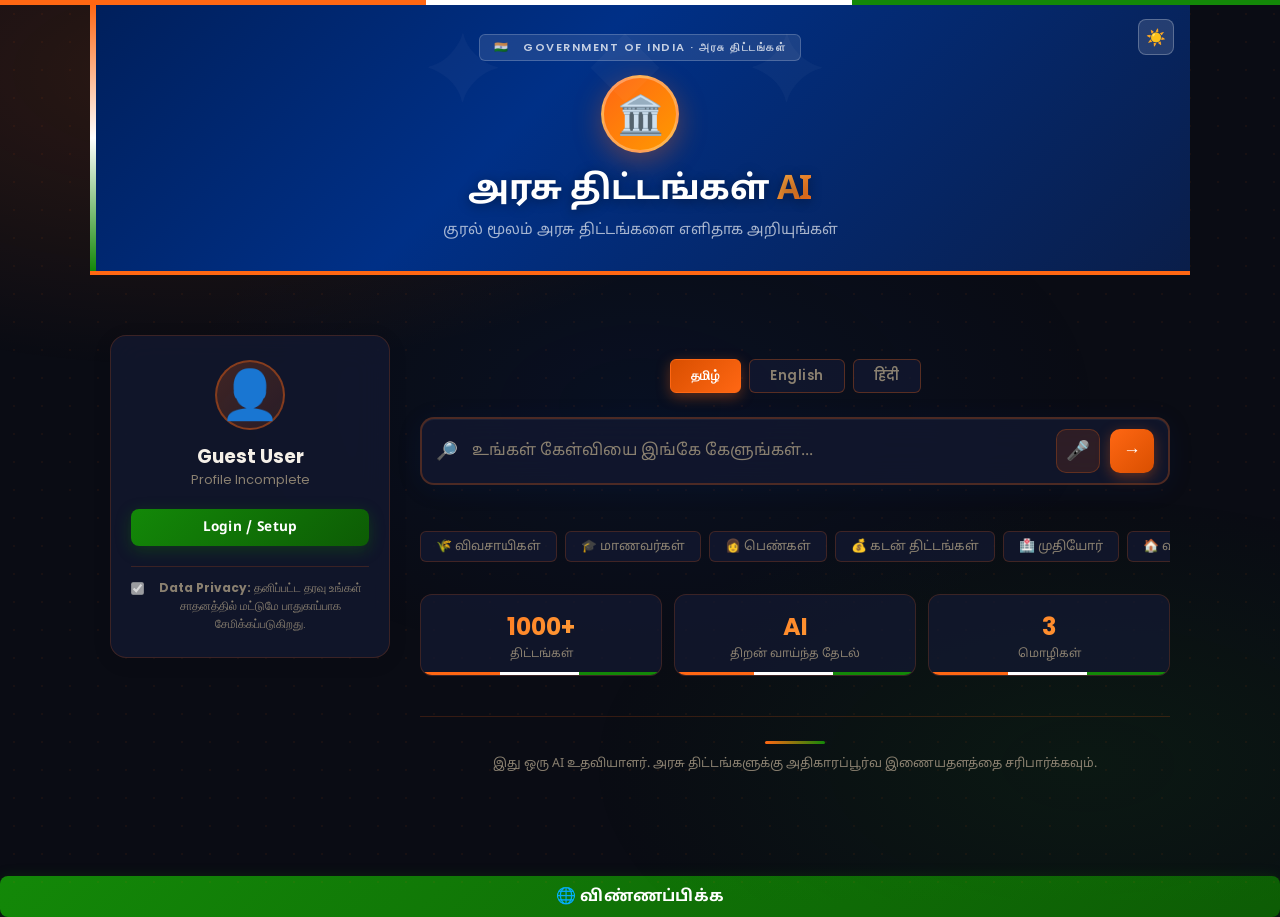
==== commit 100b223b: "Changed app.js" ====
--- a/index.html
+++ b/index.html
@@ -19,24 +19,31 @@
 
 <body>
 
+  <!-- Skip Navigation Link (WCAG 2.4.1) -->
+  <a href="#main-content" class="skip-link">Skip to main content</a>
+
+  <!-- ARIA Live Region for status announcements -->
+  <div id="aria-live-region" aria-live="polite" aria-atomic="true" class="sr-only"></div>
+
   <!-- Indian Tricolor Top Bar (like govt portals) -->
-  <div class="tricolor-bar"></div>
+  <div class="tricolor-bar" role="presentation"></div>
 
   <div class="container max-w-wide">
 
     <!-- ── HEADER ── -->
-    <header>
+    <header role="banner">
       <div class="gov-header-band">
 
         <!-- Theme Toggle -->
         <div style="position:absolute; top:14px; right:16px; z-index:2;">
           <button class="icon-btn" id="themeBtn" onclick="toggleTheme()"
+            aria-label="Switch to light mode"
             style="background:rgba(255,255,255,0.12); border:1px solid rgba(255,255,255,0.25);
                    color:#fff; width:36px; height:36px; font-size:1rem; border-radius:8px;">☀️</button>
         </div>
 
-        <div class="gov-badge">🇮🇳 &nbsp; Government of India · அரசு திட்டங்கள்</div>
-        <div class="emblem">🏛️</div>
+        <div class="gov-badge" aria-label="Government of India — Indian Government Schemes">🇮🇳 &nbsp; Government of India · அரசு திட்டங்கள்</div>
+        <div class="emblem" role="img" aria-label="Government Emblem">🏛️</div>
         <h1>அரசு திட்டங்கள் <span>AI</span></h1>
         <p id="ui-subtitle">குரல் மூலம் அரசு திட்டங்களை எளிதாக அறியுங்கள்</p>
 
@@ -47,22 +54,24 @@
     <div class="app-grid">
       
       <!-- ── SIDEBAR ── -->
-      <aside class="profile-sidebar" id="sidebar">
-        <div class="sidebar-box glass-panel">
+      <aside class="profile-sidebar" id="sidebar" aria-label="User profile and settings">
+        <div class="sidebar-box glass-panel" role="complementary">
           <div class="profile-header">
-            <div class="avatar">👤</div>
+            <div class="avatar" role="img" aria-label="User avatar">👤</div>
             <h3 id="aside-name" style="margin-top:8px;">Guest User</h3>
             <p id="aside-sub" style="font-size: 0.8rem; color: var(--muted);">Profile Incomplete</p>
           </div>
-          <div class="progress-wrap" id="progWrap" style="display:none; margin-top:16px;">
-            <div class="prog-text" style="display:flex; justify-content:space-between; font-size:0.75rem; margin-bottom:4px; font-weight:600;"><span id="progLabel">Completion</span> <span id="progValue" style="color:var(--accent);">0%</span></div>
-            <div class="prog-bar-bg" style="height:6px; background:rgba(255,103,19,0.1); border-radius:3px; overflow:hidden;"><div class="prog-bar-fill" id="progFill" style="height:100%; width:0%; background:var(--accent); transition:width 0.4s;"></div></div>
-          </div>
-          <button class="apply-btn w-full" style="margin-top: 20px; width:100%; justify-content:center;" onclick="openProfileModal()" id="btn-login">Login / Setup</button>
+          <div class="progress-wrap" id="progWrap" style="display:none; margin-top:16px;" role="group" aria-label="Profile completion progress">
+            <div class="prog-text" style="display:flex; justify-content:space-between; font-size:0.75rem; margin-bottom:4px; font-weight:600;"><span id="progLabel">Completion</span> <span id="progValue" style="color:var(--accent);" aria-live="polite">0%</span></div>
+            <div class="prog-bar-bg" role="progressbar" aria-valuenow="0" aria-valuemin="0" aria-valuemax="100" aria-labelledby="progLabel" style="height:6px; background:rgba(255,103,19,0.1); border-radius:3px; overflow:hidden;"><div class="prog-bar-fill" id="progFill" style="height:100%; width:0%; background:var(--accent); transition:width 0.4s;"></div></div>
+          </div>
+          <button class="apply-btn w-full" style="margin-top: 20px; width:100%; justify-content:center;"
+            onclick="openProfileModal()" id="btn-login"
+            aria-haspopup="dialog" aria-controls="profileModal">Login / Setup</button>
           
           <div class="privacy-note" style="margin-top:20px; font-size: 0.75rem; color: var(--muted); border-top: 1px solid var(--card-border); padding-top: 12px;">
-            <label style="display: flex; gap: 8px; align-items: flex-start;">
-              <input type="checkbox" id="privacy-toggle" checked disabled style="margin-top:3px;" />
+            <label style="display: flex; gap: 8px; align-items: flex-start;" for="privacy-toggle">
+              <input type="checkbox" id="privacy-toggle" checked disabled style="margin-top:3px;" aria-label="Data privacy — enabled by default" />
               <span id="ui-privacy-txt"><strong>Data Privacy:</strong> All data is stored locally safely via Privacy by Design.</span>
             </label>
           </div>
@@ -70,162 +79,171 @@
       </aside>
 
       <!-- ── MAIN CONTENT ── -->
-      <div class="main-content">
+      <main class="main-content" id="main-content" role="main">
 
         <!-- Language Toggle -->
-      <div class="lang-toggle">
-        <button class="lang-btn active" onclick="setLang('ta')" id="btn-ta">தமிழ்</button>
-        <button class="lang-btn" onclick="setLang('en')" id="btn-en">English</button>
-        <button class="lang-btn" onclick="setLang('hi')" id="btn-hi">हिंदी</button>
-      </div>
+      <nav class="lang-toggle" aria-label="Language selection">
+        <button class="lang-btn active" onclick="setLang('ta')" id="btn-ta" aria-pressed="true" aria-label="Tamil">தமிழ்</button>
+        <button class="lang-btn" onclick="setLang('en')" id="btn-en" aria-pressed="false" aria-label="English">English</button>
+        <button class="lang-btn" onclick="setLang('hi')" id="btn-hi" aria-pressed="false" aria-label="Hindi">हिंदी</button>
+      </nav>
 
       <!-- Search Bar -->
-      <div class="search-wrap">
-        <span style="font-size:1.1rem; color:var(--muted);">🔎</span>
-        <input type="text" id="query" placeholder="உங்கள் கேள்வியை இங்கே கேளுங்கள்..." />
-        <button class="icon-btn mic-btn" id="micBtn" onclick="startVoice()" title="குரல் உள்ளீடு">🎤</button>
-        <button class="icon-btn search-btn" onclick="search()" title="தேடு">→</button>
+      <div class="search-wrap" role="search">
+        <span style="font-size:1.1rem; color:var(--muted);" aria-hidden="true">🔎</span>
+        <label for="query" class="sr-only">Search government schemes</label>
+        <input type="text" id="query" placeholder="உங்கள் கேள்வியை இங்கே கேளுங்கள்..."
+          aria-label="Search government schemes" autocomplete="off"
+          role="searchbox" aria-haspopup="listbox" />
+        <button class="icon-btn mic-btn" id="micBtn" onclick="startVoice()"
+          aria-label="Start voice input" aria-pressed="false">🎤</button>
+        <button class="icon-btn search-btn" onclick="search()"
+          aria-label="Search">→</button>
       </div>
 
       <!-- Voice Status -->
-      <div class="voice-status" id="voiceStatus">🎙️ கேட்கிறேன்... பேசுங்கள்</div>
+      <div class="voice-status" id="voiceStatus" role="status" aria-live="polite">🎙️ கேட்கிறேன்... பேசுங்கள்</div>
 
       <!-- Quick Chips -->
-      <div class="chips" id="ui-chips">
-        <div class="chip" onclick="quickSearch('விவசாயிகள் திட்டங்கள்')">🌾 விவசாயிகள்</div>
-        <div class="chip" onclick="quickSearch('மாணவர் உதவித்தொகை')">🎓 மாணவர்கள்</div>
-        <div class="chip" onclick="quickSearch('பெண்களுக்கான திட்டங்கள்')">👩 பெண்கள்</div>
-        <div class="chip" onclick="quickSearch('loan subsidy scheme')">💰 கடன் திட்டங்கள்</div>
-        <div class="chip" onclick="quickSearch('health scheme elderly')">🏥 முதியோர்</div>
-        <div class="chip" onclick="quickSearch('housing scheme poor')">🏠 வீட்டு உதவி</div>
+      <div class="chips" id="ui-chips" role="group" aria-label="Quick search categories">
+        <button class="chip" onclick="quickSearch('விவசாயிகள் திட்டங்கள்')" aria-label="Search farmers schemes">🌾 விவசாயிகள்</button>
+        <button class="chip" onclick="quickSearch('மாணவர் உதவித்தொகை')" aria-label="Search student scholarships">🎓 மாணவர்கள்</button>
+        <button class="chip" onclick="quickSearch('பெண்களுக்கான திட்டங்கள்')" aria-label="Search women schemes">👩 பெண்கள்</button>
+        <button class="chip" onclick="quickSearch('loan subsidy scheme')" aria-label="Search loan schemes">💰 கடன் திட்டங்கள்</button>
+        <button class="chip" onclick="quickSearch('health scheme elderly')" aria-label="Search elderly health schemes">🏥 முதியோர்</button>
+        <button class="chip" onclick="quickSearch('housing scheme poor')" aria-label="Search housing assistance">🏠 வீட்டு உதவி</button>
       </div>
 
       <!-- Dashboard Stats / Profile Summary Replacement -->
-      <div class="stats" id="stats-bar">
+      <div class="stats" id="stats-bar" role="region" aria-label="Platform statistics">
         <div class="stat-card">
-          <div class="num">1000+</div>
+          <div class="num" aria-hidden="true">1000+</div>
           <div class="label" id="ui-stat1">திட்டங்கள்</div>
         </div>
         <div class="stat-card">
-          <div class="num">AI</div>
+          <div class="num" aria-hidden="true">AI</div>
           <div class="label" id="ui-stat2">திறன் வாய்ந்த தேடல்</div>
         </div>
         <div class="stat-card">
-          <div class="num">3</div>
+          <div class="num" aria-hidden="true">3</div>
           <div class="label" id="ui-stat3">மொழிகள்</div>
         </div>
       </div>
       
-      <div class="profile-dashboard glass-panel" id="profile-dashboard" style="display:none; margin-top:24px; padding:20px; border-radius:12px; border:1px solid var(--card-border);">
+      <div class="profile-dashboard glass-panel" id="profile-dashboard" style="display:none; margin-top:24px; padding:20px; border-radius:12px; border:1px solid var(--card-border);" role="region" aria-label="Personalized scheme recommendations">
         <h3 style="margin-bottom: 4px; font-size:1.1rem; color:var(--accent);" id="ui-rec-title">⭐ Top Recommended for You</h3>
         <p style="font-size:0.85rem; color:var(--muted); margin-bottom: 15px;" id="ui-rec-txt">Based on your age, income, and occupation.</p>
-        <button class="apply-btn w-full" style="width:100%; justify-content:center; background:#ff8c00; color:white; font-size:0.95rem; display:flex; gap:8px;" onclick="checkAllEligible()" id="btn-check-all">
-          <span>🔎</span> <span id="ui-check-all-txt">Check All Eligible Schemes</span>
+        <button class="apply-btn w-full" style="width:100%; justify-content:center; background:#ff8c00; color:white; font-size:0.95rem; display:flex; gap:8px;" onclick="checkAllEligible()" id="btn-check-all" aria-label="Check all government schemes you are eligible for">
+          <span aria-hidden="true">🔎</span> <span id="ui-check-all-txt">Check All Eligible Schemes</span>
         </button>
       </div>
 
       <!-- Results -->
-      <div class="divider" id="resultDivider" style="display:none">முடிவுகள்</div>
-      <div id="result"></div>
+      <div class="divider" id="resultDivider" style="display:none" aria-live="polite">முடிவுகள்</div>
+      <div id="result" role="region" aria-label="Search results" aria-live="polite" aria-atomic="false"></div>
 
       <!-- Footer -->
-      <footer>
+      <footer role="contentinfo">
         <p id="ui-footer">இது ஒரு AI உதவியாளர். அரசு திட்டங்களுக்கு அதிகாரப்பூர்வ இணையதளத்தை சரிபார்க்கவும்.</p>
       </footer>
 
-    </div><!-- /main-content -->
+      </main><!-- /main-content -->
 
     </div><!-- /app-grid -->
   </div><!-- /container -->
 
   <!-- Auth / Profile Modal (Advanced 2-Tier Version) -->
-  <div class="modal-overlay" id="profileModal" style="display:none;">
+  <!-- Focus trap sentinels for keyboard navigation -->
+  <div class="modal-overlay" id="profileModal" style="display:none;"
+       role="dialog" aria-modal="true" aria-labelledby="ui-modal-title" aria-describedby="ui-modal-desc">
+    <!-- Focus trap: first sentinel -->
+    <span id="modal-focus-start" tabindex="0" class="sr-only" aria-hidden="true"></span>
     <div class="modal-content glass-panel" style="max-width:700px; width:95%; max-height:90vh; overflow-y:auto; position:relative; padding:30px; border-radius:16px;">
-      <button class="close-modal" onclick="closeProfileModal()" style="position:absolute; top:15px; right:15px; background:transparent; border:none; font-size:1.5rem; color:var(--muted); cursor:pointer;">✕</button>
+      <button class="close-modal" id="modal-close-btn" onclick="closeProfileModal()"
+        aria-label="Close profile dialog"
+        style="position:absolute; top:15px; right:15px; background:transparent; border:none; font-size:1.5rem; color:var(--muted); cursor:pointer;">✕</button>
       <h2 id="ui-modal-title" style="margin-bottom:8px; font-family:var(--tamil-font);">Complete Your Profile</h2>
       <p id="ui-modal-desc" style="font-size:0.9rem; color:var(--muted); margin-bottom:24px;">Provide details for personalized schemes.</p>
       
-      <form id="profileForm" onsubmit="saveProfile(event)">
+      <form id="profileForm" onsubmit="saveProfile(event)" novalidate>
         
         <!-- Section 1 -->
-        <h3 style="font-size:1rem; color:var(--accent); margin-bottom:12px; border-bottom:1px solid #eee; padding-bottom:6px;">Basics & Demographics</h3>
-        <div class="form-group" style="margin-bottom:16px;">
-          <label id="lbl-name">Full Name</label>
-          <input type="text" id="pf-name" required placeholder="User Name" style="width:100%; padding:10px; border:1px solid var(--card-border); border-radius:8px; font-family:var(--body-font);" />
-        </div>
-        <div class="form-grid" style="display:grid; grid-template-columns: 1fr 1fr; gap:16px; margin-bottom:20px;">
-          <div class="form-group">
-            <label id="lbl-age">Age Bracket</label>
-            <select id="pf-age" required>
-              <option value="">Select...</option>
-              <option value="18-25">18-25</option>
-              <option value="26-35">26-35</option>
-              <option value="36-45">36-45</option>
-              <option value="46-60">46-60</option>
-              <option value="60+">60+</option>
-            </select>
-          </div>
-          <div class="form-group">
-            <label id="lbl-gender">Gender</label>
-            <select id="pf-gender" required>
-              <option value="">Select...</option>
-              <option value="Male">Male</option>
-              <option value="Female">Female</option>
-              <option value="Transgender">Transgender</option>
-            </select>
-          </div>
-          <div class="form-group">
-            <label id="lbl-income">Annual Income Range</label>
-            <select id="pf-income" required>
-              <option value="">Select...</option>
-              <option value="Below ₹1,00,000">Below ₹1,00,000</option>
-              <option value="₹1,00,000 - ₹2,50,000">₹1,00,000 - ₹2,50,000</option>
-              <option value="₹2,50,000 - ₹5,00,000">₹2,50,000 - ₹5,00,000</option>
-              <option value="₹5,00,000 - ₹8,00,000">₹5,00,000 - ₹8,00,000</option>
-              <option value="Above ₹8,00,000">Above ₹8,00,000</option>
-            </select>
-          </div>
-          <div class="form-group">
-            <label id="lbl-cat">Category</label>
-            <select id="pf-cat" required>
-              <option value="">General</option>
-              <option value="OBC">OBC</option>
-              <option value="SC">SC</option>
-              <option value="ST">ST</option>
-            </select>
-          </div>
-        </div>
+        <fieldset style="border:none; padding:0; margin:0 0 20px 0;">
+          <legend style="font-size:1rem; font-weight:700; color:var(--accent); margin-bottom:12px; border-bottom:1px solid #eee; padding-bottom:6px; width:100%;">Basics &amp; Demographics</legend>
+          <div class="form-group" style="margin-bottom:16px;">
+            <label for="pf-name" id="lbl-name">Full Name <span aria-hidden="true">*</span><span class="sr-only">(required)</span></label>
+            <input type="text" id="pf-name" name="pf-name" required placeholder="User Name"
+              aria-required="true" autocomplete="name"
+              style="width:100%; padding:10px; border:1px solid var(--card-border); border-radius:8px; font-family:var(--body-font);" />
+          </div>
+          <div class="form-grid" style="display:grid; grid-template-columns: 1fr 1fr; gap:16px; margin-bottom:20px;">
+            <div class="form-group">
+              <label for="pf-age" id="lbl-age">Age Bracket <span aria-hidden="true">*</span><span class="sr-only">(required)</span></label>
+              <select id="pf-age" name="pf-age" required aria-required="true">
+                <option value="">Select...</option>
+                <option value="18-25">18-25</option>
+                <option value="26-35">26-35</option>
+                <option value="36-45">36-45</option>
+                <option value="46-60">46-60</option>
+                <option value="60+">60+</option>
+              </select>
+            </div>
+            <div class="form-group">
+              <label for="pf-gender" id="lbl-gender">Gender <span aria-hidden="true">*</span><span class="sr-only">(required)</span></label>
+              <select id="pf-gender" name="pf-gender" required aria-required="true">
+                <option value="">Select...</option>
+                <option value="Male">Male</option>
+                <option value="Female">Female</option>
+                <option value="Transgender">Transgender</option>
+              </select>
+            </div>
+            <div class="form-group">
+              <label for="pf-income" id="lbl-income">Annual Income Range <span aria-hidden="true">*</span><span class="sr-only">(required)</span></label>
+              <select id="pf-income" name="pf-income" required aria-required="true">
+                <option value="">Select...</option>
+                <option value="Below ₹1,00,000">Below ₹1,00,000</option>
+                <option value="₹1,00,000 - ₹2,50,000">₹1,00,000 - ₹2,50,000</option>
+                <option value="₹2,50,000 - ₹5,00,000">₹2,50,000 - ₹5,00,000</option>
+                <option value="₹5,00,000 - ₹8,00,000">₹5,00,000 - ₹8,00,000</option>
+                <option value="Above ₹8,00,000">Above ₹8,00,000</option>
+              </select>
+            </div>
+            <div class="form-group">
+              <label for="pf-cat" id="lbl-cat">Category <span aria-hidden="true">*</span><span class="sr-only">(required)</span></label>
+              <select id="pf-cat" name="pf-cat" required aria-required="true">
+                <option value="">General</option>
+                <option value="OBC">OBC</option>
+                <option value="SC">SC</option>
+                <option value="ST">ST</option>
+              </select>
+            </div>
+          </div>
+        </fieldset>
 
         <!-- Section 2 -->
-        <h3 style="font-size:1rem; color:var(--accent); margin-bottom:12px; border-bottom:1px solid #eee; padding-bottom:6px;">Education & Occupation (L1/L2)</h3>
-        <div class="form-grid" style="display:grid; grid-template-columns: 1fr 1fr; gap:16px; margin-bottom:20px;">
-          <div class="form-group">
-            <label id="lbl-edu1">Education Level</label>
-            <select id="pf-edu-l1"><option value="">Select...</option></select>
-          </div>
-          <div class="form-group">
-            <label id="lbl-edu2">Field of Study</label>
-            <select id="pf-edu-l2" disabled><option value="">- Wait for L1 -</option></select>
-          </div>
-          <div class="form-group">
-            <label id="lbl-occ1">Occupation Sector</label>
-            <select id="pf-occ-l1"><option value="">Select...</option></select>
-          </div>
-          <div class="form-group">
-            <label id="lbl-occ2">Occupation Role</label>
-            <select id="pf-occ-l2" disabled><option value="">- Wait for L1 -</option></select>
-          </div>
-        </div>
+        <fieldset style="border:none; padding:0; margin:0 0 20px 0;">
+          <legend style="font-size:1rem; font-weight:700; color:var(--accent); margin-bottom:12px; border-bottom:1px solid #eee; padding-bottom:6px; width:100%;">Education &amp; Occupation</legend>
+          <div class="form-grid" style="display:grid; grid-template-columns: 1fr 1fr; gap:16px; margin-bottom:20px;">
+            <div class="form-group">
+              <label for="pf-edu-l1" id="lbl-edu1">Education Level</label>
+              <select id="pf-edu-l1" name="pf-edu-l1" aria-controls="pf-edu-l2"><option value="">Select...</option></select>
+            </div>
+            <div class="form-group">
+              <label for="pf-edu-l2" id="lbl-edu2">Field of Study</label>
+              <select id="pf-edu-l2" name="pf-edu-l2" disabled aria-disabled="true"><option value="">- Wait for L1 -</option></select>
+            </div>
+            <div class="form-group">
+              <label for="pf-occ-l1" id="lbl-occ1">Occupation Sector</label>
+              <select id="pf-occ-l1" name="pf-occ-l1" aria-controls="pf-occ-l2"><option value="">Select...</option></select>
+            </div>
+            <div class="form-group">
+              <label for="pf-occ-l2" id="lbl-occ2">Occupation Role</label>
+              <select id="pf-occ-l2" name="pf-occ-l2" disabled aria-disabled="true"><option value="">- Wait for L1 -</option></select>
+            </div>
+          </div>
+        </fieldset>
         
         <!-- Section 3 -->
-        <h3 style="font-size:1rem; color:var(--accent); margin-bottom:12px; border-bottom:1px solid #eee; padding-bottom:6px;">Misc</h3>
-        <div class="form-grid" style="display:grid; grid-template-columns: 1fr 1fr; gap:16px;">
-          <div class="form-group">
-            <label id="lbl-dis">Disability Status</label>
-            <select id="pf-disabled">
-              <option value="None">None</option>
-              <option value="Visual">Visual</option>
-              <option value="Hearing">Hearing</option>
               <option value="Locomotor">Locomotor</option>
               <option value="Intellectual">Intellectual</option>
             </select>
@@ -242,14 +260,14 @@
   </div>
 
   <!-- Floating Audio Controls -->
-  <div id="audio-controls">
-    <div class="audio-waves" id="audio-wave-anim">
+  <div id="audio-controls" role="toolbar" aria-label="Audio playback controls">
+    <div class="audio-waves" id="audio-wave-anim" aria-hidden="true">
       <span></span><span></span><span></span>
     </div>
-    <button class="ctrl-btn" id="rewindBtn" onclick="rewindSpeech()" title="Rewind">⏪</button>
-    <button class="ctrl-btn" id="pauseBtn" onclick="togglePauseSynthesis()" title="Pause/Play">⏸️</button>
-    <button class="ctrl-btn" id="forwardBtn" onclick="forwardSpeech()" title="Forward">⏩</button>
-    <button class="ctrl-btn" onclick="stopAll()" title="Stop">⏹️</button>
+    <button class="ctrl-btn" id="rewindBtn" onclick="rewindSpeech()" aria-label="Rewind audio">⏪</button>
+    <button class="ctrl-btn" id="pauseBtn" onclick="togglePauseSynthesis()" aria-label="Pause audio" aria-pressed="false">⏸️</button>
+    <button class="ctrl-btn" id="forwardBtn" onclick="forwardSpeech()" aria-label="Forward audio">⏩</button>
+    <button class="ctrl-btn" onclick="stopAll()" aria-label="Stop audio">⏹️</button>
   </div>
 
   <!-- JavaScript -->
--- a/style.css
+++ b/style.css
@@ -6,51 +6,156 @@
 
 /* ── CSS Variables ── */
 :root {
-  --saffron:        #FF6713;
-  --saffron-dk:     #D94F00;
-  --saffron-lt:     #FFB347;
-  --india-blue:     #003087;
-  --chakra-blue:    #1E56A0;
-  --india-green:    #138808;
+  --saffron: #FF6713;
+  --saffron-dk: #D94F00;
+  --saffron-lt: #FFB347;
+  --india-blue: #003087;
+  --chakra-blue: #1E56A0;
+  --india-green: #138808;
   --india-green-dk: #0D5C05;
-  --white-cream:    #FFF8F0;
+  --white-cream: #FFF8F0;
 
   /* Semantic tokens — dark mode default */
-  --bg:             #0a0c14;
-  --bg2:            #0f1320;
-  --card-bg:        rgba(20, 25, 50, 0.72);
-  --card-border:    rgba(255, 103, 19, 0.18);
-  --accent:         #FF6713;
-  --accent2:        #138808;
-  --accent3:        #1E56A0;
-  --text:           #F5F0E8;
-  --card-text:      #C8C0B0;
-  --muted:          #8A8070;
-  --dt-dot:         rgba(255, 103, 19, 0.06);
-  --shadow-hover:   rgba(255, 103, 19, 0.15);
-  --tamil-font:     'Noto Sans Tamil', 'Poppins', sans-serif;
-  --body-font:      'Poppins', sans-serif;
+  --bg: #0a0c14;
+  --bg2: #0f1320;
+  --card-bg: rgba(20, 25, 50, 0.72);
+  --card-border: rgba(255, 103, 19, 0.18);
+  --accent: #FF6713;
+  --accent2: #138808;
+  --accent3: #1E56A0;
+  --text: #F5F0E8;
+  --card-text: #C8C0B0;
+  --muted: #8A8070;
+  --dt-dot: rgba(255, 103, 19, 0.06);
+  --shadow-hover: rgba(255, 103, 19, 0.15);
+  --tamil-font: 'Noto Sans Tamil', 'Poppins', sans-serif;
+  --body-font: 'Poppins', sans-serif;
   --header-gradient: linear-gradient(135deg, #001F5B 0%, #003087 40%, #0A1E4A 100%);
 }
 
 body.light-theme {
-  --bg:             #FFF8F0;
-  --bg2:            #FFF0E0;
-  --card-bg:        rgba(255, 255, 255, 0.88);
-  --card-border:    rgba(255, 103, 19, 0.22);
-  --accent:         #D94F00;
-  --accent2:        #0D5C05;
-  --accent3:        #003087;
-  --text:           #1A0A00;
-  --card-text:      #3D2B1A;
-  --muted:          #7A6050;
-  --dt-dot:         rgba(255, 103, 19, 0.08);
-  --shadow-hover:   rgba(0, 48, 135, 0.1);
+  --bg: #FFF8F0;
+  --bg2: #FFF0E0;
+  --card-bg: rgba(255, 255, 255, 0.88);
+  --card-border: rgba(255, 103, 19, 0.22);
+  --accent: #D94F00;
+  --accent2: #0D5C05;
+  --accent3: #003087;
+  --text: #1A0A00;
+  --card-text: #3D2B1A;
+  --muted: #7A6050;
+  --dt-dot: rgba(255, 103, 19, 0.08);
+  --shadow-hover: rgba(0, 48, 135, 0.1);
   --header-gradient: linear-gradient(135deg, #003087 0%, #1E56A0 50%, #003087 100%);
 }
 
+/* ══════════════════════════════════════
+   WCAG / ACCESSIBILITY UTILITIES
+   WCAG 2.1 AA compliant additions
+   ══════════════════════════════════════ */
+
+/* Skip Navigation Link — visible on keyboard focus (WCAG 2.4.1) */
+.skip-link {
+  position: absolute;
+  top: -100%;
+  left: 8px;
+  z-index: 99999;
+  background: var(--saffron);
+  color: #fff;
+  padding: 10px 20px;
+  border-radius: 0 0 8px 8px;
+  font-weight: 700;
+  font-size: 0.95rem;
+  text-decoration: none;
+  transition: top 0.15s ease;
+  box-shadow: 0 4px 16px rgba(0,0,0,0.3);
+}
+
+.skip-link:focus {
+  top: 0;
+  outline: 3px solid #fff;
+  outline-offset: 2px;
+}
+
+/* Screen-reader only utility (WCAG — hide visually, keep accessible) */
+.sr-only {
+  position: absolute;
+  width: 1px;
+  height: 1px;
+  padding: 0;
+  margin: -1px;
+  overflow: hidden;
+  clip: rect(0, 0, 0, 0);
+  white-space: nowrap;
+  border: 0;
+}
+
+/* Focus Visible — strong keyboard focus indicators (WCAG 2.4.7 / 2.4.11) */
+:focus-visible {
+  outline: 3px solid var(--saffron);
+  outline-offset: 3px;
+  border-radius: 4px;
+}
+
+/* Override native :focus for mouse users only */
+:focus:not(:focus-visible) {
+  outline: none;
+}
+
+/* High-contrast focus for controls inside the header (dark bg) */
+.gov-header-band :focus-visible {
+  outline-color: #fff;
+}
+
+/* Apply-box expand/collapse accessible state */
+.apply-box[aria-hidden="true"] {
+  display: none;
+}
+
+/* Chip: make button look same as old div.chip (reset button UA styles) */
+button.chip {
+  appearance: none;
+  -webkit-appearance: none;
+  background: var(--card-bg);
+  backdrop-filter: blur(8px);
+  font-family: var(--tamil-font);
+  font-size: 0.8rem;
+  color: var(--muted);
+  cursor: pointer;
+  border: 1.5px solid rgba(255, 103, 19, 0.2);
+  border-radius: 6px;
+  padding: 6px 15px;
+  flex: 0 0 auto;
+  transition: all 0.25s cubic-bezier(0.4, 0, 0.2, 1);
+}
+
+button.chip:hover,
+button.chip:focus-visible {
+  border-color: var(--india-green);
+  color: var(--accent2);
+  background: rgba(19, 136, 8, 0.1);
+  transform: translateY(-2px);
+  box-shadow: 0 4px 12px rgba(19, 136, 8, 0.18);
+}
+
+/* Reduced motion: disable animations for users who prefer it (WCAG 2.3.3) */
+@media (prefers-reduced-motion: reduce) {
+  *,
+  *::before,
+  *::after {
+    animation-duration: 0.01ms !important;
+    animation-iteration-count: 1 !important;
+    transition-duration: 0.01ms !important;
+    scroll-behavior: auto !important;
+  }
+}
+
 /* ── Reset ── */
-* { box-sizing: border-box; margin: 0; padding: 0; }
+* {
+  box-sizing: border-box;
+  margin: 0;
+  padding: 0;
+}
 
 body {
   font-family: var(--body-font);
@@ -61,28 +166,49 @@
 }
 
 /* ── Scrollbar ── */
-::-webkit-scrollbar { width: 8px; }
-::-webkit-scrollbar-track { background: var(--bg); }
+::-webkit-scrollbar {
+  width: 8px;
+}
+
+::-webkit-scrollbar-track {
+  background: var(--bg);
+}
+
 ::-webkit-scrollbar-thumb {
   background: linear-gradient(var(--saffron), var(--india-green));
   border-radius: 4px;
 }
-::-webkit-scrollbar-thumb:hover { opacity: 0.8; }
+
+::-webkit-scrollbar-thumb:hover {
+  opacity: 0.8;
+}
 
 /* ── Animated Background — warm Indian sunset ── */
 @keyframes bgPulse {
-  0%   { opacity: 0.7; transform: scale(1) translate(0, 0); }
-  50%  { opacity: 1;   transform: scale(1.04) translate(-1%, 1%); }
-  100% { opacity: 0.7; transform: scale(1) translate(0, 0); }
+  0% {
+    opacity: 0.7;
+    transform: scale(1) translate(0, 0);
+  }
+
+  50% {
+    opacity: 1;
+    transform: scale(1.04) translate(-1%, 1%);
+  }
+
+  100% {
+    opacity: 0.7;
+    transform: scale(1) translate(0, 0);
+  }
 }
 
 body::before {
   content: '';
-  position: fixed; inset: 0;
+  position: fixed;
+  inset: 0;
   background:
-    radial-gradient(ellipse 80% 55% at 15% 8%,  rgba(255, 103, 19, 0.14) 0%, transparent 60%),
-    radial-gradient(ellipse 65% 50% at 85% 85%, rgba(19, 136, 8,  0.10) 0%, transparent 60%),
-    radial-gradient(ellipse 55% 45% at 50% 45%, rgba(0,  48, 135, 0.12) 0%, transparent 65%);
+    radial-gradient(ellipse 80% 55% at 15% 8%, rgba(255, 103, 19, 0.14) 0%, transparent 60%),
+    radial-gradient(ellipse 65% 50% at 85% 85%, rgba(19, 136, 8, 0.10) 0%, transparent 60%),
+    radial-gradient(ellipse 55% 45% at 50% 45%, rgba(0, 48, 135, 0.12) 0%, transparent 65%);
   animation: bgPulse 18s ease-in-out infinite alternate;
   pointer-events: none;
   z-index: 0;
@@ -91,7 +217,8 @@
 /* ── Dot grid ── */
 body::after {
   content: '';
-  position: fixed; inset: 0;
+  position: fixed;
+  inset: 0;
   background-image: radial-gradient(circle, var(--dt-dot) 1px, transparent 1px);
   background-size: 28px 28px;
   pointer-events: none;
@@ -102,11 +229,13 @@
 .tricolor-bar {
   height: 5px;
   background: linear-gradient(90deg,
-    #FF6713 0% 33.3%,
-    #FFFFFF 33.3% 66.6%,
-    #138808 66.6% 100%);
+      #FF6713 0% 33.3%,
+      #FFFFFF 33.3% 66.6%,
+      #138808 66.6% 100%);
   position: fixed;
-  top: 0; left: 0; right: 0;
+  top: 0;
+  left: 0;
+  right: 0;
   z-index: 1000;
 }
 
@@ -142,7 +271,8 @@
   position: absolute;
   font-size: 6rem;
   color: rgba(255, 255, 255, 0.03);
-  top: -10px; left: 50%;
+  top: -10px;
+  left: 50%;
   transform: translateX(-50%);
   letter-spacing: 30px;
   pointer-events: none;
@@ -151,14 +281,23 @@
 .gov-header-band::after {
   content: '';
   position: absolute;
-  left: 0; top: 0; bottom: 0;
+  left: 0;
+  top: 0;
+  bottom: 0;
   width: 6px;
   background: linear-gradient(180deg, #FF6713, #FFFFFF 50%, #138808);
 }
 
 @keyframes emblemPulse {
-  0%   { box-shadow: 0 8px 28px rgba(255, 103, 19, 0.35); transform: translateY(0) rotate(0deg); }
-  100% { box-shadow: 0 14px 50px rgba(255, 103, 19, 0.6);  transform: translateY(-4px) rotate(3deg); }
+  0% {
+    box-shadow: 0 8px 28px rgba(255, 103, 19, 0.35);
+    transform: translateY(0) rotate(0deg);
+  }
+
+  100% {
+    box-shadow: 0 14px 50px rgba(255, 103, 19, 0.6);
+    transform: translateY(-4px) rotate(3deg);
+  }
 }
 
 .emblem {
@@ -218,7 +357,9 @@
 }
 
 /* ── Main Content ── */
-.main-content { padding-top: 24px; }
+.main-content {
+  padding-top: 24px;
+}
 
 /* ── Lang Toggle ── */
 .lang-toggle {
@@ -288,7 +429,9 @@
   padding: 6px 4px;
 }
 
-#query::placeholder { color: var(--muted); }
+#query::placeholder {
+  color: var(--muted);
+}
 
 .icon-btn {
   width: 44px;
@@ -347,7 +490,9 @@
   opacity: 0;
 }
 
-.voice-status.show { opacity: 1; }
+.voice-status.show {
+  opacity: 1;
+}
 
 /* ── Quick Chips ── */
 .chips {
@@ -411,7 +556,9 @@
 .stat-card::after {
   content: '';
   position: absolute;
-  bottom: 0; left: 0; right: 0;
+  bottom: 0;
+  left: 0;
+  right: 0;
   height: 3px;
   background: linear-gradient(90deg, var(--saffron) 33%, #fff 33% 66%, var(--india-green) 66%);
 }
@@ -452,12 +599,14 @@
   text-transform: uppercase;
 }
 
-.divider::before, .divider::after {
+.divider::before,
+.divider::after {
   content: '';
   flex: 1;
   height: 1px;
   background: linear-gradient(90deg, transparent, var(--card-border));
 }
+
 .divider::after {
   background: linear-gradient(90deg, var(--card-border), transparent);
 }
@@ -465,7 +614,9 @@
 /* ═══════════════════════════════════════
    RESULT CARDS — Premium Indian Gov Style
    ═══════════════════════════════════════ */
-#result { animation: fadeUp 0.5s ease both; }
+#result {
+  animation: fadeUp 0.5s ease both;
+}
 
 .scheme-card {
   background: var(--card-bg);
@@ -484,7 +635,9 @@
 .scheme-card::before {
   content: '';
   position: absolute;
-  left: 0; top: 0; bottom: 0;
+  left: 0;
+  top: 0;
+  bottom: 0;
   width: 5px;
   background: linear-gradient(180deg, #FF6713 0%, #FFFFFF 50%, #138808 100%);
   border-radius: 5px 0 0 5px;
@@ -493,7 +646,8 @@
 .scheme-card::after {
   content: '☸';
   position: absolute;
-  top: -8px; right: 14px;
+  top: -8px;
+  right: 14px;
   font-size: 5rem;
   color: rgba(255, 103, 19, 0.04);
   pointer-events: none;
@@ -566,7 +720,9 @@
   color: #1a9e10;
 }
 
-.tts-en:hover { background: rgba(19, 136, 8, 0.22); }
+.tts-en:hover {
+  background: rgba(19, 136, 8, 0.22);
+}
 
 .tts-ta {
   background: rgba(255, 103, 19, 0.1);
@@ -574,11 +730,19 @@
   color: var(--accent);
 }
 
-.tts-ta:hover { background: rgba(255, 103, 19, 0.22); }
-
-.tts-group { display: flex; gap: 6px; flex-shrink: 0; }
-
-.card-section { margin-top: 12px; }
+.tts-ta:hover {
+  background: rgba(255, 103, 19, 0.22);
+}
+
+.tts-group {
+  display: flex;
+  gap: 6px;
+  flex-shrink: 0;
+}
+
+.card-section {
+  margin-top: 12px;
+}
 
 .section-label {
   font-size: 0.7rem;
@@ -588,8 +752,13 @@
   margin-bottom: 5px;
 }
 
-.section-label.elig  { color: var(--accent2); }
-.section-label.bene  { color: var(--accent3); }
+.section-label.elig {
+  color: var(--accent2);
+}
+
+.section-label.bene {
+  color: var(--accent3);
+}
 
 .section-text {
   font-family: var(--tamil-font);
@@ -651,7 +820,9 @@
   box-shadow: 0 7px 22px rgba(19, 136, 8, 0.45);
 }
 
-.apply-btn:active { transform: translateY(0); }
+.apply-btn:active {
+  transform: translateY(0);
+}
 
 .action-btn-row {
   display: flex;
@@ -682,7 +853,9 @@
   animation: fadeDown 0.3s ease both;
 }
 
-.apply-box.open { display: block; }
+.apply-box.open {
+  display: block;
+}
 
 /* ── Empty / Loading ── */
 .state-box {
@@ -692,8 +865,14 @@
   font-family: var(--tamil-font);
 }
 
-.state-box .icon { font-size: 3rem; margin-bottom: 12px; }
-.state-box p { font-size: 0.95rem; }
+.state-box .icon {
+  font-size: 3rem;
+  margin-bottom: 12px;
+}
+
+.state-box p {
+  font-size: 0.95rem;
+}
 
 .spinner {
   width: 40px;
@@ -708,7 +887,8 @@
 /* ── Audio Controls ── */
 #audio-controls {
   position: fixed;
-  bottom: 30px; right: 30px;
+  bottom: 30px;
+  right: 30px;
   background: var(--card-bg);
   backdrop-filter: blur(18px);
   border: 1px solid var(--accent);
@@ -734,7 +914,10 @@
   transition: transform 0.2s;
 }
 
-.ctrl-btn:hover { transform: scale(1.15); color: var(--accent); }
+.ctrl-btn:hover {
+  transform: scale(1.15);
+  color: var(--accent);
+}
 
 .audio-waves {
   display: flex;
@@ -752,9 +935,17 @@
   animation: wave 1s infinite alternate;
 }
 
-.audio-waves.paused span { animation-play-state: paused; }
-.audio-waves span:nth-child(2) { animation-delay: 0.2s; }
-.audio-waves span:nth-child(3) { animation-delay: 0.4s; }
+.audio-waves.paused span {
+  animation-play-state: paused;
+}
+
+.audio-waves span:nth-child(2) {
+  animation-delay: 0.2s;
+}
+
+.audio-waves span:nth-child(3) {
+  animation-delay: 0.4s;
+}
 
 /* ── Footer ── */
 footer {
@@ -778,7 +969,9 @@
 }
 
 /* ── Identity & Grid ── */
-.max-w-wide { max-width: 1100px; }
+.max-w-wide {
+  max-width: 1100px;
+}
 
 @media (min-width: 768px) {
   .app-grid {
@@ -789,10 +982,21 @@
     margin-top: 24px;
   }
 }
+
 @media (max-width: 767px) {
-  .profile-sidebar { margin-bottom: 24px; position: static !important; }
-  .profile-sidebar .sidebar-box { background: var(--bg2) !important; backdrop-filter: none !important; }
-  .form-grid { grid-template-columns: 1fr !important; }
+  .profile-sidebar {
+    margin-bottom: 24px;
+    position: static !important;
+  }
+
+  .profile-sidebar .sidebar-box {
+    background: var(--bg2) !important;
+    backdrop-filter: none !important;
+  }
+
+  .form-grid {
+    grid-template-columns: 1fr !important;
+  }
 }
 
 .glass-panel {
@@ -802,85 +1006,196 @@
   box-shadow: 0 4px 20px rgba(0, 0, 0, 0.08);
 }
 
-.profile-sidebar { position: sticky; top: 20px; }
-.sidebar-box { padding: 24px 20px; border-radius: 16px; text-align: center; }
+.profile-sidebar {
+  position: sticky;
+  top: 20px;
+}
+
+.sidebar-box {
+  padding: 24px 20px;
+  border-radius: 16px;
+  text-align: center;
+}
+
 .sidebar-box .avatar {
-  font-size: 3rem; width: 70px; height: 70px; margin: 0 auto 12px;
+  font-size: 3rem;
+  width: 70px;
+  height: 70px;
+  margin: 0 auto 12px;
   background: linear-gradient(135deg, rgba(255, 103, 19, 0.2), rgba(255, 103, 19, 0.1));
-  border: 2px solid rgba(255, 103, 19, 0.4); border-radius: 50%;
-  display: flex; align-items: center; justify-content: center;
-}
-
-.form-group { display: flex; flex-direction: column; text-align: left; }
+  border: 2px solid rgba(255, 103, 19, 0.4);
+  border-radius: 50%;
+  display: flex;
+  align-items: center;
+  justify-content: center;
+}
+
+.form-group {
+  display: flex;
+  flex-direction: column;
+  text-align: left;
+}
+
 .form-group label {
-  font-size: 0.8rem; font-weight: 600; color: var(--muted);
-  margin-bottom: 6px; font-family: var(--tamil-font);
-}
-.form-group input, .form-group select {
-  padding: 10px 14px; border-radius: 8px; border: 1px solid var(--card-border);
+  font-size: 0.8rem;
+  font-weight: 600;
+  color: var(--muted);
+  margin-bottom: 6px;
+  font-family: var(--tamil-font);
+}
+
+.form-group input,
+.form-group select {
+  padding: 10px 14px;
+  border-radius: 8px;
+  border: 1px solid var(--card-border);
   background: rgba(0, 0, 0, 0.2);
-  font-family: var(--body-font); outline: none; 
-}
-body.light-theme .form-group input, body.light-theme .form-group select {
-  background: rgba(255, 255, 255, 0.6); color: #000;
-}
-.form-group input:focus, .form-group select:focus {
-  border-color: var(--accent); box-shadow: 0 0 0 3px rgba(255, 103, 19, 0.15);
+  font-family: var(--body-font);
+  outline: none;
+}
+
+body.light-theme .form-group input,
+body.light-theme .form-group select {
+  background: rgba(255, 255, 255, 0.6);
+  color: #000;
+}
+
+.form-group input:focus,
+.form-group select:focus {
+  border-color: var(--accent);
+  box-shadow: 0 0 0 3px rgba(255, 103, 19, 0.15);
 }
 
 .modal-overlay {
-  position: fixed; inset: 0; background: rgba(0, 0, 0, 0.6);
-  backdrop-filter: blur(5px); z-index: 99999;
-  display: flex; align-items: center; justify-content: center;
-  padding: 20px; animation: fadeIn 0.3s ease both;
-}
-
-@keyframes fadeIn { from { opacity: 0; } to { opacity: 1; } }
+  position: fixed;
+  inset: 0;
+  background: rgba(0, 0, 0, 0.6);
+  backdrop-filter: blur(5px);
+  z-index: 99999;
+  display: flex;
+  align-items: center;
+  justify-content: center;
+  padding: 20px;
+  animation: fadeIn 0.3s ease both;
+}
+
+@keyframes fadeIn {
+  from {
+    opacity: 0;
+  }
+
+  to {
+    opacity: 1;
+  }
+}
 
 .qualify-match {
-  display: inline-block; background: rgba(19, 136, 8, 0.15); color: var(--accent2);
-  padding: 4px 10px; border-radius: 20px; font-size: 0.75rem; font-weight: 600;
-  margin: 4px 4px 0 0; border: 1px solid rgba(19, 136, 8, 0.3);
+  display: inline-block;
+  background: rgba(19, 136, 8, 0.15);
+  color: var(--accent2);
+  padding: 4px 10px;
+  border-radius: 20px;
+  font-size: 0.75rem;
+  font-weight: 600;
+  margin: 4px 4px 0 0;
+  border: 1px solid rgba(19, 136, 8, 0.3);
 }
 
 .match-ring {
-  position: absolute; top: 18px; right: 20px; width: 48px; height: 48px;
-  border-radius: 50%; background: var(--card-bg); border: 4px solid var(--accent);
-  display: flex; align-items: center; justify-content: center;
-  font-weight: 700; font-size: 0.9rem; color: var(--accent);
-  box-shadow: 0 4px 10px rgba(255, 103, 19, 0.2); z-index:2;
-}
+  position: absolute;
+  top: 18px;
+  right: 20px;
+  width: 48px;
+  height: 48px;
+  border-radius: 50%;
+  background: var(--card-bg);
+  border: 4px solid var(--accent);
+  display: flex;
+  align-items: center;
+  justify-content: center;
+  font-weight: 700;
+  font-size: 0.9rem;
+  color: var(--accent);
+  box-shadow: 0 4px 10px rgba(255, 103, 19, 0.2);
+  z-index: 2;
+}
+
 .match-ring::before {
-  content: 'Match'; position: absolute; bottom: -18px; font-size: 0.55rem;
-  color: var(--accent); text-transform: uppercase; font-weight: 700;
+  content: 'Match';
+  position: absolute;
+  bottom: -18px;
+  font-size: 0.55rem;
+  color: var(--accent);
+  text-transform: uppercase;
+  font-weight: 700;
 }
 
 /* ══════════════════════════════════════════════════
    KEYFRAME ANIMATIONS
    ══════════════════════════════════════════════════ */
 @keyframes fadeDown {
-  from { opacity: 0; transform: translateY(-18px); }
-  to   { opacity: 1; transform: translateY(0); }
+  from {
+    opacity: 0;
+    transform: translateY(-18px);
+  }
+
+  to {
+    opacity: 1;
+    transform: translateY(0);
+  }
 }
 
 @keyframes fadeUp {
-  from { opacity: 0; transform: translateY(16px); }
-  to   { opacity: 1; transform: translateY(0); }
+  from {
+    opacity: 0;
+    transform: translateY(16px);
+  }
+
+  to {
+    opacity: 1;
+    transform: translateY(0);
+  }
 }
 
 @keyframes slideIn {
-  from { opacity: 0; transform: translateX(-12px); }
-  to   { opacity: 1; transform: translateX(0); }
+  from {
+    opacity: 0;
+    transform: translateX(-12px);
+  }
+
+  to {
+    opacity: 1;
+    transform: translateX(0);
+  }
 }
 
 @keyframes pulse {
-  0%, 100% { box-shadow: 0 0 0 0 rgba(255, 103, 19, 0.5); }
-  50%       { box-shadow: 0 0 0 10px rgba(255, 103, 19, 0); }
-}
-
-@keyframes spin { to { transform: rotate(360deg); } }
-
-@keyframes wave { 0% { height: 20%; } 100% { height: 100%; } }
+
+  0%,
+  100% {
+    box-shadow: 0 0 0 0 rgba(255, 103, 19, 0.5);
+  }
+
+  50% {
+    box-shadow: 0 0 0 10px rgba(255, 103, 19, 0);
+  }
+}
+
+@keyframes spin {
+  to {
+    transform: rotate(360deg);
+  }
+}
+
+@keyframes wave {
+  0% {
+    height: 20%;
+  }
+
+  100% {
+    height: 100%;
+  }
+}
 
 /* ══════════════════════════════════════════════════
    MOBILE-FIRST RESPONSIVE SYSTEM
@@ -889,111 +1204,472 @@
 
 /* ── Tablet (≤768px) ── */
 @media (max-width: 768px) {
-  .container { padding: 5px 14px 80px; }
-  .gov-header-band { margin: 0 -14px; padding: 22px 14px 28px; }
-  .gov-badge { font-size: 0.65rem; padding: 4px 10px; letter-spacing: 0.8px; }
-  .emblem { width: 66px; height: 66px; font-size: 32px; margin-bottom: 12px; }
-  header h1 { font-size: clamp(1.2rem, 5vw, 1.7rem); }
-  header p { font-size: 0.85rem; }
-  .lang-toggle { margin: 0 0 18px; gap: 6px; }
-  .lang-btn { padding: 7px 16px; font-size: 0.8rem; min-height: 36px; }
-  .search-wrap { border-radius: 12px; padding: 8px 12px; gap: 8px; }
-  #query { font-size: 0.95rem; padding: 4px 2px; }
-  .icon-btn { width: 42px; height: 42px; font-size: 1.1rem; }
-  .chips { gap: 7px; margin-top: 14px; }
-  .chip { padding: 7px 13px; font-size: 0.78rem; min-height: 34px; }
-  .stats { gap: 8px; margin-top: 18px; }
-  .stat-card { padding: 12px 14px; border-radius: 10px; }
-  .stat-card .num { font-size: 1.25rem; }
-  .stat-card .label { font-size: 0.7rem; }
-  .scheme-card { padding: 18px 16px; border-radius: 14px; margin-bottom: 12px; }
-  .card-title { font-size: 0.95rem; }
-  .tts-btn { padding: 6px 10px; font-size: 0.75rem; min-height: 34px; }
-  .apply-btn { padding: 9px 18px; font-size: 0.82rem; min-height: 40px; }
-  .action-btn-row { gap: 8px; margin-top: 14px; }
+  .container {
+    padding: 5px 14px 80px;
+  }
+
+  .gov-header-band {
+    margin: 0 -14px;
+    padding: 22px 14px 28px;
+  }
+
+  .gov-badge {
+    font-size: 0.65rem;
+    padding: 4px 10px;
+    letter-spacing: 0.8px;
+  }
+
+  .emblem {
+    width: 66px;
+    height: 66px;
+    font-size: 32px;
+    margin-bottom: 12px;
+  }
+
+  header h1 {
+    font-size: clamp(1.2rem, 5vw, 1.7rem);
+  }
+
+  header p {
+    font-size: 0.85rem;
+  }
+
+  .lang-toggle {
+    margin: 0 0 18px;
+    gap: 6px;
+  }
+
+  .lang-btn {
+    padding: 7px 16px;
+    font-size: 0.8rem;
+    min-height: 36px;
+  }
+
+  .search-wrap {
+    border-radius: 12px;
+    padding: 8px 12px;
+    gap: 8px;
+  }
+
+  #query {
+    font-size: 0.95rem;
+    padding: 4px 2px;
+  }
+
+  .icon-btn {
+    width: 42px;
+    height: 42px;
+    font-size: 1.1rem;
+  }
+
+  .chips {
+    gap: 7px;
+    margin-top: 14px;
+  }
+
+  .chip {
+    padding: 7px 13px;
+    font-size: 0.78rem;
+    min-height: 34px;
+  }
+
+  .stats {
+    gap: 8px;
+    margin-top: 18px;
+  }
+
+  .stat-card {
+    padding: 12px 14px;
+    border-radius: 10px;
+  }
+
+  .stat-card .num {
+    font-size: 1.25rem;
+  }
+
+  .stat-card .label {
+    font-size: 0.7rem;
+  }
+
+  .scheme-card {
+    padding: 18px 16px;
+    border-radius: 14px;
+    margin-bottom: 12px;
+  }
+
+  .card-title {
+    font-size: 0.95rem;
+  }
+
+  .tts-btn {
+    padding: 6px 10px;
+    font-size: 0.75rem;
+    min-height: 34px;
+  }
+
+  .apply-btn {
+    padding: 9px 18px;
+    font-size: 0.82rem;
+    min-height: 40px;
+  }
+
+  .action-btn-row {
+    gap: 8px;
+    margin-top: 14px;
+  }
+
   #audio-controls {
-    bottom: 16px; right: 14px; left: 14px;
-    border-radius: 14px; padding: 10px 18px;
+    bottom: 16px;
+    right: 14px;
+    left: 14px;
+    border-radius: 14px;
+    padding: 10px 18px;
     justify-content: space-between;
   }
 }
 
 /* ── Phone (≤480px) ── */
 @media (max-width: 480px) {
-  body { word-break: break-word; overflow-wrap: break-word; }
-  .tricolor-bar { height: 4px; }
-  .container { padding: 4px 12px 90px; }
-  .gov-header-band { padding: 18px 14px 24px; margin: 0 -12px; }
-  .gov-badge { font-size: 0.6rem; padding: 3px 10px; letter-spacing: 0.5px; margin-bottom: 10px; }
-  .gov-header-band > div[style*="position:absolute"] { top: 10px; right: 12px; }
-  .emblem { width: 58px; height: 58px; font-size: 28px; margin-bottom: 10px; }
-  header h1 { font-size: clamp(1.05rem, 6vw, 1.4rem); letter-spacing: 0; }
-  header p { font-size: 0.8rem; margin-top: 6px; }
-  .main-content { padding-top: 18px; }
-  .lang-toggle { margin: 0 0 16px; gap: 5px; }
-  .lang-btn { flex: 1; padding: 8px 6px; font-size: 0.78rem; text-align: center; border-radius: 8px; min-height: 38px; }
-  .search-wrap { border-radius: 12px; padding: 6px 10px; gap: 6px; }
-  #query { font-size: 0.92rem; padding: 5px 2px; min-height: 38px; }
-  .icon-btn { width: 40px; height: 40px; border-radius: 8px; font-size: 1rem; flex-shrink: 0; }
-  .voice-status { font-size: 0.78rem; margin-top: 8px; }
-  .chips { gap: 6px; margin-top: 12px; padding-bottom: 6px; }
-  .chip { padding: 7px 12px; font-size: 0.76rem; border-radius: 6px; min-height: 34px; display: flex; align-items: center; justify-content: center; }
-  .stats { display: grid; grid-template-columns: repeat(3, 1fr); gap: 7px; margin-top: 14px; }
-  .stat-card { padding: 10px 8px; border-radius: 10px; flex-direction: column; text-align: center; }
-  .stat-card .num { font-size: 1.1rem; }
-  .stat-card .label { font-size: 0.65rem; margin-top: 2px; }
-  .divider { margin: 20px 0 14px; font-size: 0.75rem; }
-  .scheme-card { padding: 15px 12px 15px 16px; border-radius: 12px; margin-bottom: 10px; }
-  .scheme-card::before { width: 4px; }
-  .scheme-card::after { font-size: 3.5rem; top: -5px; right: 8px; }
-  .card-header { gap: 8px; margin-bottom: 6px; }
-  .card-index { width: 26px; height: 26px; font-size: 0.75rem; border-radius: 6px; flex-shrink: 0; }
-  .card-title { font-size: 0.9rem; line-height: 1.35; }
-  .tts-group.card-tts { display: grid; grid-template-columns: 1fr 1fr; gap: 6px; margin-bottom: 10px; }
-  .tts-btn { padding: 8px 6px; font-size: 0.73rem; text-align: center; min-height: 36px; border-radius: 6px; justify-content: center; }
-  .section-label { font-size: 0.65rem; letter-spacing: 0.8px; }
-  .section-text { font-size: 0.83rem; line-height: 1.6; }
-  .read-more { font-size: 0.75rem; min-height: 28px; display: inline-block; padding: 4px 0; }
-  .action-btn-row { flex-direction: column; gap: 8px; margin-top: 12px; }
-  .apply-btn { width: 100%; justify-content: center; padding: 11px 16px; font-size: 0.82rem; min-height: 44px; border-radius: 8px; }
-  .apply-box { padding: 14px 12px; border-radius: 10px; }
-  .state-box { padding: 36px 14px; }
-  .state-box .icon { font-size: 2.4rem; }
-  .state-box p { font-size: 0.88rem; }
-  .spinner { width: 34px; height: 34px; }
-  #audio-controls { bottom: 12px; right: 10px; left: 10px; border-radius: 12px; padding: 10px 16px; justify-content: space-between; gap: 10px; }
-  .ctrl-btn { font-size: 1.3rem; min-width: 44px; min-height: 44px; }
-  footer { padding: 18px 0 0; font-size: 0.72rem; margin-top: 28px; }
+  body {
+    word-break: break-word;
+    overflow-wrap: break-word;
+  }
+
+  .tricolor-bar {
+    height: 4px;
+  }
+
+  .container {
+    padding: 4px 12px 90px;
+  }
+
+  .gov-header-band {
+    padding: 18px 14px 24px;
+    margin: 0 -12px;
+  }
+
+  .gov-badge {
+    font-size: 0.6rem;
+    padding: 3px 10px;
+    letter-spacing: 0.5px;
+    margin-bottom: 10px;
+  }
+
+  .gov-header-band>div[style*="position:absolute"] {
+    top: 10px;
+    right: 12px;
+  }
+
+  .emblem {
+    width: 58px;
+    height: 58px;
+    font-size: 28px;
+    margin-bottom: 10px;
+  }
+
+  header h1 {
+    font-size: clamp(1.05rem, 6vw, 1.4rem);
+    letter-spacing: 0;
+  }
+
+  header p {
+    font-size: 0.8rem;
+    margin-top: 6px;
+  }
+
+  .main-content {
+    padding-top: 18px;
+  }
+
+  .lang-toggle {
+    margin: 0 0 16px;
+    gap: 5px;
+  }
+
+  .lang-btn {
+    flex: 1;
+    padding: 8px 6px;
+    font-size: 0.78rem;
+    text-align: center;
+    border-radius: 8px;
+    min-height: 38px;
+  }
+
+  .search-wrap {
+    border-radius: 12px;
+    padding: 6px 10px;
+    gap: 6px;
+  }
+
+  #query {
+    font-size: 0.92rem;
+    padding: 5px 2px;
+    min-height: 38px;
+  }
+
+  .icon-btn {
+    width: 40px;
+    height: 40px;
+    border-radius: 8px;
+    font-size: 1rem;
+    flex-shrink: 0;
+  }
+
+  .voice-status {
+    font-size: 0.78rem;
+    margin-top: 8px;
+  }
+
+  .chips {
+    gap: 6px;
+    margin-top: 12px;
+    padding-bottom: 6px;
+  }
+
+  .chip {
+    padding: 7px 12px;
+    font-size: 0.76rem;
+    border-radius: 6px;
+    min-height: 34px;
+    display: flex;
+    align-items: center;
+    justify-content: center;
+  }
+
+  .stats {
+    display: grid;
+    grid-template-columns: repeat(3, 1fr);
+    gap: 7px;
+    margin-top: 14px;
+  }
+
+  .stat-card {
+    padding: 10px 8px;
+    border-radius: 10px;
+    flex-direction: column;
+    text-align: center;
+  }
+
+  .stat-card .num {
+    font-size: 1.1rem;
+  }
+
+  .stat-card .label {
+    font-size: 0.65rem;
+    margin-top: 2px;
+  }
+
+  .divider {
+    margin: 20px 0 14px;
+    font-size: 0.75rem;
+  }
+
+  .scheme-card {
+    padding: 15px 12px 15px 16px;
+    border-radius: 12px;
+    margin-bottom: 10px;
+  }
+
+  .scheme-card::before {
+    width: 4px;
+  }
+
+  .scheme-card::after {
+    font-size: 3.5rem;
+    top: -5px;
+    right: 8px;
+  }
+
+  .card-header {
+    gap: 8px;
+    margin-bottom: 6px;
+  }
+
+  .card-index {
+    width: 26px;
+    height: 26px;
+    font-size: 0.75rem;
+    border-radius: 6px;
+    flex-shrink: 0;
+  }
+
+  .card-title {
+    font-size: 0.9rem;
+    line-height: 1.35;
+  }
+
+  .tts-group.card-tts {
+    display: grid;
+    grid-template-columns: 1fr 1fr;
+    gap: 6px;
+    margin-bottom: 10px;
+  }
+
+  .tts-btn {
+    padding: 8px 6px;
+    font-size: 0.73rem;
+    text-align: center;
+    min-height: 36px;
+    border-radius: 6px;
+    justify-content: center;
+  }
+
+  .section-label {
+    font-size: 0.65rem;
+    letter-spacing: 0.8px;
+  }
+
+  .section-text {
+    font-size: 0.83rem;
+    line-height: 1.6;
+  }
+
+  .read-more {
+    font-size: 0.75rem;
+    min-height: 28px;
+    display: inline-block;
+    padding: 4px 0;
+  }
+
+  .action-btn-row {
+    flex-direction: column;
+    gap: 8px;
+    margin-top: 12px;
+  }
+
+  .apply-btn {
+    width: 100%;
+    justify-content: center;
+    padding: 11px 16px;
+    font-size: 0.82rem;
+    min-height: 44px;
+    border-radius: 8px;
+  }
+
+  .apply-box {
+    padding: 14px 12px;
+    border-radius: 10px;
+  }
+
+  .state-box {
+    padding: 36px 14px;
+  }
+
+  .state-box .icon {
+    font-size: 2.4rem;
+  }
+
+  .state-box p {
+    font-size: 0.88rem;
+  }
+
+  .spinner {
+    width: 34px;
+    height: 34px;
+  }
+
+  #audio-controls {
+    bottom: 12px;
+    right: 10px;
+    left: 10px;
+    border-radius: 12px;
+    padding: 10px 16px;
+    justify-content: space-between;
+    gap: 10px;
+  }
+
+  .ctrl-btn {
+    font-size: 1.3rem;
+    min-width: 44px;
+    min-height: 44px;
+  }
+
+  footer {
+    padding: 18px 0 0;
+    font-size: 0.72rem;
+    margin-top: 28px;
+  }
 }
 
 /* ── Very small phones (≤360px) ── */
 @media (max-width: 360px) {
-  .container { padding: 4px 10px 90px; }
-  .gov-header-band { margin: 0 -10px; padding: 16px 12px 20px; }
-  header h1 { font-size: 1rem; }
-  .lang-btn { font-size: 0.72rem; padding: 7px 4px; }
-  .stats { grid-template-columns: repeat(3, 1fr); gap: 5px; }
-  .stat-card .num { font-size: 1rem; }
-  .stat-card .label { font-size: 0.6rem; }
-  .chip { font-size: 0.72rem; padding: 6px 10px; }
-  .card-title { font-size: 0.85rem; }
+  .container {
+    padding: 4px 10px 90px;
+  }
+
+  .gov-header-band {
+    margin: 0 -10px;
+    padding: 16px 12px 20px;
+  }
+
+  header h1 {
+    font-size: 1rem;
+  }
+
+  .lang-btn {
+    font-size: 0.72rem;
+    padding: 7px 4px;
+  }
+
+  .stats {
+    grid-template-columns: repeat(3, 1fr);
+    gap: 5px;
+  }
+
+  .stat-card .num {
+    font-size: 1rem;
+  }
+
+  .stat-card .label {
+    font-size: 0.6rem;
+  }
+
+  .chip {
+    font-size: 0.72rem;
+    padding: 6px 10px;
+  }
+
+  .card-title {
+    font-size: 0.85rem;
+  }
 }
 
 /* ── Safe area for notched iPhones / Android ── */
 @supports (padding-bottom: env(safe-area-inset-bottom)) {
-  .container { padding-bottom: calc(80px + env(safe-area-inset-bottom)); }
-  #audio-controls { bottom: calc(12px + env(safe-area-inset-bottom)); }
+  .container {
+    padding-bottom: calc(80px + env(safe-area-inset-bottom));
+  }
+
+  #audio-controls {
+    bottom: calc(12px + env(safe-area-inset-bottom));
+  }
 }
 
 /* ── Touch-device enhancements ── */
 @media (hover: none) and (pointer: coarse) {
+
   .scheme-card:hover,
   .stat-card:hover,
-  .chip:hover { transform: none; }
-  .chip:active { background: rgba(19, 136, 8, 0.18); transform: scale(0.97); }
-  .apply-btn:active { transform: scale(0.97); }
-  .lang-btn:active { opacity: 0.8; }
-  .emblem { animation-duration: 4s; }
+  .chip:hover {
+    transform: none;
+  }
+
+  .chip:active {
+    background: rgba(19, 136, 8, 0.18);
+    transform: scale(0.97);
+  }
+
+  .apply-btn:active {
+    transform: scale(0.97);
+  }
+
+  .lang-btn:active {
+    opacity: 0.8;
+  }
+
+  .emblem {
+    animation-duration: 4s;
+  }
 }
 
 /* ── Track Application Button ── */
@@ -1004,16 +1680,20 @@
   font-size: 0.78rem !important;
   padding: 6px 12px !important;
 }
+
 .track-btn:hover:not(:disabled) {
-  background: rgba(255,103,19,0.08) !important;
-}
+  background: rgba(255, 103, 19, 0.08) !important;
+}
+
 .track-btn:disabled {
   border-color: var(--muted) !important;
   color: var(--muted) !important;
 }
 
 /* ── User ID Badge hover ── */
-#user-id-badge:hover { background: rgba(255,103,19,0.14) !important; }
+#user-id-badge:hover {
+  background: rgba(255, 103, 19, 0.14) !important;
+}
 
 /* ── Applied Schemes mini-list ── */
 #applied-schemes-panel .scheme-mini-row {
@@ -1022,8 +1702,8 @@
   gap: 8px;
   padding: 6px 8px;
   border-radius: 8px;
-  background: rgba(0,0,0,0.03);
+  background: rgba(0, 0, 0, 0.03);
   border: 1px solid var(--card-border);
   margin-bottom: 8px;
   font-size: 0.78rem;
-}
+}
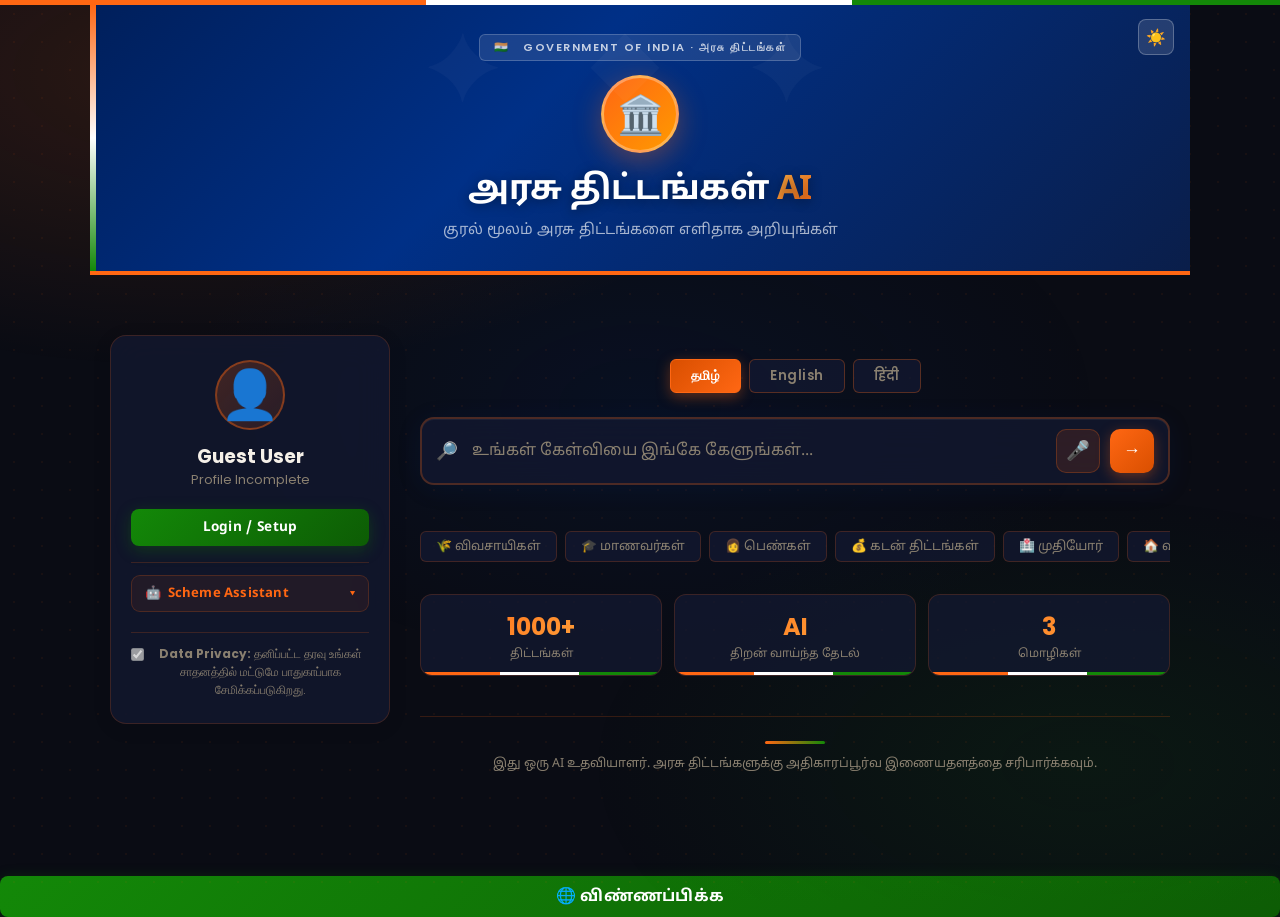
==== commit 2ad77e3e: "Added chatbot" ====
--- a/index.html
+++ b/index.html
@@ -69,6 +69,41 @@
             onclick="openProfileModal()" id="btn-login"
             aria-haspopup="dialog" aria-controls="profileModal">Login / Setup</button>
           
+          <!-- ── CHATBOT ── -->
+          <div class="chat-section" id="chat-section">
+            <button class="chat-toggle-btn" id="chatToggleBtn"
+              onclick="toggleChat()"
+              aria-expanded="false"
+              aria-controls="chatBody"
+              aria-label="Open scheme assistant chatbot">
+              <span>🤖 &nbsp;Scheme Assistant</span>
+              <span class="chat-toggle-arrow">▾</span>
+            </button>
+            <div class="chat-body" id="chatBody" role="region" aria-label="Chatbot assistant">
+              <!-- Language pills -->
+              <div class="chat-lang-pills" role="group" aria-label="Chatbot language">
+                <button class="chat-lang-pill active" id="chatPill-ta"
+                  onclick="setChatLang('ta')" aria-pressed="true">தமிழ்</button>
+                <button class="chat-lang-pill" id="chatPill-en"
+                  onclick="setChatLang('en')" aria-pressed="false">English</button>
+              </div>
+              <!-- Messages -->
+              <div class="chat-messages" id="chatMessages"
+                aria-live="polite" aria-label="Chat messages">
+              </div>
+              <!-- Input -->
+              <div class="chat-input-row">
+                <label for="chatInput" class="sr-only">Type your question about government schemes</label>
+                <input type="text" id="chatInput"
+                  placeholder="திட்டம் பற்றி கேளுங்கள்..."
+                  autocomplete="off"
+                  onkeydown="if(event.key==='Enter') chatSend()" />
+                <button class="chat-send-btn" id="chatSendBtn"
+                  onclick="chatSend()" aria-label="Send message">→</button>
+              </div>
+            </div>
+          </div>
+
           <div class="privacy-note" style="margin-top:20px; font-size: 0.75rem; color: var(--muted); border-top: 1px solid var(--card-border); padding-top: 12px;">
             <label style="display: flex; gap: 8px; align-items: flex-start;" for="privacy-toggle">
               <input type="checkbox" id="privacy-toggle" checked disabled style="margin-top:3px;" aria-label="Data privacy — enabled by default" />
@@ -259,6 +294,22 @@
     </div>
   </div>
 
+  <!-- Comparison Bar -->
+  <div id="compareBar" class="compare-bar" role="region" aria-label="Compare Schemes" style="display:none;">
+    <span id="compareCountText" class="compare-count" aria-live="polite">0/2 Selected</span>
+    <button class="compare-action-btn" id="compareExeBtn" onclick="openCompareModal()">Compare</button>
+  </div>
+
+  <!-- Comparison Modal -->
+  <div class="modal-overlay" id="compareModal" style="display:none;" role="dialog" aria-modal="true" aria-labelledby="comp-modal-title">
+    <div class="modal-content glass-panel compare-modal-content" style="max-width:900px; width:95%; max-height:90vh; overflow-y:auto; position:relative; padding:30px; border-radius:16px;">
+      <button class="close-modal" aria-label="Close compare dialog" onclick="closeCompareModal()" style="position:absolute; top:15px; right:15px; background:transparent; border:none; font-size:1.5rem; color:var(--muted); cursor:pointer;">✕</button>
+      <h2 id="comp-modal-title" style="margin-bottom:20px; font-family:var(--tamil-font); font-size:1.5rem; color:var(--accent);">Compare Schemes</h2>
+      <div id="compareContainer" class="compare-grid"></div>
+    </div>
+  </div>
+
+
   <!-- Floating Audio Controls -->
   <div id="audio-controls" role="toolbar" aria-label="Audio playback controls">
     <div class="audio-waves" id="audio-wave-anim" aria-hidden="true">
--- a/style.css
+++ b/style.css
@@ -1706,4 +1706,525 @@
   border: 1px solid var(--card-border);
   margin-bottom: 8px;
   font-size: 0.78rem;
+}
+
+/* ══════════════════════════════════════
+   SIDEBAR CHATBOT
+   ══════════════════════════════════════ */
+
+.chat-section {
+  margin-top: 16px;
+  border-top: 1px solid var(--card-border);
+  padding-top: 12px;
+}
+
+.chat-toggle-btn {
+  width: 100%;
+  background: rgba(255, 103, 19, 0.07);
+  border: 1px solid rgba(255, 103, 19, 0.2);
+  color: var(--accent);
+  border-radius: 9px;
+  padding: 9px 13px;
+  font-size: 0.82rem;
+  font-weight: 700;
+  cursor: pointer;
+  display: flex;
+  align-items: center;
+  justify-content: space-between;
+  font-family: var(--tamil-font);
+  transition: background 0.2s, box-shadow 0.2s;
+  letter-spacing: 0.2px;
+}
+
+.chat-toggle-btn:hover {
+  background: rgba(255, 103, 19, 0.14);
+  box-shadow: 0 2px 10px rgba(255, 103, 19, 0.12);
+}
+
+.chat-toggle-arrow {
+  font-size: 0.7rem;
+  transition: transform 0.3s ease;
+  display: inline-block;
+}
+
+.chat-toggle-btn[aria-expanded="true"] .chat-toggle-arrow {
+  transform: rotate(180deg);
+}
+
+/* Collapsible body */
+.chat-body {
+  overflow: hidden;
+  max-height: 0;
+  transition: max-height 0.38s cubic-bezier(0.4, 0, 0.2, 1),
+              opacity 0.25s ease;
+  opacity: 0;
+}
+
+.chat-body.open {
+  max-height: 420px;
+  opacity: 1;
+}
+
+/* Language pills */
+.chat-lang-pills {
+  display: flex;
+  gap: 6px;
+  margin: 10px 0 8px;
+}
+
+.chat-lang-pill {
+  font-size: 0.72rem;
+  padding: 4px 12px;
+  border-radius: 20px;
+  border: 1px solid var(--card-border);
+  background: transparent;
+  color: var(--muted);
+  cursor: pointer;
+  font-weight: 700;
+  font-family: var(--tamil-font);
+  transition: all 0.2s;
+}
+
+.chat-lang-pill.active {
+  background: var(--accent);
+  border-color: var(--accent);
+  color: #fff;
+  box-shadow: 0 2px 8px rgba(255, 103, 19, 0.3);
+}
+
+.chat-lang-pill:not(.active):hover {
+  border-color: var(--accent);
+  color: var(--accent);
+}
+
+/* Message thread */
+.chat-messages {
+  max-height: 240px;
+  overflow-y: auto;
+  display: flex;
+  flex-direction: column;
+  gap: 9px;
+  padding: 4px 2px 6px;
+  scrollbar-width: thin;
+  scrollbar-color: rgba(255,103,19,0.3) transparent;
+}
+
+.chat-messages::-webkit-scrollbar {
+  width: 4px;
+}
+
+.chat-messages::-webkit-scrollbar-thumb {
+  background: rgba(255,103,19,0.3);
+  border-radius: 2px;
+}
+
+/* Individual message row */
+.chat-msg {
+  display: flex;
+  flex-direction: column;
+  max-width: 90%;
+  animation: chatMsgIn 0.22s ease both;
+}
+
+@keyframes chatMsgIn {
+  from { opacity: 0; transform: translateY(8px); }
+  to   { opacity: 1; transform: translateY(0); }
+}
+
+.chat-msg.user {
+  align-self: flex-end;
+  align-items: flex-end;
+}
+
+.chat-msg.bot {
+  align-self: flex-start;
+  align-items: flex-start;
+}
+
+/* Bubbles */
+.chat-bubble {
+  padding: 8px 12px;
+  border-radius: 12px;
+  font-size: 0.78rem;
+  line-height: 1.5;
+  word-break: break-word;
+  font-family: var(--tamil-font);
+}
+
+.chat-msg.user .chat-bubble {
+  background: linear-gradient(135deg, #FF6713, #D94F00);
+  color: #fff;
+  border-bottom-right-radius: 4px;
+  box-shadow: 0 2px 8px rgba(255, 103, 19, 0.25);
+}
+
+.chat-msg.bot .chat-bubble {
+  background: var(--card-bg);
+  border: 1px solid var(--card-border);
+  color: var(--text);
+  border-bottom-left-radius: 4px;
+  backdrop-filter: blur(8px);
+}
+
+/* Scheme mini-card inside bot bubble */
+.chat-scheme-card {
+  margin-top: 8px;
+  padding: 9px 10px;
+  background: rgba(255, 103, 19, 0.05);
+  border: 1px solid rgba(255, 103, 19, 0.18);
+  border-radius: 9px;
+  transition: background 0.2s;
+}
+
+.chat-scheme-card:hover {
+  background: rgba(255, 103, 19, 0.1);
+}
+
+.chat-scheme-name {
+  font-weight: 700;
+  font-size: 0.76rem;
+  line-height: 1.35;
+  color: var(--text);
+}
+
+.chat-scheme-elig {
+  font-size: 0.7rem;
+  color: var(--muted);
+  margin-top: 3px;
+  line-height: 1.4;
+}
+
+.chat-scheme-link {
+  display: inline-block;
+  margin-top: 6px;
+  font-size: 0.7rem;
+  font-weight: 700;
+  color: var(--accent);
+  text-decoration: none;
+  padding: 2px 8px;
+  border: 1px solid rgba(255,103,19,0.3);
+  border-radius: 5px;
+  transition: background 0.15s;
+  cursor: pointer;
+  background: none;
+  font-family: var(--body-font);
+}
+
+.chat-scheme-link:hover {
+  background: rgba(255,103,19,0.12);
+}
+
+/* Typing dots */
+.chat-typing {
+  display: flex;
+  gap: 5px;
+  align-items: center;
+  padding: 4px 2px;
+}
+
+.chat-typing span {
+  width: 6px;
+  height: 6px;
+  background: var(--muted);
+  border-radius: 50%;
+  animation: chatDot 1.3s infinite;
+}
+
+.chat-typing span:nth-child(2) { animation-delay: 0.18s; }
+.chat-typing span:nth-child(3) { animation-delay: 0.36s; }
+
+@keyframes chatDot {
+  0%, 60%, 100% { transform: translateY(0); opacity: 0.4; }
+  30%            { transform: translateY(-5px); opacity: 1; }
+}
+
+/* Input row */
+.chat-input-row {
+  display: flex;
+  gap: 6px;
+  margin-top: 9px;
+  align-items: center;
+}
+
+.chat-input-row input {
+  flex: 1;
+  padding: 8px 10px;
+  border: 1px solid var(--card-border);
+  border-radius: 8px;
+  background: var(--card-bg);
+  color: var(--text);
+  font-size: 0.78rem;
+  font-family: var(--tamil-font);
+  outline: none;
+  transition: border-color 0.2s;
+}
+
+.chat-input-row input::placeholder {
+  color: var(--muted);
+}
+
+.chat-input-row input:focus {
+  border-color: var(--accent);
+  box-shadow: 0 0 0 2px rgba(255,103,19,0.1);
+}
+
+.chat-send-btn {
+  background: linear-gradient(135deg, #FF6713, #D94F00);
+  color: #fff;
+  border: none;
+  border-radius: 8px;
+  padding: 8px 13px;
+  font-size: 1rem;
+  cursor: pointer;
+  transition: opacity 0.2s, transform 0.15s;
+  flex-shrink: 0;
+  line-height: 1;
+  box-shadow: 0 2px 8px rgba(255,103,19,0.3);
+}
+
+.chat-send-btn:hover:not(:disabled) {
+  opacity: 0.88;
+  transform: scale(1.05);
+}
+
+.chat-send-btn:disabled {
+  opacity: 0.45;
+  cursor: not-allowed;
+}
+
+/* Bot avatar label */
+.chat-bot-avatar {
+  font-size: 0.65rem;
+  color: var(--muted);
+  margin-bottom: 3px;
+  padding-left: 2px;
+  display: flex;
+  align-items: center;
+  gap: 4px;
+}
+
+/* ══════════════════════════════════════
+   SCHEME COMPARISON
+   ══════════════════════════════════════ */
+
+.compare-bar {
+  position: fixed;
+  bottom: 20px;
+  left: 50%;
+  transform: translateX(-50%);
+  background: var(--card-bg);
+  backdrop-filter: blur(16px);
+  border: 1px solid var(--card-border);
+  padding: 12px 24px;
+  border-radius: 30px;
+  display: flex;
+  align-items: center;
+  gap: 16px;
+  box-shadow: 0 10px 30px rgba(0, 0, 0, 0.2);
+  z-index: 1000;
+  animation: slideUp 0.3s ease both;
+}
+
+.compare-count {
+  font-family: var(--tamil-font);
+  font-weight: 700;
+  color: var(--text);
+  font-size: 0.95rem;
+}
+
+.compare-action-btn {
+  background: linear-gradient(135deg, var(--saffron), var(--saffron-dk));
+  color: white;
+  border: none;
+  padding: 8px 20px;
+  border-radius: 20px;
+  font-size: 0.9rem;
+  font-weight: 700;
+  cursor: pointer;
+  transition: transform 0.2s, box-shadow 0.2s;
+  font-family: var(--tamil-font);
+}
+
+.compare-action-btn:hover {
+  transform: scale(1.05);
+  box-shadow: 0 4px 15px rgba(255, 103, 19, 0.4);
+}
+
+.compare-btn-inline {
+  background: transparent;
+  color: var(--muted);
+  border: 1px solid var(--muted);
+  border-radius: 8px;
+  padding: 6px 12px;
+  font-size: 0.8rem;
+  font-weight: 600;
+  cursor: pointer;
+  display: flex;
+  align-items: center;
+  gap: 6px;
+  transition: all 0.2s;
+  font-family: var(--tamil-font);
+}
+
+.compare-btn-inline:hover {
+  background: rgba(255, 255, 255, 0.05);
+  color: var(--text);
+  border-color: var(--text);
+}
+
+.compare-btn-inline.active {
+  background: rgba(19, 136, 8, 0.1);
+  color: var(--india-green);
+  border-color: var(--india-green);
+}
+
+.compare-grid {
+  display: grid;
+  grid-template-columns: 1fr 1fr;
+  gap: 20px;
+  margin-top: 20px;
+}
+
+.compare-col {
+  background: rgba(0, 0, 0, 0.02);
+  border: 1px solid var(--card-border);
+  padding: 20px;
+  border-radius: 12px;
+}
+
+.compare-prop {
+  margin-top: 15px;
+}
+
+.compare-prop-label {
+  font-size: 0.75rem;
+  text-transform: uppercase;
+  color: var(--muted);
+  font-weight: 700;
+  margin-bottom: 6px;
+  letter-spacing: 1px;
+}
+
+.compare-prop-val {
+  font-family: var(--tamil-font);
+  font-size: 0.9rem;
+  color: var(--text);
+  line-height: 1.6;
+}
+
+@media (max-width: 768px) {
+  .compare-grid {
+    grid-template-columns: 1fr;
+  }
+}
+
+/* ══════════════════════════════════════
+   DEADLINE TRACKING
+   ══════════════════════════════════════ */
+
+.deadline-pill {
+  display: inline-flex;
+  align-items: center;
+  gap: 6px;
+  font-size: 0.75rem;
+  font-weight: 700;
+  padding: 4px 10px;
+  border-radius: 6px;
+  margin-top: 8px;
+  margin-bottom: 8px;
+  font-family: var(--body-font);
+}
+
+.deadline-normal {
+  background: rgba(19, 136, 8, 0.1);
+  color: var(--india-green);
+  border: 1px solid rgba(19, 136, 8, 0.2);
+}
+
+.deadline-urgent {
+  background: rgba(255, 0, 0, 0.08);
+  color: #D32F2F;
+  border: 1px solid rgba(255, 0, 0, 0.2);
+  animation: pulseWarning 2s infinite;
+}
+
+.deadline-closed {
+  background: rgba(0, 0, 0, 0.06);
+  color: var(--muted);
+  border: 1px solid var(--card-border);
+}
+
+@keyframes pulseWarning {
+  0%, 100% { box-shadow: 0 0 0 0 rgba(255, 0, 0, 0.2); }
+  50% { box-shadow: 0 0 0 4px rgba(255, 0, 0, 0); }
+}
+
+.remind-btn {
+  background: transparent;
+  color: var(--india-green);
+  border: 1px solid var(--india-green);
+  border-radius: 8px;
+  padding: 6px 12px;
+  font-size: 0.8rem;
+  font-weight: 600;
+  cursor: pointer;
+  display: flex;
+  align-items: center;
+  gap: 6px;
+  transition: all 0.2s;
+  font-family: var(--tamil-font);
+}
+
+.remind-btn:hover {
+  background: rgba(19, 136, 8, 0.1);
+}
+
+.remind-btn.setted {
+  background: var(--india-green);
+  color: white;
+}
+
+/* ══════════════════════════════════════
+   DOCUMENT CHECKLIST
+   ══════════════════════════════════════ */
+
+.doc-checklist {
+  display: flex;
+  flex-direction: column;
+  gap: 8px;
+  background: rgba(0,0,0,0.02);
+  padding: 12px;
+  border-radius: 8px;
+  border: 1px solid var(--card-border);
+}
+
+.doc-check-item {
+  display: flex;
+  align-items: flex-start;
+  gap: 12px;
+  cursor: pointer;
+  padding: 8px;
+  border-radius: 6px;
+  transition: all 0.2s;
+  font-family: var(--body-font);
+  font-size: 0.9rem;
+  color: var(--text);
+  line-height: 1.4;
+}
+
+.doc-check-item:hover {
+  background: rgba(19, 136, 8, 0.05);
+}
+
+.doc-check-item input[type="checkbox"] {
+  width: 18px;
+  height: 18px;
+  margin-top: 2px;
+  accent-color: var(--india-green);
+  cursor: pointer;
+}
+
+.doc-check-item.checked span {
+  text-decoration: line-through;
+  color: var(--muted);
 }
